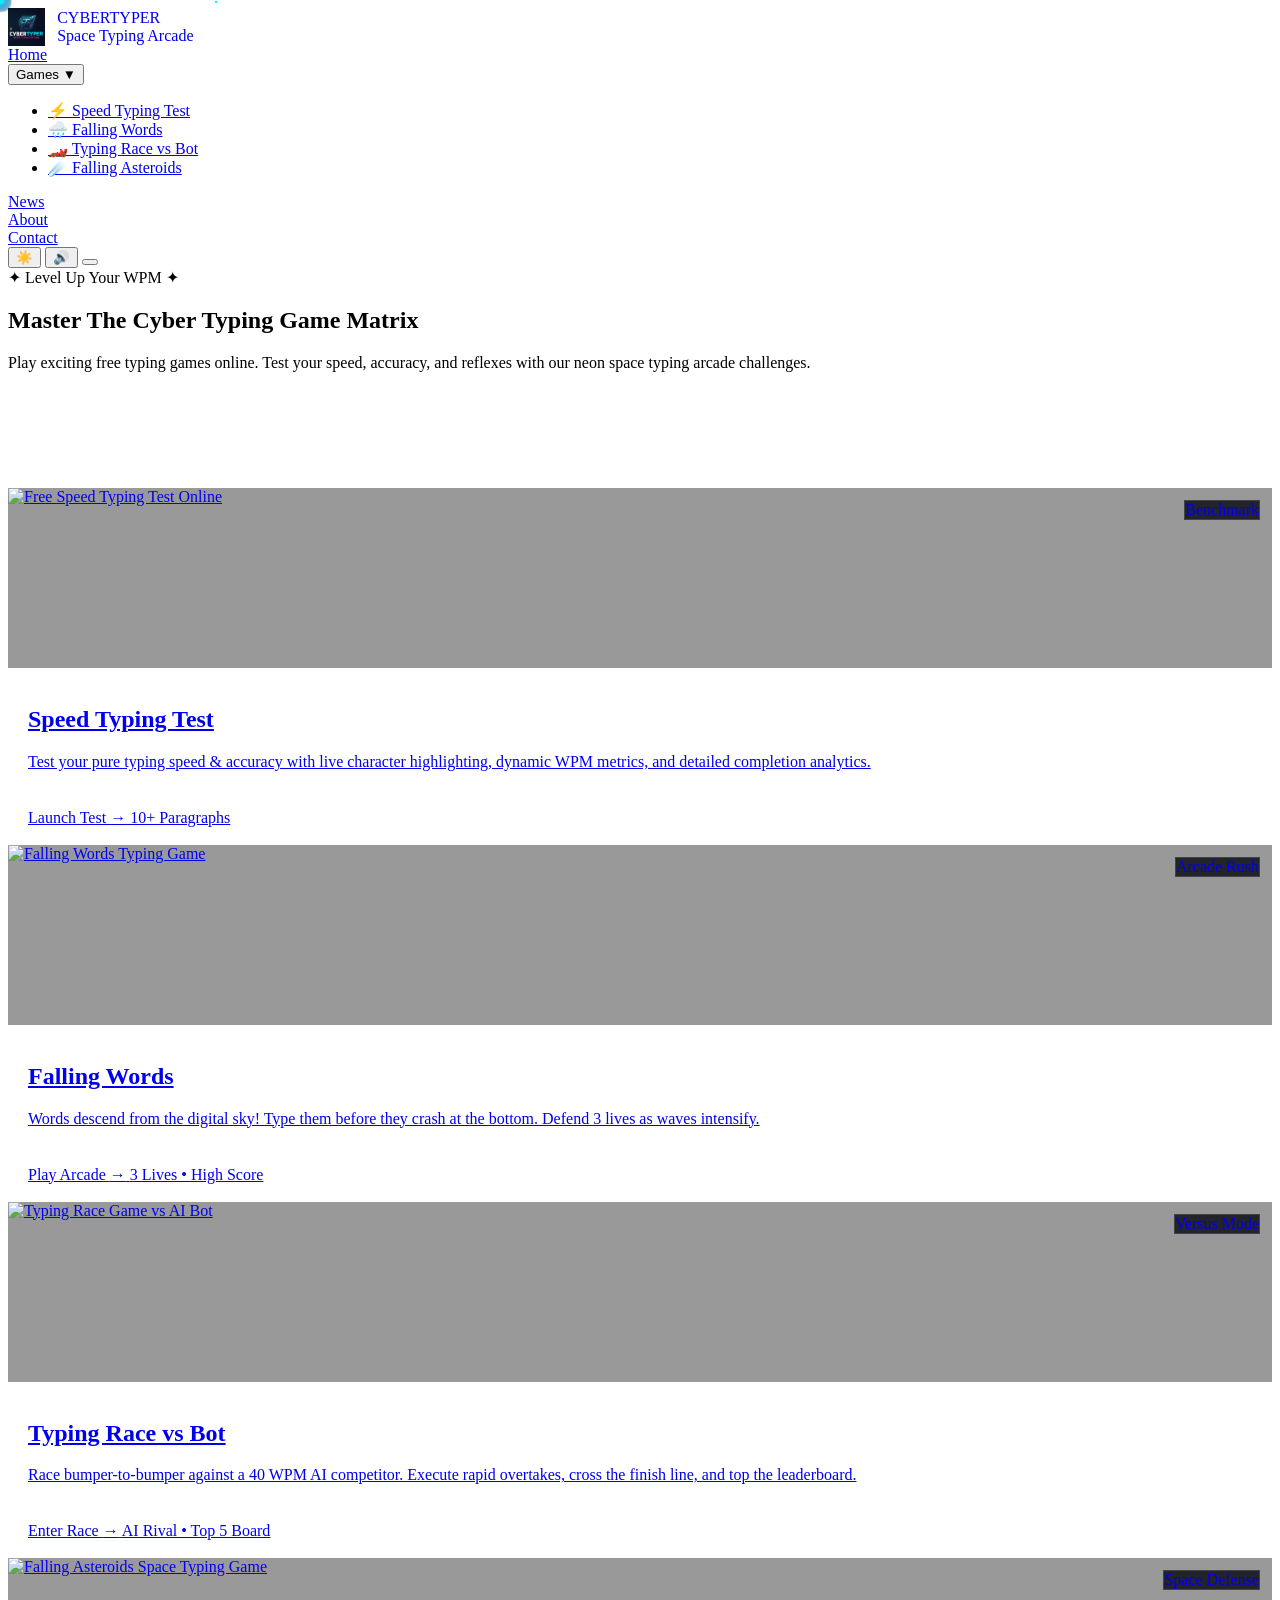
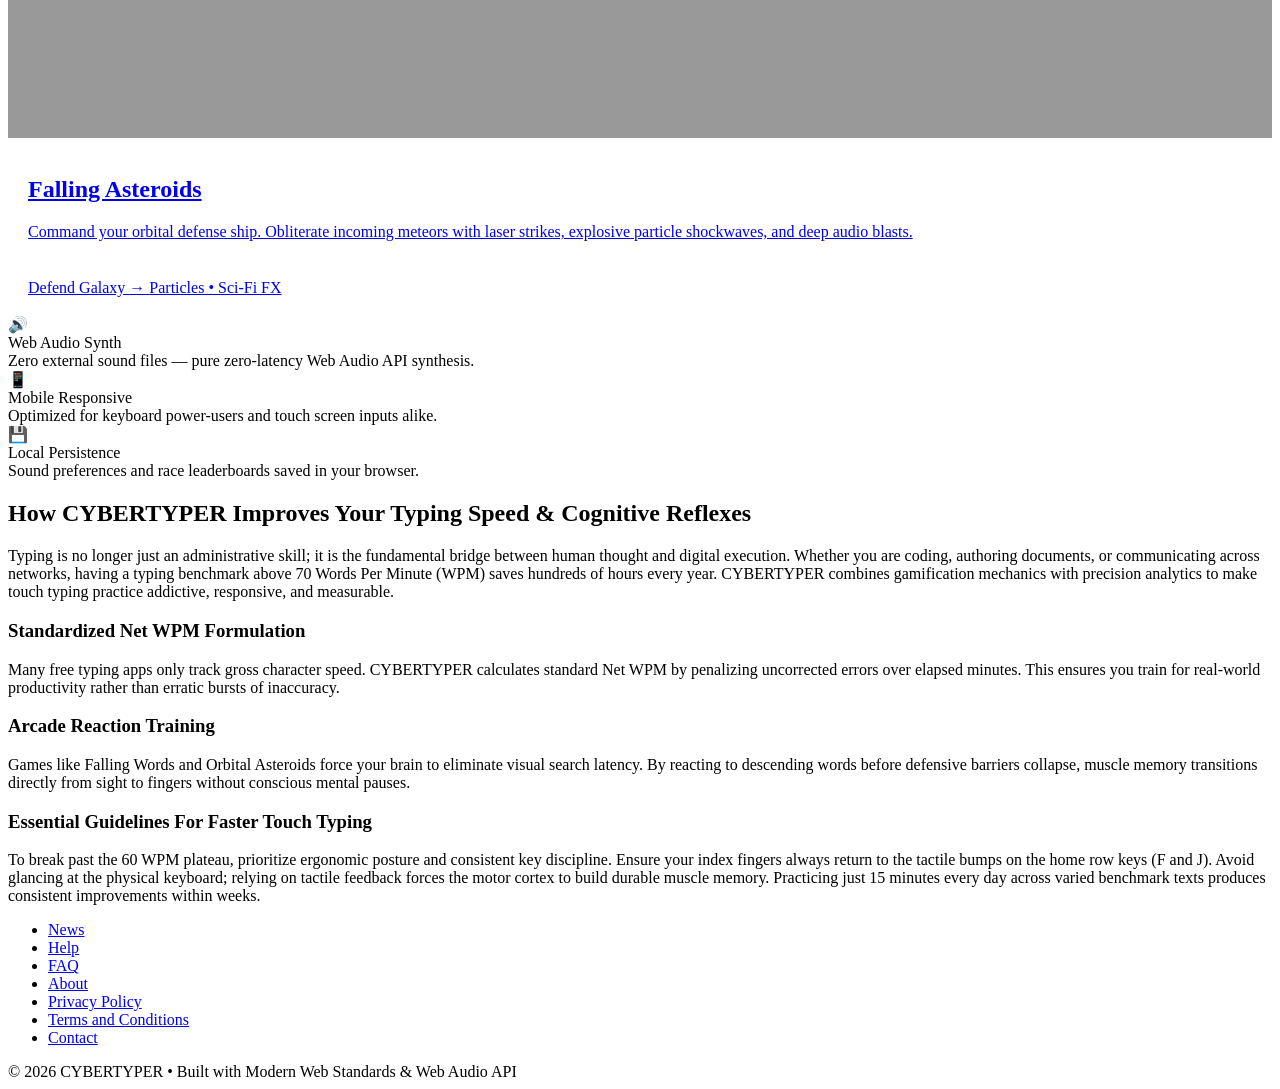
==== index.html @ e997d759 "Update logo and theme toggle functionality" ====
<!DOCTYPE html>
<html lang="en">
<head>
  <!-- Basic SEO -->
  <meta charset="UTF-8">
  <meta name="viewport" content="width=device-width, initial-scale=1.0">
  <title>CYBERTYPER // Free Typing Game Online & Speed Test Matrix</title>
  <meta name="description" content="Play exciting free typing games online with CYBERTYPER. Improve your WPM, accuracy, and typing speed with sci-fi neon arcade typing tests and challenges.">
  <meta name="keywords" content="typing game, typing speed test, space typing arcade, cybertyper, wpm benchmark, touch typing practice, falling words game, typing race bot, free online typing test">
  <meta name="author" content="CYBERTYPER">
  <meta name="robots" content="index, follow, max-image-preview:large">

  <!-- Canonical Link -->
  <link rel="canonical" href="https://typigamx.in/">

  <!-- Favicon -->
  <link rel="icon" type="image/svg+xml" href="data:image/svg+xml,<svg xmlns='http://www.w3.org/2000/svg' viewBox='0 0 100 100'><text y='.9em' font-size='90'>⚡</text></svg>">
  <meta name="theme-color" content="#0d0f18">

  <!-- Font Preconnect to prevent text layout jumping -->
  <link rel="preconnect" href="https://fonts.googleapis.com">
  <link rel="preconnect" href="https://fonts.gstatic.com" crossorigin>

  <!-- Open Graph / Facebook / WhatsApp -->
  <meta property="og:type" content="website">
  <meta property="og:url" content="https://typigamx.in/">
  <meta property="og:title" content="CYBERTYPER // Free Typing Game Online & Speed Test">
  <meta property="og:description" content="Level up your typing speed (WPM) with exciting neon sci-fi typing arcade games and real-time accuracy benchmarks.">
  <meta property="og:image" content="https://typigamx.in/image/og-preview.png">
  <meta property="og:site_name" content="CYBERTYPER">
  <meta property="og:locale" content="en_US">

  <!-- Twitter Cards -->
  <meta name="twitter:card" content="summary_large_image">
  <meta name="twitter:url" content="https://typigamx.in/">
  <meta name="twitter:title" content="CYBERTYPER // Free Typing Game Online & Speed Test">
  <meta name="twitter:description" content="Level up your typing speed (WPM) with exciting neon sci-fi typing arcade games and real-time accuracy benchmarks.">
  <meta name="twitter:image" content="https://typigamx.in/image/og-preview.png">

  <!-- Google Search Console Verification -->
  <meta name="google-site-verification" content="u2HCf_6VKyPAVWw0sn1yf_jrNx-6g6iIWCGSwuhIPbA" />

  <!-- Structured Data -->
  <script type="application/ld+json">
  {
    "@context": "https://schema.org",
    "@type": "WebApplication",
    "name": "CYBERTYPER - Free Online Typing Game",
    "url": "https://typigamx.in/",
    "description": "Play high-octane neon cyber typing arcade games and speed tests. Push your typing speed (WPM), accuracy, and reflexes to lightspeed.",
    "applicationCategory": "GameApplication",
    "genre": "Typing Game",
    "browserRequirements": "Requires JavaScript. Requires HTML5.",
    "operatingSystem": "All"
  }
  </script>

  <!-- Consolidated Stylesheet -->
  <link rel="stylesheet" href="./css/style.css">

  <!-- Inline critical layout stability & Card Image Styles -->
  <style>
    .site-header { min-height: 70px; }
    .hero { min-height: 220px; }
    
    /* Logo Styling */
    .brand-wrapper {
      display: flex;
      align-items: center;
      gap: 12px;
      text-decoration: none;
    }
    .site-logo {
      height: 38px;
      width: auto;
      object-fit: contain;
      display: block;
    }

    /* Card Image Integration */
    .game-card {
      padding: 0 !important;
      overflow: hidden !important;
      display: flex !important;
      flex-direction: column !important;
    }
    .card-thumb-wrap {
      position: relative;
      width: 100%;
      height: 180px;
      overflow: hidden;
      background: rgba(0, 0, 0, 0.4);
    }
    .card-thumb-img {
      width: 100%;
      height: 100%;
      object-fit: cover;
      object-position: center;
      display: block;
      transition: transform 0.4s ease, filter 0.4s ease;
    }
    .game-card:hover .card-thumb-img {
      transform: scale(1.06);
      filter: brightness(1.1);
    }
    .overlay-tag {
      position: absolute;
      top: 12px;
      right: 12px;
      backdrop-filter: blur(8px);
      -webkit-backdrop-filter: blur(8px);
      background: rgba(13, 15, 24, 0.85);
      border: 1px solid rgba(255, 255, 255, 0.15);
      z-index: 2;
    }
    .card-body {
      padding: 18px 20px 10px 20px;
      flex-grow: 1;
    }
    .game-card .card-footer {
      padding: 12px 20px 18px 20px;
    }
  </style>
</head>
<body>
  <!-- Canvas Starfield -->
  <canvas id="starsCanvas" style="position: fixed; inset: 0; width: 100vw; height: 100vh; pointer-events: none; z-index: 1; display: block;"></canvas>

  <div class="container" style="position: relative; z-index: 2;">
    <!-- Header -->
    <header class="site-header">
      <a href="index.html" class="brand-wrapper">
        <img src="image/logo.png" alt="CYBERTYPER Logo" class="site-logo">
        <div>
          <div class="brand-title">CYBERTYPER</div>
          <div class="brand-subtitle">Space Typing Arcade</div>
        </div>
      </a>

      <!-- Navigation Menu -->
      <nav id="cyberMainNav" class="cyber-nav" aria-label="Main Navigation">
        <div class="cyber-nav-item">
          <a href="index.html" class="cyber-nav-link active" aria-current="page">Home</a>
        </div>
        <div class="cyber-nav-item cyber-dropdown" id="cyberGamesDropdown">
          <button class="cyber-nav-link" id="cyberGamesTrigger" aria-expanded="false" aria-haspopup="true">
            Games <span class="dropdown-arrow">▼</span>
          </button>
          <ul class="cyber-dropdown-menu" aria-label="Games Submenu">
            <li class="cyber-dropdown-item"><a href="games/speed-test.html" class="cyber-dropdown-link">⚡ Speed Typing Test</a></li>
            <li class="cyber-dropdown-item"><a href="games/falling-words.html" class="cyber-dropdown-link">🌧️ Falling Words</a></li>
            <li class="cyber-dropdown-item"><a href="games/typing-race.html" class="cyber-dropdown-link">🏎️ Typing Race vs Bot</a></li>
            <li class="cyber-dropdown-item"><a href="games/asteroid-game.html" class="cyber-dropdown-link">☄️ Falling Asteroids</a></li>
          </ul>
        </div>
        <div class="cyber-nav-item">
          <a href="pages/content.html" class="cyber-nav-link">News</a>
        </div>
        <div class="cyber-nav-item">
          <a href="pages/about.html" class="cyber-nav-link">About</a>
        </div>
        <div class="cyber-nav-item">
          <a href="pages/contact.html" class="cyber-nav-link">Contact</a>
        </div>
      </nav>

      <!-- Actions: Theme Toggle + Sound + Hamburger -->
      <div class="header-actions">
        <button id="themeToggleBtn" class="sound-toggle-btn" aria-label="Toggle Theme" title="Toggle Light/Dark Mode">
          <span id="themeIcon">☀️</span>
        </button>
        <button id="soundToggle" class="sound-toggle-btn" aria-label="Toggle Sound" title="Sound Mute/Unmute">
          <span id="soundIcon">🔊</span>
        </button>
        <button id="cyberNavToggle" class="cyber-hamburger" aria-label="Toggle Menu" aria-expanded="false" aria-controls="cyberMainNav">
          <span></span>
          <span></span>
          <span></span>
        </button>
      </div>
    </header>

    <!-- Hero Section -->
    <section class="hero">
      <div class="hero-badge">✦ Level Up Your WPM ✦</div>
      <h1 class="hero-title">
        Master The <span class="glow-cyan">Cyber Typing Game</span> <span class="glow-pink">Matrix</span>
      </h1>
      <p class="hero-desc">
        Play exciting free typing games online. Test your speed, accuracy, and reflexes with our neon space typing arcade challenges.
      </p>
    </section>

    <!-- 4 Game Cards Grid With Thumbnails -->
    <main class="games-grid">
      <!-- Card 1: Speed Typing Test -->
      <a href="games/speed-test.html" class="game-card theme-cyan">
        <div class="card-thumb-wrap">
          <img src="./image/speed%20typing%20test.jpg" alt="Free Speed Typing Test Online" class="card-thumb-img" loading="lazy">
          <span class="card-tag overlay-tag">Benchmark</span>
        </div>
        <div class="card-body">
          <h2 class="card-title">Speed Typing Test</h2>
          <p class="card-desc">
            Test your pure typing speed & accuracy with live character highlighting, dynamic WPM metrics, and detailed completion analytics.
          </p>
        </div>
        <div class="card-footer">
          <span class="card-action-text">Launch Test <span>→</span></span>
          <span class="card-meta">10+ Paragraphs</span>
        </div>
      </a>

      <!-- Card 2: Falling Words -->
      <a href="games/falling-words.html" class="game-card theme-magenta">
        <div class="card-thumb-wrap">
          <img src="./image/falling%20word.jpg" alt="Falling Words Typing Game" class="card-thumb-img" loading="lazy">
          <span class="card-tag overlay-tag">Arcade Rush</span>
        </div>
        <div class="card-body">
          <h2 class="card-title">Falling Words</h2>
          <p class="card-desc">
            Words descend from the digital sky! Type them before they crash at the bottom. Defend 3 lives as waves intensify.
          </p>
        </div>
        <div class="card-footer">
          <span class="card-action-text">Play Arcade <span>→</span></span>
          <span class="card-meta">3 Lives • High Score</span>
        </div>
      </a>

      <!-- Card 3: Typing Race vs Bot -->
      <a href="games/typing-race.html" class="game-card theme-emerald">
        <div class="card-thumb-wrap">
          <img src="./image/typing%20race%20vs%20bot.jpg" alt="Typing Race Game vs AI Bot" class="card-thumb-img" loading="lazy">
          <span class="card-tag overlay-tag">Versus Mode</span>
        </div>
        <div class="card-body">
          <h2 class="card-title">Typing Race vs Bot</h2>
          <p class="card-desc">
            Race bumper-to-bumper against a 40 WPM AI competitor. Execute rapid overtakes, cross the finish line, and top the leaderboard.
          </p>
        </div>
        <div class="card-footer">
          <span class="card-action-text">Enter Race <span>→</span></span>
          <span class="card-meta">AI Rival • Top 5 Board</span>
        </div>
      </a>

      <!-- Card 4: Falling Asteroids -->
      <a href="games/asteroid-game.html" class="game-card theme-gold">
        <div class="card-thumb-wrap">
          <img src="./image/asteroid%20game.jpg" alt="Falling Asteroids Space Typing Game" class="card-thumb-img" loading="lazy">
          <span class="card-tag overlay-tag">Space Defense</span>
        </div>
        <div class="card-body">
          <h2 class="card-title">Falling Asteroids</h2>
          <p class="card-desc">
            Command your orbital defense ship. Obliterate incoming meteors with laser strikes, explosive particle shockwaves, and deep audio blasts.
          </p>
        </div>
        <div class="card-footer">
          <span class="card-action-text">Defend Galaxy <span>→</span></span>
          <span class="card-meta">Particles • Sci-Fi FX</span>
        </div>
      </a>
    </main>

    <!-- Features Strip -->
    <div class="features-strip">
      <div class="feature-box">
        <div class="feature-icon">🔊</div>
        <div>
          <div class="feature-heading">Web Audio Synth</div>
          <div class="feature-sub">Zero external sound files — pure zero-latency Web Audio API synthesis.</div>
        </div>
      </div>
      <div class="feature-box">
        <div class="feature-icon">📱</div>
        <div>
          <div class="feature-heading">Mobile Responsive</div>
          <div class="feature-sub">Optimized for keyboard power-users and touch screen inputs alike.</div>
        </div>
      </div>
      <div class="feature-box">
        <div class="feature-icon">💾</div>
        <div>
          <div class="feature-heading">Local Persistence</div>
          <div class="feature-sub">Sound preferences and race leaderboards saved in your browser.</div>
        </div>
      </div>
    </div>

    <!-- Editorial & Educational Section -->
    <article class="content-article-section">
      <h2>How CYBERTYPER Improves Your Typing Speed & Cognitive Reflexes</h2>
      <p>
        Typing is no longer just an administrative skill; it is the fundamental bridge between human thought and digital execution. Whether you are coding, authoring documents, or communicating across networks, having a typing benchmark above 70 Words Per Minute (WPM) saves hundreds of hours every year. CYBERTYPER combines gamification mechanics with precision analytics to make touch typing practice addictive, responsive, and measurable.
      </p>

      <div class="content-grid-2">
        <div class="guide-card">
          <h3>Standardized Net WPM Formulation</h3>
          <p>
            Many free typing apps only track gross character speed. CYBERTYPER calculates standard Net WPM by penalizing uncorrected errors over elapsed minutes. This ensures you train for real-world productivity rather than erratic bursts of inaccuracy.
          </p>
        </div>
        <div class="guide-card">
          <h3>Arcade Reaction Training</h3>
          <p>
            Games like Falling Words and Orbital Asteroids force your brain to eliminate visual search latency. By reacting to descending words before defensive barriers collapse, muscle memory transitions directly from sight to fingers without conscious mental pauses.
          </p>
        </div>
      </div>

      <h3>Essential Guidelines For Faster Touch Typing</h3>
      <p>
        To break past the 60 WPM plateau, prioritize ergonomic posture and consistent key discipline. Ensure your index fingers always return to the tactile bumps on the home row keys (F and J). Avoid glancing at the physical keyboard; relying on tactile feedback forces the motor cortex to build durable muscle memory. Practicing just 15 minutes every day across varied benchmark texts produces consistent improvements within weeks.
      </p>
    </article>

    <!-- Footer -->
    <footer class="site-footer">
      <ul class="footer-nav">
        <li><a href="pages/content.html">News</a></li>
        <li><a href="pages/help.html">Help</a></li>
        <li><a href="pages/faq.html">FAQ</a></li>
        <li><a href="pages/about.html">About</a></li>
        <li><a href="pages/privacy.html">Privacy Policy</a></li>
        <li><a href="pages/terms.html">Terms and Conditions</a></li>
        <li><a href="pages/contact.html">Contact</a></li>
      </ul>
      <div class="footer-copy">© 2026 CYBERTYPER • Built with Modern Web Standards & Web Audio API</div>
    </footer>
  </div>

  <!-- External App & Navigation Scripts -->
  <script src="./js/app.js" defer></script>
  <script src="./js/nav.js" defer></script>

  <!-- Google AdSense -->
  <script async src="https://pagead2.googlesyndication.com/pagead/js/adsbygoogle.js?client=ca-pub-8769034899349607" crossorigin="anonymous"></script>

  <!-- Self-Contained High-Visibility Stars Engine -->
  <script>
    (function() {
      const canvas = document.getElementById('starsCanvas');
      if (!canvas) return;
      const ctx = canvas.getContext('2d');
      let stars = [];
      const STAR_COUNT = 160;

      function resize() {
        canvas.width = window.innerWidth;
        canvas.height = window.innerHeight;
      }
      resize();
      window.addEventListener('resize', resize, { passive: true });

      for (let i = 0; i < STAR_COUNT; i++) {
        stars.push({
          x: Math.random() * window.innerWidth,
          y: Math.random() * window.innerHeight,
          r: Math.random() * 2 + 1,
          speed: Math.random() * 0.6 + 0.2,
          color: Math.random() > 0.4 ? '#00f0ff' : '#ff007f'
        });
      }

      function draw() {
        ctx.clearRect(0, 0, canvas.width, canvas.height);
        for (let i = 0; i < stars.length; i++) {
          let s = stars[i];
          s.y += s.speed;
          if (s.y > canvas.height) {
            s.y = 0;
            s.x = Math.random() * canvas.width;
          }
          ctx.beginPath();
          ctx.arc(s.x, s.y, s.r, 0, Math.PI * 2);
          ctx.fillStyle = s.color;
          ctx.shadowBlur = 8;
          ctx.shadowColor = s.color;
          ctx.fill();
        }
        requestAnimationFrame(draw);
      }
      requestAnimationFrame(draw);
    })();
  </script>
  <!-- Direct Standalone Theme & Sound Handler -->
  <script>
    (function() {
      // 1. THEME TOGGLE HANDLER
      const themeBtn = document.getElementById('themeToggleBtn');
      const themeIcon = document.getElementById('themeIcon');
      
      // Load saved theme preference
      const savedTheme = localStorage.getItem('cyber_theme') || 'dark';
      document.documentElement.setAttribute('data-theme', savedTheme);
      if (themeIcon) {
        themeIcon.textContent = savedTheme === 'light' ? '🌙' : '☀️';
      }

      if (themeBtn) {
        themeBtn.addEventListener('click', function(e) {
          e.preventDefault();
          const currentTheme = document.documentElement.setAttribute('data-theme') || 'dark';
          const newTheme = currentTheme === 'light' ? 'dark' : 'light';
          
          document.documentElement.setAttribute('data-theme', newTheme);
          localStorage.setItem('cyber_theme', newTheme);
          if (themeIcon) {
            themeIcon.textContent = newTheme === 'light' ? '🌙' : '☀️';
          }
        });
      }

      // 2. SOUND TOGGLE HANDLER (Web Audio Synth Click Effect)
      const soundBtn = document.getElementById('soundToggle');
      const soundIcon = document.getElementById('soundIcon');
      
      let isMuted = localStorage.getItem('cyber_muted') === 'true';
      function updateSoundUI() {
        if (soundIcon) {
          soundIcon.textContent = isMuted ? '🔇' : '🔊';
        }
        if (soundBtn) {
          soundBtn.classList.toggle('muted', isMuted);
        }
      }
      updateSoundUI();

      // Simple Synth Beep on Click if unmuted
      const AudioContext = window.AudioContext || window.webkitAudioContext;
      let audioCtx = null;

      function playToggleBeep() {
        if (isMuted) return;
        try {
          if (!audioCtx) audioCtx = new AudioContext();
          if (audioCtx.state === 'suspended') audioCtx.resume();

          const osc = audioCtx.createOscillator();
          const gain = audioCtx.createGain();
          osc.type = 'sine';
          osc.frequency.setValueAtTime(587.33, audioCtx.currentTime); // D5
          osc.frequency.exponentialRampToValueAtTime(880, audioCtx.currentTime + 0.08); // A5
          
          gain.gain.setValueAtTime(0.12, audioCtx.currentTime);
          gain.gain.exponentialRampToValueAtTime(0.01, audioCtx.currentTime + 0.08);
          
          osc.connect(gain);
          gain.connect(audioCtx.destination);
          
          osc.start();
          osc.stop(audioCtx.currentTime + 0.08);
        } catch(err) {}
      }

      if (soundBtn) {
        soundBtn.addEventListener('click', function(e) {
          e.preventDefault();
          isMuted = !isMuted;
          localStorage.setItem('cyber_muted', isMuted);
          updateSoundUI();
          if (!isMuted) {
            playToggleBeep();
          }
        });
      }
    })();
  </script>
</body>
</html>
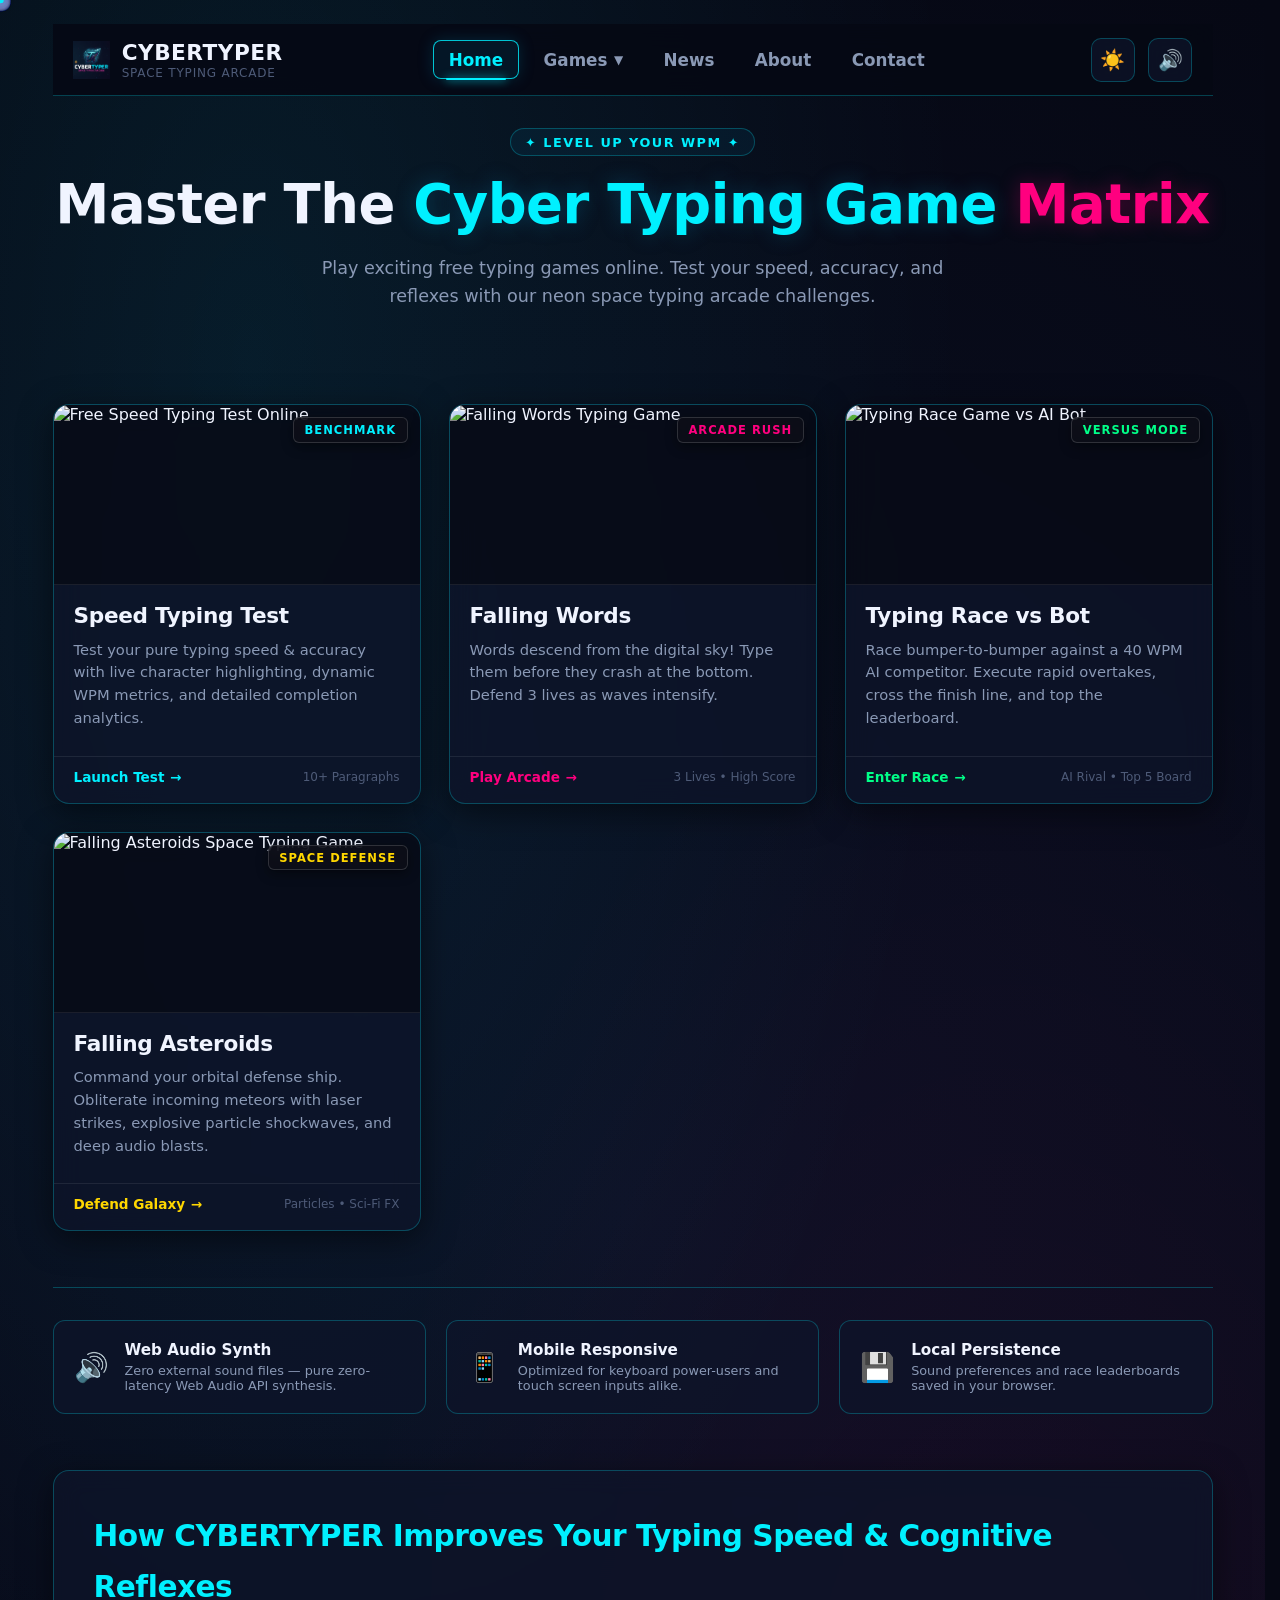
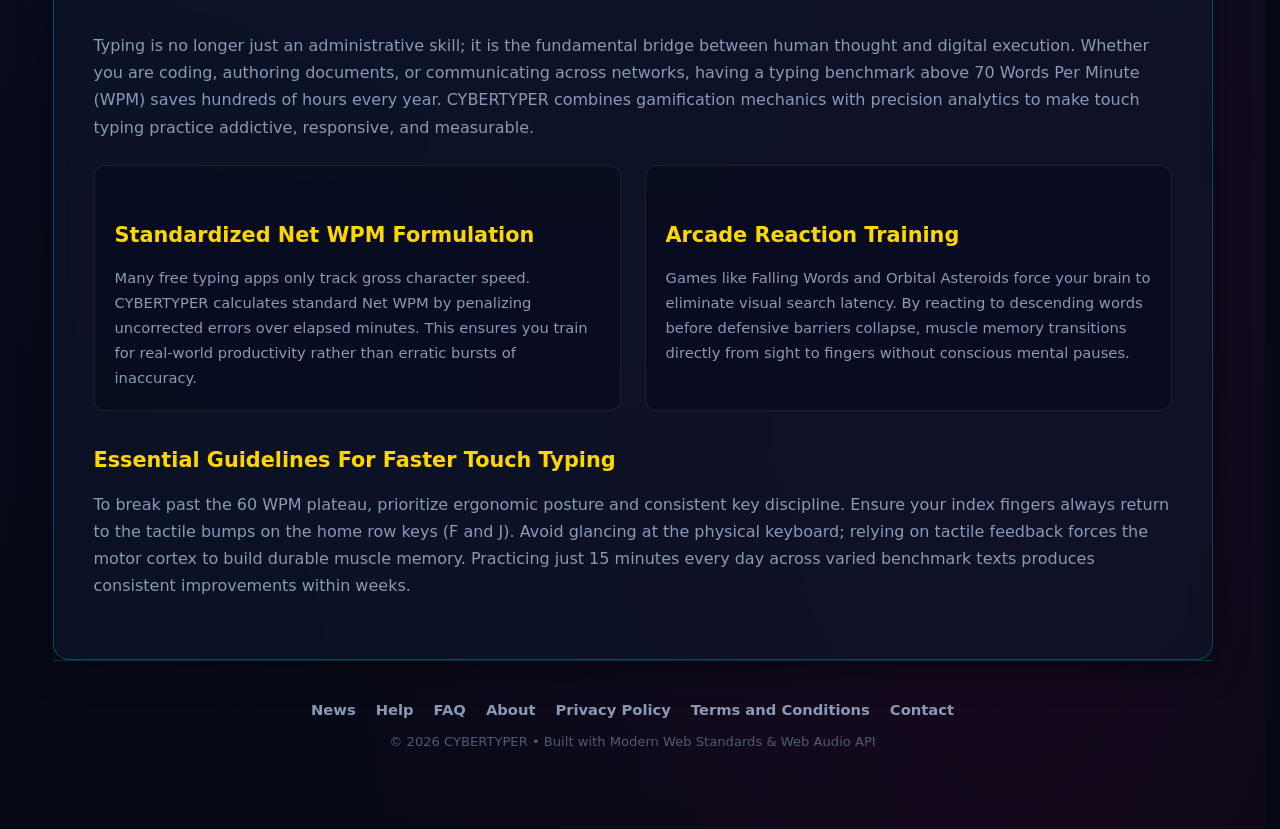
==== commit b8371644: "Update index.html" ====
--- a/index.html
+++ b/index.html
@@ -339,7 +339,8 @@
   <script src="./js/nav.js" defer></script>
 
   <!-- Google AdSense -->
-  <script async src="https://pagead2.googlesyndication.com/pagead/js/adsbygoogle.js?client=ca-pub-8769034899349607" crossorigin="anonymous"></script>
+<script async src="https://pagead2.googlesyndication.com/pagead/js/adsbygoogle.js?client=ca-pub-9574453461058170"
+     crossorigin="anonymous"></script>
 
   <!-- Self-Contained High-Visibility Stars Engine -->
   <script>
--- a/css/style.css
+++ b/css/style.css
@@ -0,0 +1,1025 @@
+/* ==========================================================================
+   NEON SPACE TYPING HUB - GLOBAL STYLES (LIGHT & DARK THEME ENABLED)
+   ========================================================================== */
+
+/* --------------------------------------------------------------------------
+   DESIGN TOKENS & SYSTEM VARIABLES
+   -------------------------------------------------------------------------- */
+:root {
+  /* Surface & Base Colors (Dark Mode Default) */
+  --bg-deep: #060814;
+  --bg-card: rgba(14, 20, 42, 0.75);
+  --bg-card-hover: rgba(22, 32, 68, 0.85);
+  --bg-guide: rgba(8, 12, 30, 0.7);
+  --header-bg: rgba(6, 8, 20, 0.88);
+  --dropdown-bg: rgba(10, 15, 35, 0.96);
+  --icon-bg: rgba(0, 0, 0, 0.35);
+
+  /* Neon Glow Accents */
+  --cyan-glow: #00f0ff;
+  --cyan-dim: #0099aa;
+  --magenta-glow: #ff007f;
+  --magenta-dim: #aa0055;
+  --emerald-glow: #00ff88;
+  --gold-glow: #ffd700;
+  --danger-glow: #ff3366;
+
+  /* Borders & Dividers */
+  --border-neon: rgba(0, 240, 255, 0.25);
+  --border-neon-hover: rgba(0, 240, 255, 0.8);
+  --border-subtle: rgba(255, 255, 255, 0.08);
+
+  /* Typography Colors */
+  --text-main: #f0f4ff;
+  --text-muted: #8a99b5;
+  --text-dim: #4e5b78;
+  --char-pending: #4f5f80;
+
+  /* Fonts */
+  --font-main: system-ui, -apple-system, BlinkMacSystemFont, 'Segoe UI', Roboto, sans-serif;
+  --font-mono: 'Cascadia Code', 'Fira Code', Consolas, 'Courier New', monospace;
+
+  /* Shadows */
+  --shadow-neon-cyan: 0 0 20px rgba(0, 240, 255, 0.35), 0 0 40px rgba(0, 240, 255, 0.15);
+  --shadow-neon-magenta: 0 0 20px rgba(255, 0, 127, 0.35), 0 0 40px rgba(255, 0, 127, 0.15);
+  --shadow-box: 0 8px 32px rgba(0, 0, 0, 0.5);
+
+  /* Transitions */
+  --transition-smooth: all 0.25s cubic-bezier(0.16, 1, 0.3, 1);
+  --transition-colors: background-color 0.3s ease, border-color 0.3s ease, color 0.3s ease;
+}
+
+[data-theme="light"] {
+  --bg-deep: #f2f5fb;
+  --bg-card: rgba(255, 255, 255, 0.88);
+  --bg-card-hover: rgba(255, 255, 255, 0.98);
+  --bg-guide: rgba(240, 245, 255, 0.7);
+  --header-bg: rgba(245, 248, 255, 0.92);
+  --dropdown-bg: rgba(255, 255, 255, 0.98);
+  --icon-bg: rgba(0, 119, 170, 0.08);
+
+  --cyan-glow: #0077aa;
+  --cyan-dim: #005577;
+  --magenta-glow: #d6006c;
+  --magenta-dim: #99004d;
+  --emerald-glow: #009955;
+  --gold-glow: #c48000;
+  --danger-glow: #e61f4d;
+
+  --border-neon: rgba(0, 150, 215, 0.35);
+  --border-neon-hover: rgba(0, 150, 215, 0.9);
+  --border-subtle: rgba(0, 0, 0, 0.08);
+
+  --text-main: #141b2d;
+  --text-muted: #53647f;
+  --text-dim: #8493a8;
+  --char-pending: #94a3b8;
+
+  --shadow-neon-cyan: 0 0 15px rgba(0, 119, 170, 0.25);
+  --shadow-neon-magenta: 0 0 15px rgba(214, 0, 108, 0.25);
+  --shadow-box: 0 8px 30px rgba(20, 35, 60, 0.08);
+}
+
+/* --------------------------------------------------------------------------
+   RESET & FOUNDATIONS
+   -------------------------------------------------------------------------- */
+*, *::before, *::after {
+  box-sizing: border-box;
+  margin: 0;
+  padding: 0;
+  -webkit-tap-highlight-color: transparent;
+}
+
+html {
+  scrollbar-gutter: stable;
+}
+
+body {
+  background-color: var(--bg-deep);
+  background-image: 
+    radial-gradient(ellipse at 20% 15%, rgba(0, 240, 255, 0.08) 0%, transparent 50%),
+    radial-gradient(ellipse at 80% 85%, rgba(255, 0, 127, 0.07) 0%, transparent 50%),
+    radial-gradient(circle at 50% 50%, rgba(16, 24, 52, 0.5) 0%, var(--bg-deep) 100%);
+  color: var(--text-main);
+  font-family: var(--font-main);
+  min-height: 100vh;
+  display: flex;
+  flex-direction: column;
+  overflow-x: hidden;
+  position: relative;
+  transition: var(--transition-colors);
+}
+
+[data-theme="light"] body {
+  background-image: 
+    radial-gradient(ellipse at 20% 15%, rgba(0, 119, 170, 0.08) 0%, transparent 50%),
+    radial-gradient(ellipse at 80% 85%, rgba(214, 0, 108, 0.06) 0%, transparent 50%),
+    radial-gradient(circle at 50% 50%, #e7edf8 0%, var(--bg-deep) 100%);
+}
+
+.stars-bg {
+  position: fixed;
+  inset: 0;
+  width: 100%;
+  height: 100%;
+  pointer-events: none;
+  z-index: 0;
+  opacity: 0.6;
+}
+
+[data-theme="light"] .stars-bg {
+  opacity: 0.25;
+}
+
+.container {
+  width: 100%;
+  max-width: 1200px;
+  margin: 0 auto;
+  padding: 1.5rem 1.25rem 3rem;
+  position: relative;
+  z-index: 1;
+}
+
+/* Arena & Game Canvas Wrapper */
+body:has(.canvas-wrap) .container,
+.game-container {
+  max-width: 780px;
+  padding: 1rem 1rem 2.5rem;
+}
+
+.canvas-wrap {
+  width: 100%;
+  max-width: 780px;
+  height: 680px;
+  margin: 0 auto;
+}
+
+/* --------------------------------------------------------------------------
+   SITE HEADER & NAVIGATION
+   -------------------------------------------------------------------------- */
+.site-header {
+  position: sticky;
+  top: 0;
+  z-index: 1000;
+  display: flex;
+  align-items: center;
+  justify-content: space-between;
+  min-height: 72px;
+  padding: 0.85rem 1.25rem;
+  background: var(--header-bg);
+  backdrop-filter: blur(14px);
+  -webkit-backdrop-filter: blur(14px);
+  border-bottom: 1px solid var(--border-neon);
+  margin-bottom: 2rem;
+}
+
+.brand-wrapper {
+  display: flex;
+  align-items: center;
+  gap: 12px;
+  text-decoration: none;
+  flex-shrink: 0;
+  min-width: 180px;
+}
+
+.site-logo {
+  height: 38px;
+  width: auto;
+  object-fit: contain;
+  display: block;
+}
+
+.brand-icon {
+  width: 38px;
+  height: 38px;
+  display: inline-flex;
+  align-items: center;
+  justify-content: center;
+  font-size: 1.5rem;
+  flex-shrink: 0;
+}
+
+.brand-title {
+  font-size: 1.35rem;
+  font-weight: 800;
+  color: var(--text-main);
+  letter-spacing: 0.5px;
+  line-height: 1.2;
+}
+
+.brand-subtitle {
+  font-size: 0.75rem;
+  color: var(--text-dim);
+  letter-spacing: 0.8px;
+  text-transform: uppercase;
+}
+
+.cyber-nav {
+  display: flex;
+  align-items: center;
+  gap: 0.5rem;
+  list-style: none;
+}
+
+.cyber-nav-item {
+  position: relative;
+}
+
+.cyber-nav-link {
+  display: inline-flex;
+  align-items: center;
+  gap: 0.4rem;
+  color: var(--text-muted);
+  text-decoration: none;
+  font-size: 1.05rem;
+  font-weight: 600;
+  padding: 0.55rem 0.95rem;
+  border-radius: 8px;
+  transition: var(--transition-smooth);
+  border: 1px solid transparent;
+  cursor: pointer;
+  background: transparent;
+  font-family: inherit;
+}
+
+.cyber-nav-link:hover,
+.cyber-nav-link:focus-visible {
+  color: var(--cyan-glow);
+  background: rgba(0, 119, 170, 0.08);
+  border-color: var(--border-neon);
+  box-shadow: 0 0 12px rgba(0, 119, 170, 0.2);
+  outline: none;
+}
+
+.cyber-nav-link.active {
+  color: var(--cyan-glow);
+  border-color: var(--border-neon-hover);
+  background: rgba(0, 119, 170, 0.12);
+  box-shadow: 0 0 15px rgba(0, 119, 170, 0.25);
+  position: relative;
+}
+
+.cyber-nav-link.active::after {
+  content: '';
+  position: absolute;
+  bottom: -2px;
+  inset-inline: 15%;
+  height: 2px;
+  background: var(--cyan-glow);
+  box-shadow: 0 0 8px var(--cyan-glow);
+  border-radius: 2px;
+}
+
+/* Dropdown */
+.cyber-dropdown {
+  position: relative;
+}
+
+.cyber-dropdown-menu {
+  position: absolute;
+  top: calc(100% + 8px);
+  left: 0;
+  min-width: 240px;
+  background: var(--dropdown-bg);
+  backdrop-filter: blur(16px);
+  -webkit-backdrop-filter: blur(16px);
+  border: 1px solid var(--border-neon);
+  border-radius: 12px;
+  padding: 0.6rem;
+  list-style: none;
+  opacity: 0;
+  visibility: hidden;
+  transform: translateY(8px);
+  transition: var(--transition-smooth);
+  box-shadow: var(--shadow-box);
+  z-index: 1050;
+}
+
+@media (min-width: 901px) {
+  .cyber-dropdown:hover .cyber-dropdown-menu,
+  .cyber-dropdown:focus-within .cyber-dropdown-menu,
+  .cyber-dropdown.dropdown-open .cyber-dropdown-menu {
+    opacity: 1;
+    visibility: visible;
+    transform: translateY(0);
+  }
+}
+
+.cyber-dropdown-item {
+  margin: 0.15rem 0;
+}
+
+.cyber-dropdown-link {
+  display: flex;
+  align-items: center;
+  gap: 0.75rem;
+  padding: 0.65rem 0.95rem;
+  color: var(--text-main);
+  text-decoration: none;
+  font-size: 0.95rem;
+  font-weight: 600;
+  border-radius: 8px;
+  transition: var(--transition-smooth);
+}
+
+.cyber-dropdown-link:hover,
+.cyber-dropdown-link:focus-visible {
+  background: rgba(0, 119, 170, 0.12);
+  color: var(--cyan-glow);
+  transform: translateX(4px);
+  outline: none;
+}
+
+.dropdown-arrow {
+  font-size: 0.75rem;
+  transition: transform 0.2s ease;
+}
+
+.cyber-dropdown.dropdown-open .dropdown-arrow {
+  transform: rotate(180deg);
+}
+
+/* Hamburger & Actions */
+.cyber-hamburger {
+  display: none;
+  flex-direction: column;
+  justify-content: center;
+  align-items: center;
+  gap: 5px;
+  width: 44px;
+  height: 44px;
+  background: var(--bg-card);
+  border: 1px solid var(--border-neon);
+  border-radius: 10px;
+  cursor: pointer;
+  padding: 8px;
+  transition: var(--transition-smooth);
+  color: var(--cyan-glow);
+}
+
+.cyber-hamburger span {
+  display: block;
+  width: 22px;
+  height: 2px;
+  background-color: var(--cyan-glow);
+  box-shadow: 0 0 6px var(--cyan-glow);
+  transition: var(--transition-smooth);
+  border-radius: 2px;
+}
+
+.cyber-hamburger.active span:nth-child(1) {
+  transform: translateY(7px) rotate(45deg);
+}
+.cyber-hamburger.active span:nth-child(2) {
+  opacity: 0;
+}
+.cyber-hamburger.active span:nth-child(3) {
+  transform: translateY(-7px) rotate(-45deg);
+}
+
+.header-actions {
+  display: flex;
+  align-items: center;
+  gap: 0.85rem;
+  flex-shrink: 0;
+}
+
+.sound-toggle-btn,
+.theme-toggle-btn {
+  width: 44px;
+  height: 44px;
+  border-radius: 10px;
+  background: var(--bg-card);
+  border: 1px solid var(--border-neon);
+  color: var(--text-main);
+  font-size: 1.25rem;
+  cursor: pointer;
+  display: inline-flex;
+  align-items: center;
+  justify-content: center;
+  transition: var(--transition-smooth);
+  backdrop-filter: blur(10px);
+}
+
+.sound-toggle-btn:hover,
+.theme-toggle-btn:hover {
+  border-color: var(--cyan-glow);
+  box-shadow: 0 0 15px rgba(0, 119, 170, 0.35);
+  transform: scale(1.05);
+}
+
+.sound-toggle-btn.muted {
+  border-color: rgba(255, 51, 102, 0.4);
+  color: var(--danger-glow);
+}
+
+/* --------------------------------------------------------------------------
+   HERO SECTION
+   -------------------------------------------------------------------------- */
+.hero {
+  text-align: center;
+  margin-bottom: 3.5rem;
+  min-height: 210px;
+  contain: layout;
+}
+
+.hero-badge {
+  display: inline-block;
+  padding: 0.35rem 0.9rem;
+  border-radius: 30px;
+  background: rgba(0, 119, 170, 0.1);
+  border: 1px solid var(--border-neon);
+  color: var(--cyan-glow);
+  font-size: 0.8rem;
+  font-weight: 700;
+  letter-spacing: 1.5px;
+  text-transform: uppercase;
+  margin-bottom: 1rem;
+}
+
+.hero-title {
+  font-size: clamp(2rem, 5vw, 3.4rem);
+  font-weight: 900;
+  line-height: 1.2;
+  margin-bottom: 1rem;
+  letter-spacing: -0.5px;
+  color: var(--text-main);
+}
+
+.hero-title .glow-cyan {
+  color: var(--cyan-glow);
+  text-shadow: 0 0 20px rgba(0, 119, 170, 0.35);
+}
+
+.hero-title .glow-pink {
+  color: var(--magenta-glow);
+  text-shadow: 0 0 20px rgba(214, 0, 108, 0.35);
+}
+
+.hero-desc {
+  max-width: 640px;
+  margin: 0 auto;
+  font-size: 1.1rem;
+  color: var(--text-muted);
+  line-height: 1.6;
+}
+
+/* --------------------------------------------------------------------------
+   GAMES GRID & CARDS (IMAGE BANNER READY)
+   -------------------------------------------------------------------------- */
+.games-grid {
+  display: grid;
+  grid-template-columns: repeat(auto-fit, minmax(270px, 1fr));
+  gap: 1.75rem;
+  margin-bottom: 3.5rem;
+  contain: layout;
+}
+
+.game-card {
+  position: relative;
+  background: var(--bg-card);
+  border: 1px solid var(--border-neon);
+  border-radius: 16px;
+  padding: 0;
+  display: flex;
+  flex-direction: column;
+  justify-content: space-between;
+  text-decoration: none;
+  color: inherit;
+  backdrop-filter: blur(14px);
+  -webkit-backdrop-filter: blur(14px);
+  box-shadow: var(--shadow-box);
+  min-height: 380px;
+  transition: transform 0.28s cubic-bezier(0.2, 0.8, 0.2, 1),
+              border-color 0.28s ease,
+              box-shadow 0.28s ease;
+  overflow: hidden;
+}
+
+.game-card::before {
+  content: '';
+  position: absolute;
+  top: 0;
+  inset-inline: 0;
+  height: 3px;
+  background: linear-gradient(90deg, transparent, var(--card-accent, var(--cyan-glow)), transparent);
+  opacity: 0;
+  transition: opacity 0.3s ease;
+  z-index: 3;
+}
+
+.game-card:hover,
+.game-card:focus-visible {
+  transform: translateY(-8px) scale(1.02);
+  border-color: var(--card-accent, var(--border-neon-hover));
+  box-shadow: var(--shadow-box), 0 0 20px var(--card-glow, rgba(0, 119, 170, 0.25));
+  outline: none;
+}
+
+.game-card:hover::before,
+.game-card:focus-visible::before {
+  opacity: 1;
+}
+
+/* Image Thumbnail Container */
+.card-thumb-wrap {
+  position: relative;
+  width: 100%;
+  height: 180px;
+  overflow: hidden;
+  background: rgba(0, 0, 0, 0.45);
+  border-bottom: 1px solid var(--border-subtle);
+}
+
+.card-thumb-img {
+  width: 100%;
+  height: 100%;
+  object-fit: cover;
+  object-position: center;
+  display: block;
+  transition: transform 0.4s ease, filter 0.4s ease;
+}
+
+.game-card:hover .card-thumb-img {
+  transform: scale(1.08);
+  filter: brightness(1.12);
+}
+
+/* Badge Tag positioned over the image */
+.overlay-tag {
+  position: absolute;
+  top: 12px;
+  right: 12px;
+  backdrop-filter: blur(8px);
+  -webkit-backdrop-filter: blur(8px);
+  background: rgba(6, 8, 20, 0.82);
+  z-index: 2;
+  box-shadow: 0 4px 12px rgba(0, 0, 0, 0.4);
+}
+
+[data-theme="light"] .overlay-tag {
+  background: rgba(255, 255, 255, 0.88);
+}
+
+/* Card Body Section */
+.card-body {
+  padding: 1.25rem 1.4rem 0.75rem 1.4rem;
+  flex-grow: 1;
+  display: flex;
+  flex-direction: column;
+}
+
+.card-tag {
+  font-size: 0.72rem;
+  font-weight: 700;
+  letter-spacing: 1px;
+  text-transform: uppercase;
+  padding: 0.3rem 0.65rem;
+  border-radius: 6px;
+  color: var(--card-accent, var(--cyan-glow));
+  border: 1px solid var(--border-neon);
+}
+
+.card-title {
+  font-size: 1.35rem;
+  font-weight: 800;
+  margin-bottom: 0.65rem;
+  color: var(--text-main);
+  letter-spacing: -0.3px;
+}
+
+.card-desc {
+  font-size: 0.92rem;
+  color: var(--text-muted);
+  line-height: 1.55;
+  margin-bottom: 1rem;
+}
+
+.card-footer {
+  display: flex;
+  align-items: center;
+  justify-content: space-between;
+  padding: 0.9rem 1.4rem 1.3rem 1.4rem;
+  border-top: 1px solid var(--border-subtle);
+}
+
+.card-action-text {
+  font-size: 0.85rem;
+  font-weight: 700;
+  color: var(--card-accent, var(--cyan-glow));
+  display: flex;
+  align-items: center;
+  gap: 0.35rem;
+  transition: gap 0.2s ease;
+}
+
+.game-card:hover .card-action-text {
+  gap: 0.65rem;
+}
+
+.card-meta {
+  font-size: 0.75rem;
+  color: var(--text-dim);
+}
+
+.game-card.theme-cyan    { --card-accent: var(--cyan-glow);    --card-glow: rgba(0, 119, 170, 0.25); }
+.game-card.theme-magenta { --card-accent: var(--magenta-glow); --card-glow: rgba(214, 0, 108, 0.25); }
+.game-card.theme-emerald { --card-accent: var(--emerald-glow); --card-glow: rgba(0, 153, 85, 0.25); }
+.game-card.theme-gold    { --card-accent: var(--gold-glow);    --card-glow: rgba(196, 128, 0, 0.25); }
+
+/* --------------------------------------------------------------------------
+   FEATURES STRIP & EDITORIAL ARTICLE
+   -------------------------------------------------------------------------- */
+.features-strip {
+  display: grid;
+  grid-template-columns: repeat(auto-fit, minmax(240px, 1fr));
+  gap: 1.25rem;
+  margin-top: 2rem;
+  padding-top: 2rem;
+  border-top: 1px solid var(--border-neon);
+}
+
+.feature-box {
+  background: var(--bg-card);
+  border: 1px solid var(--border-neon);
+  border-radius: 12px;
+  padding: 1.25rem;
+  display: flex;
+  align-items: center;
+  gap: 1rem;
+  min-height: 90px;
+}
+
+.feature-icon {
+  font-size: 1.75rem;
+  flex-shrink: 0;
+}
+
+.feature-heading {
+  font-size: 0.95rem;
+  font-weight: 700;
+  color: var(--text-main);
+  margin-bottom: 0.25rem;
+}
+
+.feature-sub {
+  font-size: 0.8rem;
+  color: var(--text-muted);
+}
+
+/* Editorial Guide */
+.content-article-section {
+  margin-top: 3.5rem;
+  padding: 2.5rem;
+  background: var(--bg-card);
+  border: 1px solid var(--border-neon);
+  border-radius: 16px;
+  backdrop-filter: blur(12px);
+  -webkit-backdrop-filter: blur(12px);
+  box-shadow: var(--shadow-box);
+  color: var(--text-main);
+  line-height: 1.7;
+}
+
+.content-article-section h2 {
+  font-size: 1.85rem;
+  font-weight: 800;
+  color: var(--cyan-glow);
+  margin-bottom: 1.25rem;
+  letter-spacing: -0.5px;
+}
+
+.content-article-section h3 {
+  font-size: 1.3rem;
+  font-weight: 700;
+  color: var(--gold-glow);
+  margin-top: 2rem;
+  margin-bottom: 0.75rem;
+}
+
+.content-article-section p {
+  color: var(--text-muted);
+  font-size: 1rem;
+  margin-bottom: 1.2rem;
+}
+
+.content-grid-2 {
+  display: grid;
+  grid-template-columns: repeat(auto-fit, minmax(280px, 1fr));
+  gap: 1.5rem;
+  margin: 1.5rem 0;
+}
+
+.guide-card {
+  background: var(--bg-guide);
+  border: 1px solid var(--border-subtle);
+  border-radius: 12px;
+  padding: 1.25rem;
+}
+
+.guide-card h4 {
+  font-size: 1.05rem;
+  color: var(--emerald-glow);
+  margin-bottom: 0.5rem;
+}
+
+.guide-card p {
+  font-size: 0.92rem;
+  margin-bottom: 0;
+}
+
+/* --------------------------------------------------------------------------
+   SPEED TYPING TEST ARENA & TYPOGRAPHY
+   -------------------------------------------------------------------------- */
+.typing-arena {
+  background: var(--bg-card);
+  border: 1px solid var(--border-neon);
+  border-radius: 16px;
+  padding: 1.5rem 1.75rem;
+  position: relative;
+  backdrop-filter: blur(12px);
+  -webkit-backdrop-filter: blur(12px);
+  box-shadow: var(--shadow-box);
+  cursor: text;
+  margin-bottom: 1.5rem;
+  overflow: hidden;
+}
+
+.typing-arena.focused {
+  border-color: var(--cyan-glow);
+  box-shadow: 0 0 25px rgba(0, 240, 255, 0.25);
+}
+
+.text-display-wrapper {
+  position: relative;
+  height: 126px;
+  overflow: hidden;
+  scroll-behavior: smooth;
+}
+
+.text-display {
+  position: relative;
+  font-family: var(--font-mono);
+  font-size: 1.35rem;
+  line-height: 42px;
+  letter-spacing: 0.5px;
+  user-select: none;
+  display: flex;
+  flex-wrap: wrap;
+  align-content: flex-start;
+  white-space: normal;
+}
+
+.word {
+  display: inline-flex;
+  margin-right: 0.55rem;
+  position: relative;
+}
+
+.char {
+  display: inline-block;
+  position: relative;
+  transition: color 0.08s ease;
+}
+
+.char.pending {
+  color: var(--char-pending);
+}
+
+.char.correct {
+  color: var(--emerald-glow);
+}
+
+.char.wrong {
+  color: var(--danger-glow);
+  background-color: rgba(255, 51, 102, 0.28);
+  text-decoration: underline wavy var(--danger-glow);
+}
+
+/* Caret Cursor */
+.char.current::before,
+.char.current-end::after {
+  content: '';
+  position: absolute;
+  top: 15%;
+  bottom: 15%;
+  width: 2.5px;
+  background: var(--cyan-glow);
+  box-shadow: 0 0 8px var(--cyan-glow);
+  border-radius: 2px;
+  animation: caretBlink 1s steps(2, start) infinite;
+}
+
+.char.current::before {
+  left: -1px;
+}
+
+.char.current-end::after {
+  right: -2px;
+}
+
+@keyframes caretBlink {
+  to {
+    visibility: hidden;
+  }
+}
+
+/* Game Text Fields */
+.asteroid-word,
+.game-word,
+.typing-target,
+.word-target,
+.typed-text,
+input[type="text"].game-input,
+.terminal-input,
+#gameInput,
+#typingInput {
+  font-family: var(--font-mono);
+  font-weight: 700;
+  letter-spacing: 0.5px;
+  text-transform: none;
+}
+
+/* --------------------------------------------------------------------------
+   FOOTER
+   -------------------------------------------------------------------------- */
+.site-footer {
+  margin-top: auto;
+  text-align: center;
+  padding: 2.5rem 0 2rem;
+  border-top: 1px solid var(--border-neon);
+  color: var(--text-dim);
+  font-size: 0.9rem;
+  display: flex;
+  flex-direction: column;
+  align-items: center;
+  gap: 1rem;
+}
+
+.footer-nav {
+  display: flex;
+  flex-wrap: wrap;
+  align-items: center;
+  justify-content: center;
+  gap: 0.75rem 1.25rem;
+  list-style: none;
+}
+
+.footer-nav a {
+  color: var(--text-muted);
+  text-decoration: none;
+  font-size: 0.92rem;
+  font-weight: 600;
+  transition: var(--transition-smooth);
+}
+
+.footer-nav a:hover,
+.footer-nav a:focus-visible {
+  color: var(--cyan-glow);
+  outline: none;
+}
+
+.footer-copy {
+  font-size: 0.82rem;
+  color: var(--text-dim);
+}
+
+/* --------------------------------------------------------------------------
+   RESPONSIVE DESIGN & ACCESSIBILITY
+   -------------------------------------------------------------------------- */
+body.nav-locked {
+  overflow: hidden;
+}
+
+@media (max-width: 900px) {
+  .cyber-hamburger {
+    display: flex;
+  }
+
+  .cyber-nav {
+    position: fixed;
+    top: 65px;
+    inset-inline: 0;
+    bottom: 0;
+    background: var(--header-bg);
+    backdrop-filter: blur(20px);
+    -webkit-backdrop-filter: blur(20px);
+    flex-direction: column;
+    align-items: stretch;
+    padding: 1.5rem 1.25rem 3rem;
+    gap: 0.6rem;
+    overflow-y: auto;
+    opacity: 0;
+    visibility: hidden;
+    transform: translateY(-10px);
+    transition: var(--transition-smooth);
+    z-index: 999;
+    border-bottom: 2px solid var(--border-neon);
+  }
+
+  .cyber-nav.nav-open {
+    opacity: 1;
+    visibility: visible;
+    transform: translateY(0);
+  }
+
+  .cyber-nav-item {
+    width: 100%;
+  }
+
+  .cyber-nav-link {
+    width: 100%;
+    min-height: 48px;
+    font-size: 1.15rem;
+    padding: 0.85rem 1.25rem;
+    justify-content: space-between;
+    background: var(--bg-card);
+    border: 1px solid var(--border-neon);
+  }
+
+  .cyber-dropdown-menu {
+    position: static;
+    opacity: 1;
+    visibility: visible;
+    transform: none;
+    box-shadow: none;
+    background: var(--dropdown-bg);
+    border: 1px solid var(--border-neon);
+    margin-top: 0.5rem;
+    margin-left: 0.75rem;
+    display: none;
+  }
+
+  .cyber-dropdown.dropdown-open .cyber-dropdown-menu {
+    display: block;
+  }
+
+  .cyber-dropdown-link {
+    min-height: 44px;
+    font-size: 1.02rem;
+    padding: 0.75rem 1rem;
+  }
+}
+
+@media (max-width: 768px) {
+  .site-header {
+    min-height: 60px;
+    padding: 0.75rem 1rem;
+    margin-bottom: 1.5rem;
+  }
+
+  .brand-title {
+    font-size: 1.25rem;
+  }
+
+  .brand-subtitle {
+    display: none;
+  }
+
+  .hero {
+    min-height: 180px;
+  }
+
+  .hero-title {
+    font-size: 2.1rem;
+  }
+
+  .games-grid {
+    grid-template-columns: 1fr;
+    gap: 1.25rem;
+  }
+
+  .card-thumb-wrap {
+    height: 160px;
+  }
+
+  .canvas-wrap {
+    height: 540px;
+  }
+
+  .content-article-section {
+    padding: 1.5rem;
+  }
+}
+
+/* Reduced Motion Safety */
+@media (prefers-reduced-motion: reduce) {
+  *, *::before, *::after {
+    animation-duration: 0.01ms !important;
+    animation-iteration-count: 1 !important;
+    transition-duration: 0.01ms !important;
+    scroll-behavior: auto !important;
+  }
+
+  .stars-bg {
+    display: none;
+  }
+
+  .game-card:hover {
+    transform: none;
+  }
+
+  .game-card:hover .card-thumb-img {
+    transform: none;
+  }
+}
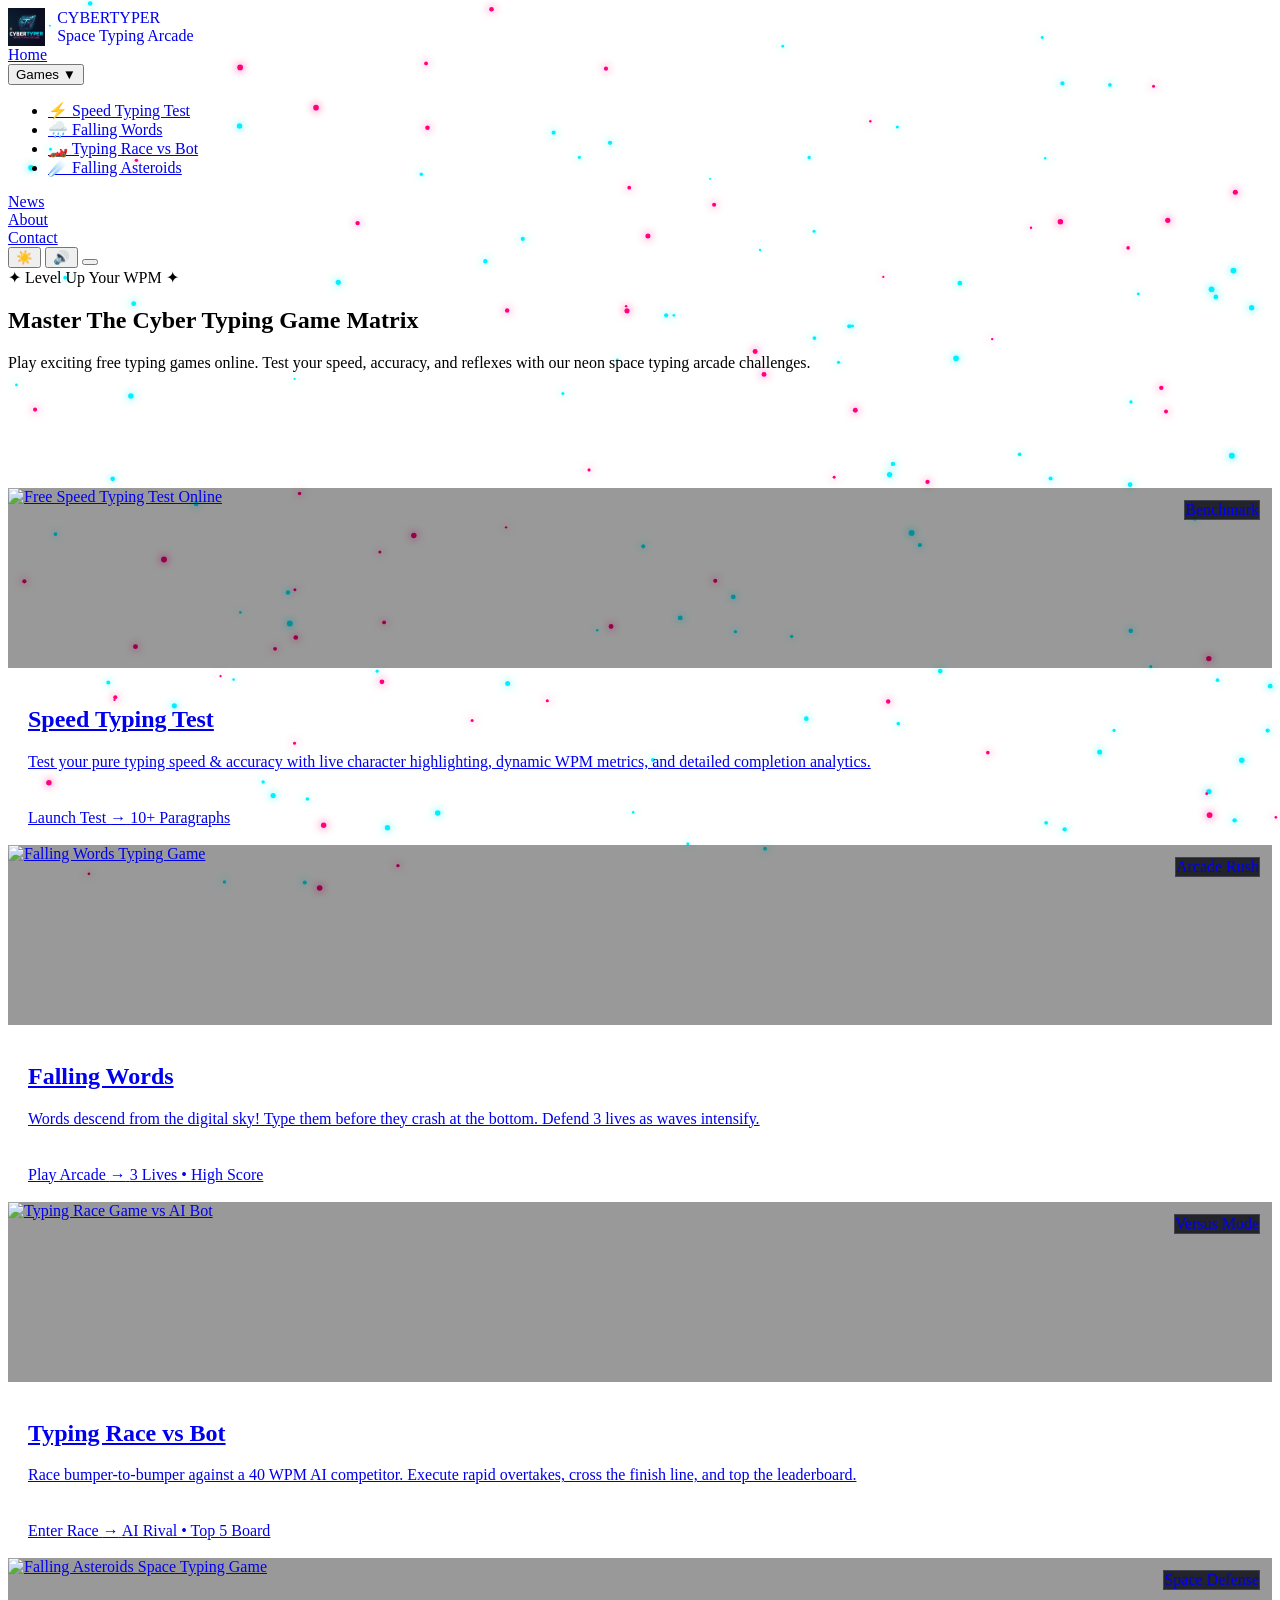
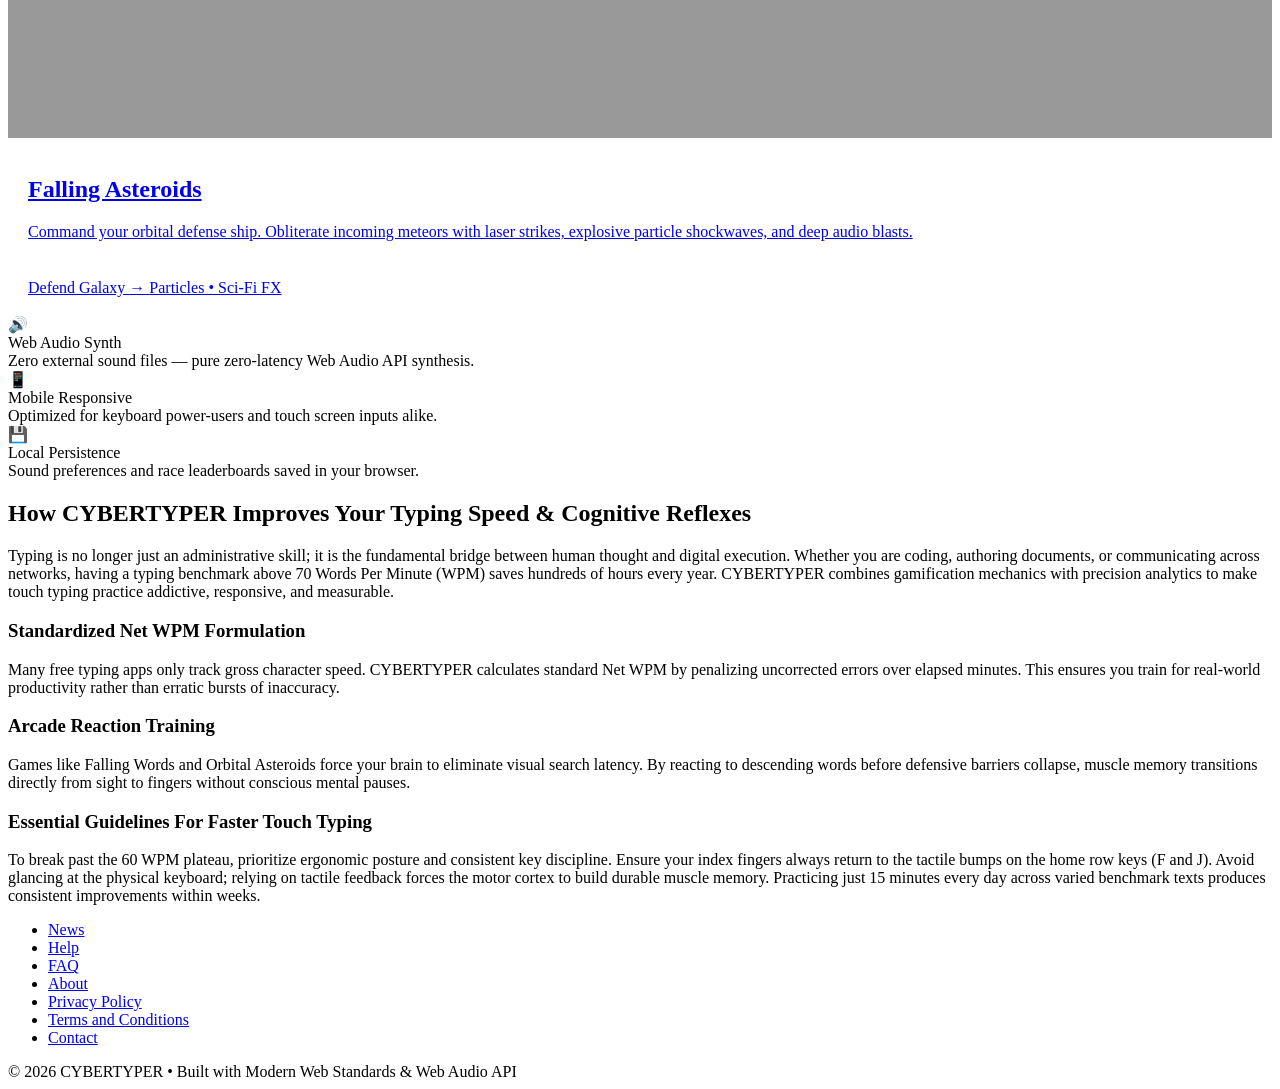
==== commit 5deca115: "Fix script tag formatting and theme toggle logic" ====
--- a/index.html
+++ b/index.html
@@ -339,8 +339,7 @@
   <script src="./js/nav.js" defer></script>
 
   <!-- Google AdSense -->
-<script async src="https://pagead2.googlesyndication.com/pagead/js/adsbygoogle.js?client=ca-pub-9574453461058170"
-     crossorigin="anonymous"></script>
+  <script async src="https://pagead2.googlesyndication.com/pagead/js/adsbygoogle.js?client=ca-pub-9574453461058170" crossorigin="anonymous"></script>
 
   <!-- Self-Contained High-Visibility Stars Engine -->
   <script>
@@ -389,6 +388,7 @@
       requestAnimationFrame(draw);
     })();
   </script>
+
   <!-- Direct Standalone Theme & Sound Handler -->
   <script>
     (function() {
@@ -396,7 +396,6 @@
       const themeBtn = document.getElementById('themeToggleBtn');
       const themeIcon = document.getElementById('themeIcon');
       
-      // Load saved theme preference
       const savedTheme = localStorage.getItem('cyber_theme') || 'dark';
       document.documentElement.setAttribute('data-theme', savedTheme);
       if (themeIcon) {
@@ -406,7 +405,7 @@
       if (themeBtn) {
         themeBtn.addEventListener('click', function(e) {
           e.preventDefault();
-          const currentTheme = document.documentElement.setAttribute('data-theme') || 'dark';
+          const currentTheme = document.documentElement.getAttribute('data-theme') || 'dark';
           const newTheme = currentTheme === 'light' ? 'dark' : 'light';
           
           document.documentElement.setAttribute('data-theme', newTheme);
@@ -432,7 +431,6 @@
       }
       updateSoundUI();
 
-      // Simple Synth Beep on Click if unmuted
       const AudioContext = window.AudioContext || window.webkitAudioContext;
       let audioCtx = null;
 
--- a/css/style.css
+++ b/css/style.css
@@ -1,1025 +1,392 @@
-/* ==========================================================================
-   NEON SPACE TYPING HUB - GLOBAL STYLES (LIGHT & DARK THEME ENABLED)
-   ========================================================================== */
-
-/* --------------------------------------------------------------------------
-   DESIGN TOKENS & SYSTEM VARIABLES
-   -------------------------------------------------------------------------- */
-:root {
-  /* Surface & Base Colors (Dark Mode Default) */
-  --bg-deep: #060814;
-  --bg-card: rgba(14, 20, 42, 0.75);
-  --bg-card-hover: rgba(22, 32, 68, 0.85);
-  --bg-guide: rgba(8, 12, 30, 0.7);
-  --header-bg: rgba(6, 8, 20, 0.88);
-  --dropdown-bg: rgba(10, 15, 35, 0.96);
-  --icon-bg: rgba(0, 0, 0, 0.35);
-
-  /* Neon Glow Accents */
-  --cyan-glow: #00f0ff;
-  --cyan-dim: #0099aa;
-  --magenta-glow: #ff007f;
-  --magenta-dim: #aa0055;
-  --emerald-glow: #00ff88;
-  --gold-glow: #ffd700;
-  --danger-glow: #ff3366;
-
-  /* Borders & Dividers */
-  --border-neon: rgba(0, 240, 255, 0.25);
-  --border-neon-hover: rgba(0, 240, 255, 0.8);
-  --border-subtle: rgba(255, 255, 255, 0.08);
-
-  /* Typography Colors */
-  --text-main: #f0f4ff;
-  --text-muted: #8a99b5;
-  --text-dim: #4e5b78;
-  --char-pending: #4f5f80;
-
-  /* Fonts */
-  --font-main: system-ui, -apple-system, BlinkMacSystemFont, 'Segoe UI', Roboto, sans-serif;
-  --font-mono: 'Cascadia Code', 'Fira Code', Consolas, 'Courier New', monospace;
-
-  /* Shadows */
-  --shadow-neon-cyan: 0 0 20px rgba(0, 240, 255, 0.35), 0 0 40px rgba(0, 240, 255, 0.15);
-  --shadow-neon-magenta: 0 0 20px rgba(255, 0, 127, 0.35), 0 0 40px rgba(255, 0, 127, 0.15);
-  --shadow-box: 0 8px 32px rgba(0, 0, 0, 0.5);
-
-  /* Transitions */
-  --transition-smooth: all 0.25s cubic-bezier(0.16, 1, 0.3, 1);
-  --transition-colors: background-color 0.3s ease, border-color 0.3s ease, color 0.3s ease;
-}
-
-[data-theme="light"] {
-  --bg-deep: #f2f5fb;
-  --bg-card: rgba(255, 255, 255, 0.88);
-  --bg-card-hover: rgba(255, 255, 255, 0.98);
-  --bg-guide: rgba(240, 245, 255, 0.7);
-  --header-bg: rgba(245, 248, 255, 0.92);
-  --dropdown-bg: rgba(255, 255, 255, 0.98);
-  --icon-bg: rgba(0, 119, 170, 0.08);
-
-  --cyan-glow: #0077aa;
-  --cyan-dim: #005577;
-  --magenta-glow: #d6006c;
-  --magenta-dim: #99004d;
-  --emerald-glow: #009955;
-  --gold-glow: #c48000;
-  --danger-glow: #e61f4d;
-
-  --border-neon: rgba(0, 150, 215, 0.35);
-  --border-neon-hover: rgba(0, 150, 215, 0.9);
-  --border-subtle: rgba(0, 0, 0, 0.08);
-
-  --text-main: #141b2d;
-  --text-muted: #53647f;
-  --text-dim: #8493a8;
-  --char-pending: #94a3b8;
-
-  --shadow-neon-cyan: 0 0 15px rgba(0, 119, 170, 0.25);
-  --shadow-neon-magenta: 0 0 15px rgba(214, 0, 108, 0.25);
-  --shadow-box: 0 8px 30px rgba(20, 35, 60, 0.08);
-}
-
-/* --------------------------------------------------------------------------
-   RESET & FOUNDATIONS
-   -------------------------------------------------------------------------- */
-*, *::before, *::after {
-  box-sizing: border-box;
-  margin: 0;
-  padding: 0;
-  -webkit-tap-highlight-color: transparent;
-}
-
-html {
-  scrollbar-gutter: stable;
-}
-
-body {
-  background-color: var(--bg-deep);
-  background-image: 
-    radial-gradient(ellipse at 20% 15%, rgba(0, 240, 255, 0.08) 0%, transparent 50%),
-    radial-gradient(ellipse at 80% 85%, rgba(255, 0, 127, 0.07) 0%, transparent 50%),
-    radial-gradient(circle at 50% 50%, rgba(16, 24, 52, 0.5) 0%, var(--bg-deep) 100%);
-  color: var(--text-main);
-  font-family: var(--font-main);
-  min-height: 100vh;
-  display: flex;
-  flex-direction: column;
-  overflow-x: hidden;
-  position: relative;
-  transition: var(--transition-colors);
-}
-
-[data-theme="light"] body {
-  background-image: 
-    radial-gradient(ellipse at 20% 15%, rgba(0, 119, 170, 0.08) 0%, transparent 50%),
-    radial-gradient(ellipse at 80% 85%, rgba(214, 0, 108, 0.06) 0%, transparent 50%),
-    radial-gradient(circle at 50% 50%, #e7edf8 0%, var(--bg-deep) 100%);
-}
-
-.stars-bg {
-  position: fixed;
-  inset: 0;
-  width: 100%;
-  height: 100%;
-  pointer-events: none;
-  z-index: 0;
-  opacity: 0.6;
-}
-
-[data-theme="light"] .stars-bg {
-  opacity: 0.25;
-}
-
-.container {
-  width: 100%;
-  max-width: 1200px;
-  margin: 0 auto;
-  padding: 1.5rem 1.25rem 3rem;
-  position: relative;
-  z-index: 1;
-}
-
-/* Arena & Game Canvas Wrapper */
-body:has(.canvas-wrap) .container,
-.game-container {
-  max-width: 780px;
-  padding: 1rem 1rem 2.5rem;
-}
-
-.canvas-wrap {
-  width: 100%;
-  max-width: 780px;
-  height: 680px;
-  margin: 0 auto;
-}
-
-/* --------------------------------------------------------------------------
-   SITE HEADER & NAVIGATION
-   -------------------------------------------------------------------------- */
-.site-header {
-  position: sticky;
-  top: 0;
-  z-index: 1000;
-  display: flex;
-  align-items: center;
-  justify-content: space-between;
-  min-height: 72px;
-  padding: 0.85rem 1.25rem;
-  background: var(--header-bg);
-  backdrop-filter: blur(14px);
-  -webkit-backdrop-filter: blur(14px);
-  border-bottom: 1px solid var(--border-neon);
-  margin-bottom: 2rem;
-}
-
-.brand-wrapper {
-  display: flex;
-  align-items: center;
-  gap: 12px;
-  text-decoration: none;
-  flex-shrink: 0;
-  min-width: 180px;
-}
-
-.site-logo {
-  height: 38px;
-  width: auto;
-  object-fit: contain;
-  display: block;
-}
-
-.brand-icon {
-  width: 38px;
-  height: 38px;
-  display: inline-flex;
-  align-items: center;
-  justify-content: center;
-  font-size: 1.5rem;
-  flex-shrink: 0;
-}
-
-.brand-title {
-  font-size: 1.35rem;
-  font-weight: 800;
-  color: var(--text-main);
-  letter-spacing: 0.5px;
-  line-height: 1.2;
-}
-
-.brand-subtitle {
-  font-size: 0.75rem;
-  color: var(--text-dim);
-  letter-spacing: 0.8px;
-  text-transform: uppercase;
-}
-
-.cyber-nav {
-  display: flex;
-  align-items: center;
-  gap: 0.5rem;
-  list-style: none;
-}
-
-.cyber-nav-item {
-  position: relative;
-}
-
-.cyber-nav-link {
-  display: inline-flex;
-  align-items: center;
-  gap: 0.4rem;
-  color: var(--text-muted);
-  text-decoration: none;
-  font-size: 1.05rem;
-  font-weight: 600;
-  padding: 0.55rem 0.95rem;
-  border-radius: 8px;
-  transition: var(--transition-smooth);
-  border: 1px solid transparent;
-  cursor: pointer;
-  background: transparent;
-  font-family: inherit;
-}
-
-.cyber-nav-link:hover,
-.cyber-nav-link:focus-visible {
-  color: var(--cyan-glow);
-  background: rgba(0, 119, 170, 0.08);
-  border-color: var(--border-neon);
-  box-shadow: 0 0 12px rgba(0, 119, 170, 0.2);
-  outline: none;
-}
-
-.cyber-nav-link.active {
-  color: var(--cyan-glow);
-  border-color: var(--border-neon-hover);
-  background: rgba(0, 119, 170, 0.12);
-  box-shadow: 0 0 15px rgba(0, 119, 170, 0.25);
-  position: relative;
-}
-
-.cyber-nav-link.active::after {
-  content: '';
-  position: absolute;
-  bottom: -2px;
-  inset-inline: 15%;
-  height: 2px;
-  background: var(--cyan-glow);
-  box-shadow: 0 0 8px var(--cyan-glow);
-  border-radius: 2px;
-}
-
-/* Dropdown */
-.cyber-dropdown {
-  position: relative;
-}
-
-.cyber-dropdown-menu {
-  position: absolute;
-  top: calc(100% + 8px);
-  left: 0;
-  min-width: 240px;
-  background: var(--dropdown-bg);
-  backdrop-filter: blur(16px);
-  -webkit-backdrop-filter: blur(16px);
-  border: 1px solid var(--border-neon);
-  border-radius: 12px;
-  padding: 0.6rem;
-  list-style: none;
-  opacity: 0;
-  visibility: hidden;
-  transform: translateY(8px);
-  transition: var(--transition-smooth);
-  box-shadow: var(--shadow-box);
-  z-index: 1050;
-}
-
-@media (min-width: 901px) {
-  .cyber-dropdown:hover .cyber-dropdown-menu,
-  .cyber-dropdown:focus-within .cyber-dropdown-menu,
-  .cyber-dropdown.dropdown-open .cyber-dropdown-menu {
-    opacity: 1;
-    visibility: visible;
-    transform: translateY(0);
-  }
-}
-
-.cyber-dropdown-item {
-  margin: 0.15rem 0;
-}
-
-.cyber-dropdown-link {
-  display: flex;
-  align-items: center;
-  gap: 0.75rem;
-  padding: 0.65rem 0.95rem;
-  color: var(--text-main);
-  text-decoration: none;
-  font-size: 0.95rem;
-  font-weight: 600;
-  border-radius: 8px;
-  transition: var(--transition-smooth);
-}
-
-.cyber-dropdown-link:hover,
-.cyber-dropdown-link:focus-visible {
-  background: rgba(0, 119, 170, 0.12);
-  color: var(--cyan-glow);
-  transform: translateX(4px);
-  outline: none;
-}
-
-.dropdown-arrow {
-  font-size: 0.75rem;
-  transition: transform 0.2s ease;
-}
-
-.cyber-dropdown.dropdown-open .dropdown-arrow {
-  transform: rotate(180deg);
-}
-
-/* Hamburger & Actions */
-.cyber-hamburger {
-  display: none;
-  flex-direction: column;
-  justify-content: center;
-  align-items: center;
-  gap: 5px;
-  width: 44px;
-  height: 44px;
-  background: var(--bg-card);
-  border: 1px solid var(--border-neon);
-  border-radius: 10px;
-  cursor: pointer;
-  padding: 8px;
-  transition: var(--transition-smooth);
-  color: var(--cyan-glow);
-}
-
-.cyber-hamburger span {
-  display: block;
-  width: 22px;
-  height: 2px;
-  background-color: var(--cyan-glow);
-  box-shadow: 0 0 6px var(--cyan-glow);
-  transition: var(--transition-smooth);
-  border-radius: 2px;
-}
-
-.cyber-hamburger.active span:nth-child(1) {
-  transform: translateY(7px) rotate(45deg);
-}
-.cyber-hamburger.active span:nth-child(2) {
-  opacity: 0;
-}
-.cyber-hamburger.active span:nth-child(3) {
-  transform: translateY(-7px) rotate(-45deg);
-}
-
-.header-actions {
-  display: flex;
-  align-items: center;
-  gap: 0.85rem;
-  flex-shrink: 0;
-}
-
-.sound-toggle-btn,
-.theme-toggle-btn {
-  width: 44px;
-  height: 44px;
-  border-radius: 10px;
-  background: var(--bg-card);
-  border: 1px solid var(--border-neon);
-  color: var(--text-main);
-  font-size: 1.25rem;
-  cursor: pointer;
-  display: inline-flex;
-  align-items: center;
-  justify-content: center;
-  transition: var(--transition-smooth);
-  backdrop-filter: blur(10px);
-}
-
-.sound-toggle-btn:hover,
-.theme-toggle-btn:hover {
-  border-color: var(--cyan-glow);
-  box-shadow: 0 0 15px rgba(0, 119, 170, 0.35);
-  transform: scale(1.05);
-}
-
-.sound-toggle-btn.muted {
-  border-color: rgba(255, 51, 102, 0.4);
-  color: var(--danger-glow);
-}
-
-/* --------------------------------------------------------------------------
-   HERO SECTION
-   -------------------------------------------------------------------------- */
-.hero {
-  text-align: center;
-  margin-bottom: 3.5rem;
-  min-height: 210px;
-  contain: layout;
-}
-
-.hero-badge {
-  display: inline-block;
-  padding: 0.35rem 0.9rem;
-  border-radius: 30px;
-  background: rgba(0, 119, 170, 0.1);
-  border: 1px solid var(--border-neon);
-  color: var(--cyan-glow);
-  font-size: 0.8rem;
-  font-weight: 700;
-  letter-spacing: 1.5px;
-  text-transform: uppercase;
-  margin-bottom: 1rem;
-}
-
-.hero-title {
-  font-size: clamp(2rem, 5vw, 3.4rem);
-  font-weight: 900;
-  line-height: 1.2;
-  margin-bottom: 1rem;
-  letter-spacing: -0.5px;
-  color: var(--text-main);
-}
-
-.hero-title .glow-cyan {
-  color: var(--cyan-glow);
-  text-shadow: 0 0 20px rgba(0, 119, 170, 0.35);
-}
-
-.hero-title .glow-pink {
-  color: var(--magenta-glow);
-  text-shadow: 0 0 20px rgba(214, 0, 108, 0.35);
-}
-
-.hero-desc {
-  max-width: 640px;
-  margin: 0 auto;
-  font-size: 1.1rem;
-  color: var(--text-muted);
-  line-height: 1.6;
-}
-
-/* --------------------------------------------------------------------------
-   GAMES GRID & CARDS (IMAGE BANNER READY)
-   -------------------------------------------------------------------------- */
-.games-grid {
-  display: grid;
-  grid-template-columns: repeat(auto-fit, minmax(270px, 1fr));
-  gap: 1.75rem;
-  margin-bottom: 3.5rem;
-  contain: layout;
-}
-
-.game-card {
-  position: relative;
-  background: var(--bg-card);
-  border: 1px solid var(--border-neon);
-  border-radius: 16px;
-  padding: 0;
-  display: flex;
-  flex-direction: column;
-  justify-content: space-between;
-  text-decoration: none;
-  color: inherit;
-  backdrop-filter: blur(14px);
-  -webkit-backdrop-filter: blur(14px);
-  box-shadow: var(--shadow-box);
-  min-height: 380px;
-  transition: transform 0.28s cubic-bezier(0.2, 0.8, 0.2, 1),
-              border-color 0.28s ease,
-              box-shadow 0.28s ease;
-  overflow: hidden;
-}
-
-.game-card::before {
-  content: '';
-  position: absolute;
-  top: 0;
-  inset-inline: 0;
-  height: 3px;
-  background: linear-gradient(90deg, transparent, var(--card-accent, var(--cyan-glow)), transparent);
-  opacity: 0;
-  transition: opacity 0.3s ease;
-  z-index: 3;
-}
-
-.game-card:hover,
-.game-card:focus-visible {
-  transform: translateY(-8px) scale(1.02);
-  border-color: var(--card-accent, var(--border-neon-hover));
-  box-shadow: var(--shadow-box), 0 0 20px var(--card-glow, rgba(0, 119, 170, 0.25));
-  outline: none;
-}
-
-.game-card:hover::before,
-.game-card:focus-visible::before {
-  opacity: 1;
-}
-
-/* Image Thumbnail Container */
-.card-thumb-wrap {
-  position: relative;
-  width: 100%;
-  height: 180px;
-  overflow: hidden;
-  background: rgba(0, 0, 0, 0.45);
-  border-bottom: 1px solid var(--border-subtle);
-}
-
-.card-thumb-img {
-  width: 100%;
-  height: 100%;
-  object-fit: cover;
-  object-position: center;
-  display: block;
-  transition: transform 0.4s ease, filter 0.4s ease;
-}
-
-.game-card:hover .card-thumb-img {
-  transform: scale(1.08);
-  filter: brightness(1.12);
-}
-
-/* Badge Tag positioned over the image */
-.overlay-tag {
-  position: absolute;
-  top: 12px;
-  right: 12px;
-  backdrop-filter: blur(8px);
-  -webkit-backdrop-filter: blur(8px);
-  background: rgba(6, 8, 20, 0.82);
-  z-index: 2;
-  box-shadow: 0 4px 12px rgba(0, 0, 0, 0.4);
-}
-
-[data-theme="light"] .overlay-tag {
-  background: rgba(255, 255, 255, 0.88);
-}
-
-/* Card Body Section */
-.card-body {
-  padding: 1.25rem 1.4rem 0.75rem 1.4rem;
-  flex-grow: 1;
-  display: flex;
-  flex-direction: column;
-}
-
-.card-tag {
-  font-size: 0.72rem;
-  font-weight: 700;
-  letter-spacing: 1px;
-  text-transform: uppercase;
-  padding: 0.3rem 0.65rem;
-  border-radius: 6px;
-  color: var(--card-accent, var(--cyan-glow));
-  border: 1px solid var(--border-neon);
-}
-
-.card-title {
-  font-size: 1.35rem;
-  font-weight: 800;
-  margin-bottom: 0.65rem;
-  color: var(--text-main);
-  letter-spacing: -0.3px;
-}
-
-.card-desc {
-  font-size: 0.92rem;
-  color: var(--text-muted);
-  line-height: 1.55;
-  margin-bottom: 1rem;
-}
-
-.card-footer {
-  display: flex;
-  align-items: center;
-  justify-content: space-between;
-  padding: 0.9rem 1.4rem 1.3rem 1.4rem;
-  border-top: 1px solid var(--border-subtle);
-}
-
-.card-action-text {
-  font-size: 0.85rem;
-  font-weight: 700;
-  color: var(--card-accent, var(--cyan-glow));
-  display: flex;
-  align-items: center;
-  gap: 0.35rem;
-  transition: gap 0.2s ease;
-}
-
-.game-card:hover .card-action-text {
-  gap: 0.65rem;
-}
-
-.card-meta {
-  font-size: 0.75rem;
-  color: var(--text-dim);
-}
-
-.game-card.theme-cyan    { --card-accent: var(--cyan-glow);    --card-glow: rgba(0, 119, 170, 0.25); }
-.game-card.theme-magenta { --card-accent: var(--magenta-glow); --card-glow: rgba(214, 0, 108, 0.25); }
-.game-card.theme-emerald { --card-accent: var(--emerald-glow); --card-glow: rgba(0, 153, 85, 0.25); }
-.game-card.theme-gold    { --card-accent: var(--gold-glow);    --card-glow: rgba(196, 128, 0, 0.25); }
-
-/* --------------------------------------------------------------------------
-   FEATURES STRIP & EDITORIAL ARTICLE
-   -------------------------------------------------------------------------- */
-.features-strip {
-  display: grid;
-  grid-template-columns: repeat(auto-fit, minmax(240px, 1fr));
-  gap: 1.25rem;
-  margin-top: 2rem;
-  padding-top: 2rem;
-  border-top: 1px solid var(--border-neon);
-}
-
-.feature-box {
-  background: var(--bg-card);
-  border: 1px solid var(--border-neon);
-  border-radius: 12px;
-  padding: 1.25rem;
-  display: flex;
-  align-items: center;
-  gap: 1rem;
-  min-height: 90px;
-}
-
-.feature-icon {
-  font-size: 1.75rem;
-  flex-shrink: 0;
-}
-
-.feature-heading {
-  font-size: 0.95rem;
-  font-weight: 700;
-  color: var(--text-main);
-  margin-bottom: 0.25rem;
-}
-
-.feature-sub {
-  font-size: 0.8rem;
-  color: var(--text-muted);
-}
-
-/* Editorial Guide */
-.content-article-section {
-  margin-top: 3.5rem;
-  padding: 2.5rem;
-  background: var(--bg-card);
-  border: 1px solid var(--border-neon);
-  border-radius: 16px;
-  backdrop-filter: blur(12px);
-  -webkit-backdrop-filter: blur(12px);
-  box-shadow: var(--shadow-box);
-  color: var(--text-main);
-  line-height: 1.7;
-}
-
-.content-article-section h2 {
-  font-size: 1.85rem;
-  font-weight: 800;
-  color: var(--cyan-glow);
-  margin-bottom: 1.25rem;
-  letter-spacing: -0.5px;
-}
-
-.content-article-section h3 {
-  font-size: 1.3rem;
-  font-weight: 700;
-  color: var(--gold-glow);
-  margin-top: 2rem;
-  margin-bottom: 0.75rem;
-}
-
-.content-article-section p {
-  color: var(--text-muted);
-  font-size: 1rem;
-  margin-bottom: 1.2rem;
-}
-
-.content-grid-2 {
-  display: grid;
-  grid-template-columns: repeat(auto-fit, minmax(280px, 1fr));
-  gap: 1.5rem;
-  margin: 1.5rem 0;
-}
-
-.guide-card {
-  background: var(--bg-guide);
-  border: 1px solid var(--border-subtle);
-  border-radius: 12px;
-  padding: 1.25rem;
-}
-
-.guide-card h4 {
-  font-size: 1.05rem;
-  color: var(--emerald-glow);
-  margin-bottom: 0.5rem;
-}
-
-.guide-card p {
-  font-size: 0.92rem;
-  margin-bottom: 0;
-}
-
-/* --------------------------------------------------------------------------
-   SPEED TYPING TEST ARENA & TYPOGRAPHY
-   -------------------------------------------------------------------------- */
-.typing-arena {
-  background: var(--bg-card);
-  border: 1px solid var(--border-neon);
-  border-radius: 16px;
-  padding: 1.5rem 1.75rem;
-  position: relative;
-  backdrop-filter: blur(12px);
-  -webkit-backdrop-filter: blur(12px);
-  box-shadow: var(--shadow-box);
-  cursor: text;
-  margin-bottom: 1.5rem;
-  overflow: hidden;
-}
-
-.typing-arena.focused {
-  border-color: var(--cyan-glow);
-  box-shadow: 0 0 25px rgba(0, 240, 255, 0.25);
-}
-
-.text-display-wrapper {
-  position: relative;
-  height: 126px;
-  overflow: hidden;
-  scroll-behavior: smooth;
-}
-
-.text-display {
-  position: relative;
-  font-family: var(--font-mono);
-  font-size: 1.35rem;
-  line-height: 42px;
-  letter-spacing: 0.5px;
-  user-select: none;
-  display: flex;
-  flex-wrap: wrap;
-  align-content: flex-start;
-  white-space: normal;
-}
-
-.word {
-  display: inline-flex;
-  margin-right: 0.55rem;
-  position: relative;
-}
-
-.char {
-  display: inline-block;
-  position: relative;
-  transition: color 0.08s ease;
-}
-
-.char.pending {
-  color: var(--char-pending);
-}
-
-.char.correct {
-  color: var(--emerald-glow);
-}
-
-.char.wrong {
-  color: var(--danger-glow);
-  background-color: rgba(255, 51, 102, 0.28);
-  text-decoration: underline wavy var(--danger-glow);
-}
-
-/* Caret Cursor */
-.char.current::before,
-.char.current-end::after {
-  content: '';
-  position: absolute;
-  top: 15%;
-  bottom: 15%;
-  width: 2.5px;
-  background: var(--cyan-glow);
-  box-shadow: 0 0 8px var(--cyan-glow);
-  border-radius: 2px;
-  animation: caretBlink 1s steps(2, start) infinite;
-}
-
-.char.current::before {
-  left: -1px;
-}
-
-.char.current-end::after {
-  right: -2px;
-}
-
-@keyframes caretBlink {
-  to {
-    visibility: hidden;
-  }
-}
-
-/* Game Text Fields */
-.asteroid-word,
-.game-word,
-.typing-target,
-.word-target,
-.typed-text,
-input[type="text"].game-input,
-.terminal-input,
-#gameInput,
-#typingInput {
-  font-family: var(--font-mono);
-  font-weight: 700;
-  letter-spacing: 0.5px;
-  text-transform: none;
-}
-
-/* --------------------------------------------------------------------------
-   FOOTER
-   -------------------------------------------------------------------------- */
-.site-footer {
-  margin-top: auto;
-  text-align: center;
-  padding: 2.5rem 0 2rem;
-  border-top: 1px solid var(--border-neon);
-  color: var(--text-dim);
-  font-size: 0.9rem;
-  display: flex;
-  flex-direction: column;
-  align-items: center;
-  gap: 1rem;
-}
-
-.footer-nav {
-  display: flex;
-  flex-wrap: wrap;
-  align-items: center;
-  justify-content: center;
-  gap: 0.75rem 1.25rem;
-  list-style: none;
-}
-
-.footer-nav a {
-  color: var(--text-muted);
-  text-decoration: none;
-  font-size: 0.92rem;
-  font-weight: 600;
-  transition: var(--transition-smooth);
-}
-
-.footer-nav a:hover,
-.footer-nav a:focus-visible {
-  color: var(--cyan-glow);
-  outline: none;
-}
-
-.footer-copy {
-  font-size: 0.82rem;
-  color: var(--text-dim);
-}
-
-/* --------------------------------------------------------------------------
-   RESPONSIVE DESIGN & ACCESSIBILITY
-   -------------------------------------------------------------------------- */
-body.nav-locked {
-  overflow: hidden;
-}
-
-@media (max-width: 900px) {
-  .cyber-hamburger {
-    display: flex;
-  }
-
-  .cyber-nav {
-    position: fixed;
-    top: 65px;
-    inset-inline: 0;
-    bottom: 0;
-    background: var(--header-bg);
-    backdrop-filter: blur(20px);
-    -webkit-backdrop-filter: blur(20px);
-    flex-direction: column;
-    align-items: stretch;
-    padding: 1.5rem 1.25rem 3rem;
-    gap: 0.6rem;
-    overflow-y: auto;
-    opacity: 0;
-    visibility: hidden;
-    transform: translateY(-10px);
-    transition: var(--transition-smooth);
-    z-index: 999;
-    border-bottom: 2px solid var(--border-neon);
-  }
-
-  .cyber-nav.nav-open {
-    opacity: 1;
-    visibility: visible;
-    transform: translateY(0);
-  }
-
-  .cyber-nav-item {
-    width: 100%;
-  }
-
-  .cyber-nav-link {
-    width: 100%;
-    min-height: 48px;
-    font-size: 1.15rem;
-    padding: 0.85rem 1.25rem;
-    justify-content: space-between;
-    background: var(--bg-card);
-    border: 1px solid var(--border-neon);
-  }
-
-  .cyber-dropdown-menu {
-    position: static;
-    opacity: 1;
-    visibility: visible;
-    transform: none;
-    box-shadow: none;
-    background: var(--dropdown-bg);
-    border: 1px solid var(--border-neon);
-    margin-top: 0.5rem;
-    margin-left: 0.75rem;
-    display: none;
-  }
-
-  .cyber-dropdown.dropdown-open .cyber-dropdown-menu {
-    display: block;
-  }
-
-  .cyber-dropdown-link {
-    min-height: 44px;
-    font-size: 1.02rem;
-    padding: 0.75rem 1rem;
-  }
-}
-
-@media (max-width: 768px) {
-  .site-header {
-    min-height: 60px;
-    padding: 0.75rem 1rem;
-    margin-bottom: 1.5rem;
-  }
-
-  .brand-title {
-    font-size: 1.25rem;
-  }
-
-  .brand-subtitle {
-    display: none;
-  }
-
-  .hero {
-    min-height: 180px;
-  }
-
-  .hero-title {
-    font-size: 2.1rem;
-  }
-
-  .games-grid {
-    grid-template-columns: 1fr;
-    gap: 1.25rem;
-  }
-
-  .card-thumb-wrap {
-    height: 160px;
-  }
-
-  .canvas-wrap {
-    height: 540px;
-  }
-
-  .content-article-section {
-    padding: 1.5rem;
-  }
-}
-
-/* Reduced Motion Safety */
-@media (prefers-reduced-motion: reduce) {
-  *, *::before, *::after {
-    animation-duration: 0.01ms !important;
-    animation-iteration-count: 1 !important;
-    transition-duration: 0.01ms !important;
-    scroll-behavior: auto !important;
-  }
-
-  .stars-bg {
-    display: none;
-  }
-
-  .game-card:hover {
-    transform: none;
-  }
-
-  .game-card:hover .card-thumb-img {
-    transform: none;
-  }
-}
+<!DOCTYPE html>
+<html lang="en">
+<head>
+  <meta charset="UTF-8">
+  <meta name="viewport" content="width=device-width, initial-scale=1.0">
+  <title>Speed Typing Test // CYBERTYPER</title>
+  
+  <link rel="canonical" href="https://typigamx.in/games/speed-test.html">
+  
+  <meta property="og:type" content="website">
+  <meta property="og:url" content="https://typigamx.in/games/speed-test.html">
+  <meta property="og:title" content="Speed Typing Test // CYBERTYPER">
+  <meta property="og:description" content="Test your pure typing speed & accuracy with live character highlighting, dynamic WPM metrics, and detailed completion analytics.">
+  <meta property="og:image" content="https://typigamx.in/image/og-preview.png">
+
+  <link rel="icon" type="image/svg+xml" href="data:image/svg+xml,<svg xmlns='http://www.w3.org/2000/svg' viewBox='0 0 100 100'><text y='.9em' font-size='90'>⚡</text></svg>">
+  
+  <!-- Link Your Consolidated CSS File -->
+  <link rel="stylesheet" href="../css/style.css">
+</head>
+<body>
+  <div class="stars-bg"></div>
+
+  <div class="container">
+    <!-- Header Integration -->
+    <header class="site-header">
+      <a href="../index.html" class="brand-wrapper">
+        <img src="data:image/svg+xml,<svg xmlns='http://www.w3.org/2000/svg' viewBox='0 0 100 100'><text y='.9em' font-size='90'>⚡</text></svg>" alt="CYBERTYPER Logo" class="site-logo">
+        <div>
+          <div class="brand-title">CYBERTYPER</div>
+          <div class="brand-subtitle">Space Typing Arcade</div>
+        </div>
+      </a>
+
+      <!-- Navigation Menu -->
+      <nav id="cyberMainNav" class="cyber-nav" aria-label="Main Navigation">
+        <div class="cyber-nav-item">
+          <a href="../index.html" class="cyber-nav-link">Home</a>
+        </div>
+        <div class="cyber-nav-item cyber-dropdown" id="cyberGamesDropdown">
+          <button class="cyber-nav-link active" id="cyberGamesTrigger" aria-expanded="false" aria-haspopup="true">
+            Games <span class="dropdown-arrow">▼</span>
+          </button>
+          <ul class="cyber-dropdown-menu" aria-label="Games Submenu">
+            <li class="cyber-dropdown-item"><a href="speed-test.html" class="cyber-dropdown-link">⚡ Speed Typing Test</a></li>
+            <li class="cyber-dropdown-item"><a href="falling-words.html" class="cyber-dropdown-link">🌧️ Falling Words</a></li>
+            <li class="cyber-dropdown-item"><a href="typing-race.html" class="cyber-dropdown-link">🏎️ Typing Race vs Bot</a></li>
+            <li class="cyber-dropdown-item"><a href="asteroid-game.html" class="cyber-dropdown-link">☄️ Falling Asteroids</a></li>
+          </ul>
+        </div>
+        <div class="cyber-nav-item">
+          <a href="../pages/content.html" class="cyber-nav-link">News</a>
+        </div>
+        <div class="cyber-nav-item">
+          <a href="../pages/about.html" class="cyber-nav-link">About</a>
+        </div>
+        <div class="cyber-nav-item">
+          <a href="../pages/contact.html" class="cyber-nav-link">Contact</a>
+        </div>
+      </nav>
+
+      <!-- Actions: Theme Toggle + Sound + Hamburger -->
+      <div class="header-actions">
+        <button id="themeToggleBtn" class="theme-toggle-btn" aria-label="Toggle Theme" title="Toggle Light/Dark Mode">
+          <span id="themeIcon">☀️</span>
+        </button>
+        <button id="soundToggle" class="sound-toggle-btn" aria-label="Toggle Sound" title="Sound Mute/Unmute">
+          <span id="soundIcon">🔊</span>
+        </button>
+        <button id="cyberNavToggle" class="cyber-hamburger" aria-label="Toggle Menu" aria-expanded="false" aria-controls="cyberMainNav">
+          <span></span>
+          <span></span>
+          <span></span>
+        </button>
+      </div>
+    </header>
+
+    <!-- Mode Selector & PB tracker -->
+    <div class="mode-bar" style="display:flex; justify-content:space-between; align-items:center; background:var(--bg-card); border:1px solid var(--border-neon); border-radius:12px; padding:0.6rem 1.25rem; margin-bottom:1.25rem;">
+      <div class="mode-group" style="display:flex; gap:0.5rem; align-items:center;">
+        <span style="color:var(--text-muted);">Mode:</span>
+        <button class="mode-btn active" data-mode="passage">Passage</button>
+        <button class="mode-btn" data-mode="30">30s Rush</button>
+        <button class="mode-btn" data-mode="60">60s Matrix</button>
+      </div>
+      <div class="pb-pill">
+        <span>★ PB:</span>
+        <span id="personalBest">0</span> WPM
+      </div>
+    </div>
+
+    <!-- HUD -->
+    <div class="hud-bar" style="display:grid; grid-template-columns:repeat(4, 1fr); gap:1rem; margin-bottom:1.25rem;">
+      <div class="stat-card wpm" style="background:var(--bg-card); border:1px solid var(--border-neon); border-radius:12px; padding:0.85rem; text-align:center;">
+        <div class="stat-label">Net WPM</div>
+        <div class="stat-value" id="hudWpm">0</div>
+      </div>
+      <div class="stat-card acc" style="background:var(--bg-card); border:1px solid var(--border-neon); border-radius:12px; padding:0.85rem; text-align:center;">
+        <div class="stat-label">Accuracy</div>
+        <div class="stat-value" id="hudAcc">100%</div>
+      </div>
+      <div class="stat-card err" style="background:var(--bg-card); border:1px solid var(--border-neon); border-radius:12px; padding:0.85rem; text-align:center;">
+        <div class="stat-label">Errors</div>
+        <div class="stat-value" id="hudErr">0</div>
+      </div>
+      <div class="stat-card time" style="background:var(--bg-card); border:1px solid var(--border-neon); border-radius:12px; padding:0.85rem; text-align:center;">
+        <div class="stat-label">Time</div>
+        <div class="stat-value" id="hudTime">00:00</div>
+      </div>
+    </div>
+
+    <div class="progress-track">
+      <div class="progress-fill" id="progressFill"></div>
+    </div>
+
+    <!-- Main Arena -->
+    <div class="typing-arena" id="typingArena">
+      <input type="text" id="mobileInput" class="hidden-input" autocomplete="off" autocapitalize="off" spellcheck="false" style="position:absolute; inset:0; width:100%; height:100%; opacity:0; cursor:text; z-index:5;">
+
+      <div class="text-display-wrapper" id="displayWrapper">
+        <div class="text-display" id="textDisplay"></div>
+      </div>
+
+      <div class="focus-tip">
+        <span class="focus-badge">✦ Tab + Enter / Esc to restart</span>
+        <span id="passageNum">Passage #1</span>
+      </div>
+    </div>
+
+    <div class="action-controls" style="display:flex; justify-content:center; gap:1rem; margin-top:1.5rem;">
+      <button id="restartBtn" class="btn-action cyber-nav-link"><span>↺</span> Restart (Esc)</button>
+      <button id="nextPassageBtn" class="btn-action cyber-nav-link"><span>⏭</span> Next Passage</button>
+    </div>
+
+    <footer class="site-footer">
+      <ul class="footer-nav">
+        <li><a href="../index.html">Home Hub</a></li>
+        <li><a href="#">Benchmark Rules</a></li>
+        <li><a href="#">Privacy Policy</a></li>
+      </ul>
+      <p class="footer-copy">© 2026 CYBERTYPER. All rights reserved.</p>
+    </footer>
+  </div>
+
+  <!-- JavaScript Engine (Theme Toggle, Modes, Story Passages & Typing Test) -->
+  <script>
+    document.addEventListener('DOMContentLoaded', () => {
+      // 1. Theme Toggle Handler
+      const themeToggleBtn = document.getElementById("themeToggleBtn");
+      const themeIcon = document.getElementById("themeIcon");
+
+      const savedTheme = localStorage.getItem("cyber_theme") || "dark";
+      if (savedTheme === "light") {
+        document.documentElement.setAttribute("data-theme", "light");
+        if (themeIcon) themeIcon.textContent = "🌙";
+      } else {
+        document.documentElement.removeAttribute("data-theme");
+        if (themeIcon) themeIcon.textContent = "☀️";
+      }
+
+      if (themeToggleBtn) {
+        themeToggleBtn.addEventListener("click", (e) => {
+          e.preventDefault();
+          const currentTheme = document.documentElement.getAttribute("data-theme");
+          if (currentTheme === "light") {
+            document.documentElement.removeAttribute("data-theme");
+            localStorage.setItem("cyber_theme", "dark");
+            if (themeIcon) themeIcon.textContent = "☀️";
+          } else {
+            document.documentElement.setAttribute("data-theme", "light");
+            localStorage.setItem("cyber_theme", "light");
+            if (themeIcon) themeIcon.textContent = "🌙";
+          }
+        });
+      }
+
+      // 2. Mobile Nav Toggle
+      const navToggle = document.getElementById('cyberNavToggle');
+      const mainNav = document.getElementById('cyberMainNav');
+      if (navToggle && mainNav) {
+        navToggle.addEventListener('click', () => {
+          mainNav.classList.toggle('nav-open');
+        });
+      }
+
+      // 3. Typing Game Engine & Passages
+      const passages = [
+        "Leo woke up early to watch the sunrise. The sky started soft and pink, turning bright gold as the morning breeze rustled the garden leaves. He loved these quiet moments before the busy day began.",
+        "Yesterday, his grandfather had shared an ancient wooden puzzle. The complex mechanism featured intricate brass gears and a hidden latch. At first, Leo felt overwhelmed by the perplexing design. Every twist seemed futile, and the tiny interlocking pieces resisted his logical efforts.",
+        "Instead of surrendering, he analyzed the geometric patterns carefully. He discovered a subtle indentation on the side panel. With a gentle push, a secret compartment opened, revealing a handwritten journal from decades past. The fading pages detailed a remarkable journey across uncharted oceans, filled with breathtaking discoveries and profound resilience.",
+        "Leo realized that every challenge in life, no matter how formidable or obscure, carries hidden wisdom. By maintaining relentless curiosity and patience, we unlock doors we never knew existed. He smiled, ready to embrace whatever extraordinary adventures awaited him today."
+      ];
+
+      let currentPassageIndex = 0;
+      let currentMode = "passage";
+      let timer = null;
+      let timeElapsed = 0;
+      let timeLeft = 0;
+      let errors = 0;
+      let isStarted = false;
+      let isFinished = false;
+
+      const textDisplay = document.getElementById("textDisplay");
+      const mobileInput = document.getElementById("mobileInput");
+      const typingArena = document.getElementById("typingArena");
+      const hudWpm = document.getElementById("hudWpm");
+      const hudAcc = document.getElementById("hudAcc");
+      const hudErr = document.getElementById("hudErr");
+      const hudTime = document.getElementById("hudTime");
+      const progressFill = document.getElementById("progressFill");
+      const passageNum = document.getElementById("passageNum");
+      const restartBtn = document.getElementById("restartBtn");
+      const nextPassageBtn = document.getElementById("nextPassageBtn");
+      const modeButtons = document.querySelectorAll(".mode-btn");
+
+      function loadPassage(index) {
+        if (!textDisplay) return;
+        const text = passages[index];
+        textDisplay.innerHTML = "";
+        
+        const words = text.split(" ");
+        words.forEach((wordStr, wordIdx) => {
+          const wordSpan = document.createElement("span");
+          wordSpan.classList.add("word");
+          
+          wordStr.split("").forEach((char) => {
+            const span = document.createElement("span");
+            span.classList.add("char", "pending");
+            span.textContent = char;
+            wordSpan.appendChild(span);
+          });
+
+          if (wordIdx < words.length - 1) {
+            const spaceSpan = document.createElement("span");
+            spaceSpan.classList.add("char", "pending");
+            spaceSpan.textContent = " ";
+            wordSpan.appendChild(spaceSpan);
+          }
+
+          textDisplay.appendChild(wordSpan);
+        });
+
+        const firstChar = textDisplay.querySelector(".char");
+        if (firstChar) firstChar.classList.add("current");
+
+        if (passageNum) passageNum.textContent = currentMode === "passage" ? `Passage #${index + 1}` : `Timed Mode (${currentMode}s)`;
+        resetState();
+      }
+
+      function resetState() {
+        clearInterval(timer);
+        isStarted = false;
+        isFinished = false;
+        timeElapsed = 0;
+        if (currentMode === "30") timeLeft = 30;
+        else if (currentMode === "60") timeLeft = 60;
+        else timeLeft = 0;
+
+        errors = 0;
+        if (mobileInput) mobileInput.value = "";
+        if (typingArena) typingArena.classList.remove("focused");
+        if (hudWpm) hudWpm.textContent = "0";
+        if (hudAcc) hudAcc.textContent = "100%";
+        if (hudErr) hudErr.textContent = "0";
+        
+        if (currentMode === "passage") {
+          if (hudTime) hudTime.textContent = "00:00";
+        } else {
+          let mins = Math.floor(timeLeft / 60);
+          let secs = timeLeft % 60;
+          if (hudTime) hudTime.textContent = `${String(mins).padStart(2, '0')}:${String(secs).padStart(2, '0')}`;
+        }
+        if (progressFill) progressFill.style.width = "0%";
+      }
+
+      function initTest() {
+        loadPassage(currentPassageIndex);
+        if (mobileInput) mobileInput.focus();
+      }
+
+      modeButtons.forEach(btn => {
+        btn.addEventListener("click", () => {
+          modeButtons.forEach(b => b.classList.remove("active"));
+          btn.classList.add("active");
+          currentMode = btn.getAttribute("data-mode");
+          initTest();
+        });
+      });
+
+      if (mobileInput) {
+        mobileInput.addEventListener("input", () => {
+          if (isFinished) return;
+
+          const typedValue = mobileInput.value;
+          const chars = textDisplay.querySelectorAll(".char");
+
+          if (!isStarted && typedValue.length > 0) {
+            isStarted = true;
+            if (typingArena) typingArena.classList.add("focused");
+            
+            timer = setInterval(() => {
+              if (currentMode === "passage") {
+                timeElapsed++;
+                let mins = Math.floor(timeElapsed / 60);
+                let secs = timeElapsed % 60;
+                if (hudTime) hudTime.textContent = `${String(mins).padStart(2, '0')}:${String(secs).padStart(2, '0')}`;
+                
+                if (timeElapsed > 0) {
+                  let wordsTypedCount = (typedValue.length / 5);
+                  let wpm = Math.round((wordsTypedCount / timeElapsed) * 60);
+                  if (hudWpm) hudWpm.textContent = wpm > 0 ? wpm : 0;
+                }
+              } else {
+                timeLeft--;
+                let mins = Math.floor(timeLeft / 60);
+                let secs = timeLeft % 60;
+                if (hudTime) hudTime.textContent = `${String(mins).padStart(2, '0')}:${String(secs).padStart(2, '0')}`;
+                
+                let timeSpent = (currentMode === "30" ? 30 : 60) - timeLeft;
+                if (timeSpent > 0) {
+                  let wordsTypedCount = (typedValue.length / 5);
+                  let wpm = Math.round((wordsTypedCount / timeSpent) * 60);
+                  if (hudWpm) hudWpm.textContent = wpm > 0 ? wpm : 0;
+                }
+
+                if (timeLeft <= 0) {
+                  clearInterval(timer);
+                  isFinished = true;
+                  if (typingArena) typingArena.classList.remove("focused");
+                }
+              }
+            }, 1000);
+          }
+
+          errors = 0;
+          chars.forEach((charSpan, idx) => {
+            charSpan.classList.remove("correct", "wrong", "current", "pending");
+            if (idx < typedValue.length) {
+              if (typedValue[idx] === charSpan.textContent) {
+                charSpan.classList.add("correct");
+              } else {
+                charSpan.classList.add("wrong");
+                errors++;
+              }
+            } else if (idx === typedValue.length) {
+              charSpan.classList.add("current");
+            } else {
+              charSpan.classList.add("pending");
+            }
+          });
+
+          if (hudErr) hudErr.textContent = errors;
+          let accuracy = typedValue.length > 0 ? Math.max(0, Math.round(((typedValue.length - errors) / typedValue.length) * 100)) : 100;
+          if (hudAcc) hudAcc.textContent = `${accuracy}%`;
+
+          if (progressFill) {
+            let progressPct = (typedValue.length / chars.length) * 100;
+            progressFill.style.width = `${Math.min(100, progressPct)}%`;
+          }
+
+          if (currentMode === "passage" && typedValue.length >= chars.length) {
+            clearInterval(timer);
+            isFinished = true;
+            if (typingArena) typingArena.classList.remove("focused");
+          }
+        });
+      }
+
+      document.addEventListener("keydown", (e) => {
+        if (e.key === "Escape" || (e.key === "Tab" && document.activeElement === mobileInput)) {
+          if (e.key === "Tab") e.preventDefault();
+          initTest();
+        }
+      });
+
+      if (restartBtn) restartBtn.addEventListener("click", () => initTest());
+      if (nextPassageBtn) {
+        nextPassageBtn.addEventListener("click", () => {
+          currentPassageIndex = (currentPassageIndex + 1) % passages.length;
+          initTest();
+        });
+      }
+
+      if (typingArena && mobileInput) {
+        typingArena.addEventListener("click", () => mobileInput.focus());
+      }
+
+      initTest();
+    });
+  </script>
+</body>
+</html>
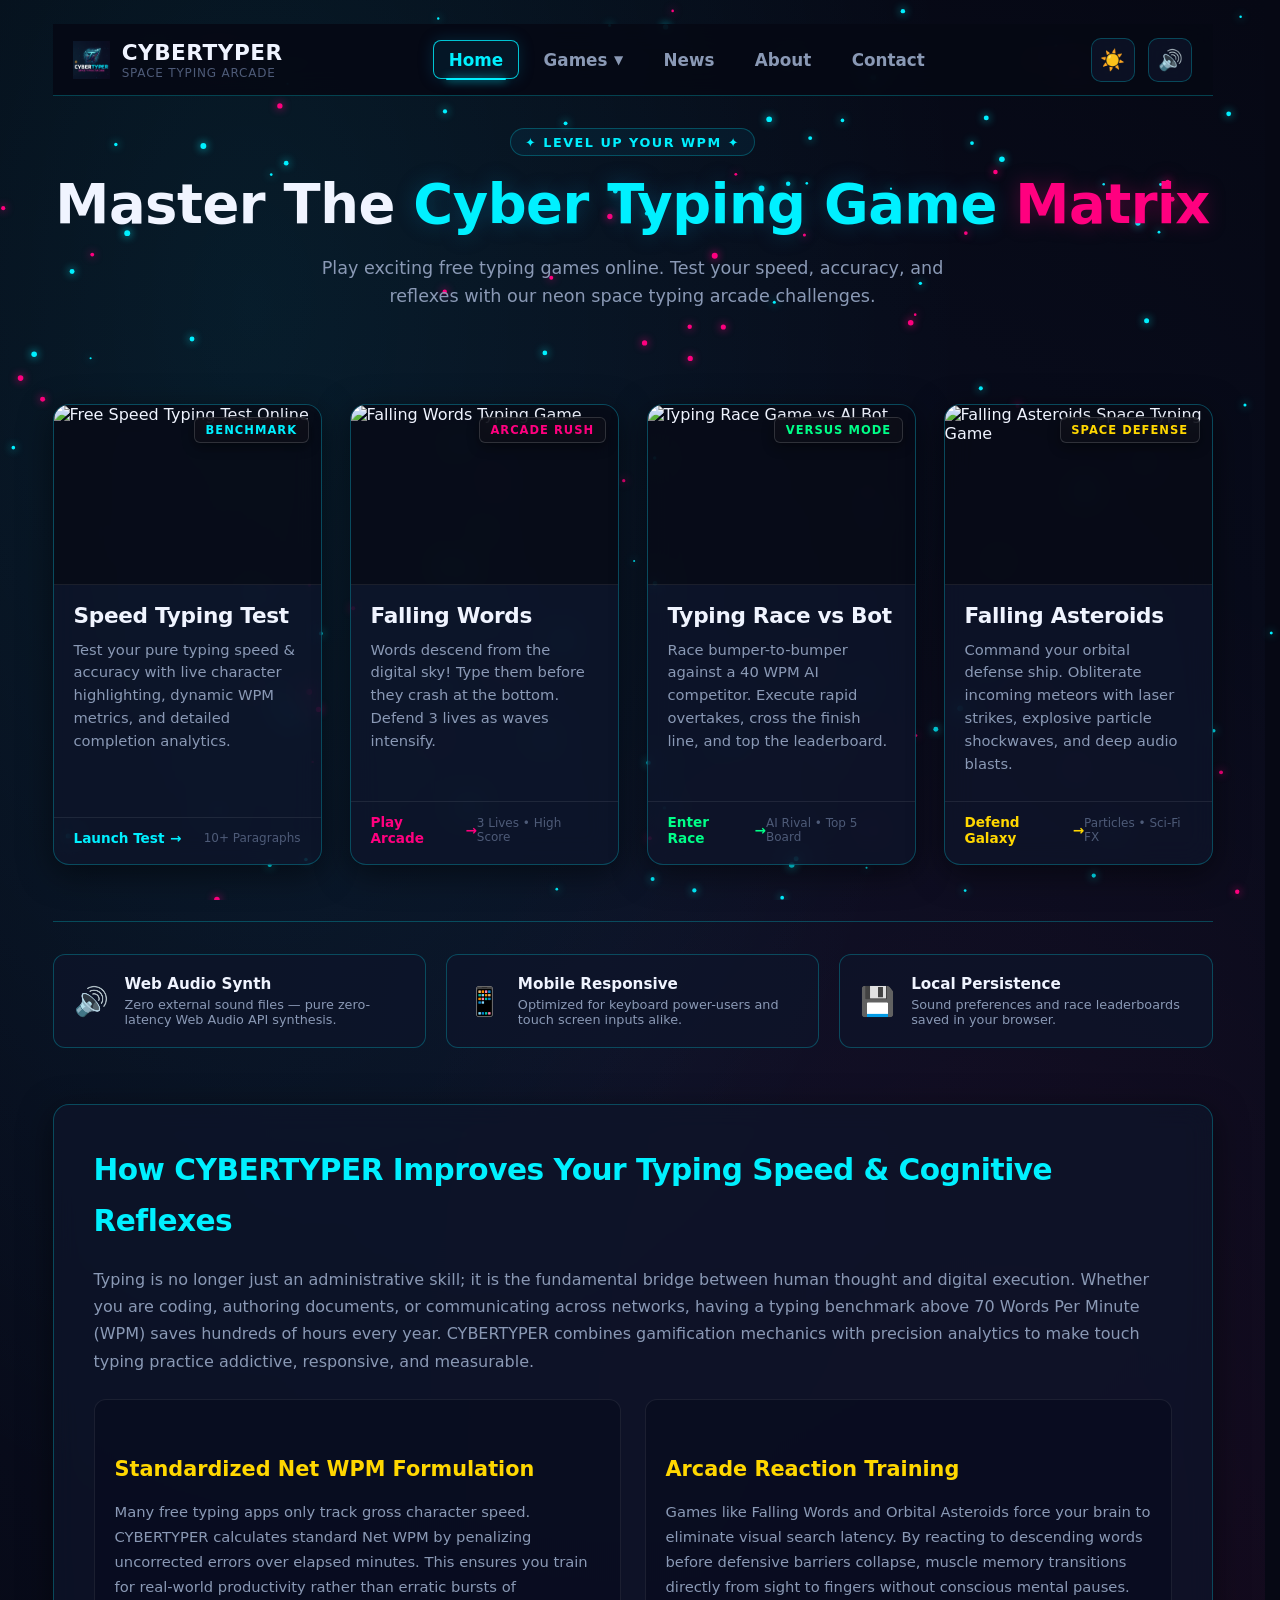
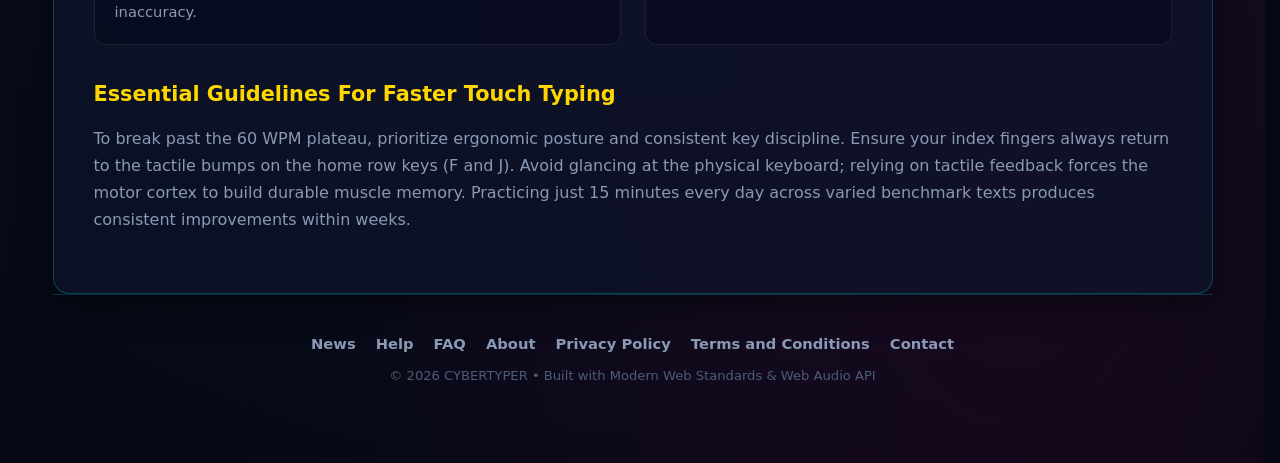
==== commit caed2586: "Replace app.js with nav.js in index.html" ====
--- a/index.html
+++ b/index.html
@@ -334,8 +334,7 @@
     </footer>
   </div>
 
-  <!-- External App & Navigation Scripts -->
-  <script src="./js/app.js" defer></script>
+  <!-- Navigation Script (Replaced app.js with nav.js) -->
   <script src="./js/nav.js" defer></script>
 
   <!-- Google AdSense -->
--- a/css/style.css
+++ b/css/style.css
@@ -1,392 +1,798 @@
-<!DOCTYPE html>
-<html lang="en">
-<head>
-  <meta charset="UTF-8">
-  <meta name="viewport" content="width=device-width, initial-scale=1.0">
-  <title>Speed Typing Test // CYBERTYPER</title>
-  
-  <link rel="canonical" href="https://typigamx.in/games/speed-test.html">
-  
-  <meta property="og:type" content="website">
-  <meta property="og:url" content="https://typigamx.in/games/speed-test.html">
-  <meta property="og:title" content="Speed Typing Test // CYBERTYPER">
-  <meta property="og:description" content="Test your pure typing speed & accuracy with live character highlighting, dynamic WPM metrics, and detailed completion analytics.">
-  <meta property="og:image" content="https://typigamx.in/image/og-preview.png">
-
-  <link rel="icon" type="image/svg+xml" href="data:image/svg+xml,<svg xmlns='http://www.w3.org/2000/svg' viewBox='0 0 100 100'><text y='.9em' font-size='90'>⚡</text></svg>">
-  
-  <!-- Link Your Consolidated CSS File -->
-  <link rel="stylesheet" href="../css/style.css">
-</head>
-<body>
-  <div class="stars-bg"></div>
-
-  <div class="container">
-    <!-- Header Integration -->
-    <header class="site-header">
-      <a href="../index.html" class="brand-wrapper">
-        <img src="data:image/svg+xml,<svg xmlns='http://www.w3.org/2000/svg' viewBox='0 0 100 100'><text y='.9em' font-size='90'>⚡</text></svg>" alt="CYBERTYPER Logo" class="site-logo">
-        <div>
-          <div class="brand-title">CYBERTYPER</div>
-          <div class="brand-subtitle">Space Typing Arcade</div>
-        </div>
-      </a>
-
-      <!-- Navigation Menu -->
-      <nav id="cyberMainNav" class="cyber-nav" aria-label="Main Navigation">
-        <div class="cyber-nav-item">
-          <a href="../index.html" class="cyber-nav-link">Home</a>
-        </div>
-        <div class="cyber-nav-item cyber-dropdown" id="cyberGamesDropdown">
-          <button class="cyber-nav-link active" id="cyberGamesTrigger" aria-expanded="false" aria-haspopup="true">
-            Games <span class="dropdown-arrow">▼</span>
-          </button>
-          <ul class="cyber-dropdown-menu" aria-label="Games Submenu">
-            <li class="cyber-dropdown-item"><a href="speed-test.html" class="cyber-dropdown-link">⚡ Speed Typing Test</a></li>
-            <li class="cyber-dropdown-item"><a href="falling-words.html" class="cyber-dropdown-link">🌧️ Falling Words</a></li>
-            <li class="cyber-dropdown-item"><a href="typing-race.html" class="cyber-dropdown-link">🏎️ Typing Race vs Bot</a></li>
-            <li class="cyber-dropdown-item"><a href="asteroid-game.html" class="cyber-dropdown-link">☄️ Falling Asteroids</a></li>
-          </ul>
-        </div>
-        <div class="cyber-nav-item">
-          <a href="../pages/content.html" class="cyber-nav-link">News</a>
-        </div>
-        <div class="cyber-nav-item">
-          <a href="../pages/about.html" class="cyber-nav-link">About</a>
-        </div>
-        <div class="cyber-nav-item">
-          <a href="../pages/contact.html" class="cyber-nav-link">Contact</a>
-        </div>
-      </nav>
-
-      <!-- Actions: Theme Toggle + Sound + Hamburger -->
-      <div class="header-actions">
-        <button id="themeToggleBtn" class="theme-toggle-btn" aria-label="Toggle Theme" title="Toggle Light/Dark Mode">
-          <span id="themeIcon">☀️</span>
-        </button>
-        <button id="soundToggle" class="sound-toggle-btn" aria-label="Toggle Sound" title="Sound Mute/Unmute">
-          <span id="soundIcon">🔊</span>
-        </button>
-        <button id="cyberNavToggle" class="cyber-hamburger" aria-label="Toggle Menu" aria-expanded="false" aria-controls="cyberMainNav">
-          <span></span>
-          <span></span>
-          <span></span>
-        </button>
-      </div>
-    </header>
-
-    <!-- Mode Selector & PB tracker -->
-    <div class="mode-bar" style="display:flex; justify-content:space-between; align-items:center; background:var(--bg-card); border:1px solid var(--border-neon); border-radius:12px; padding:0.6rem 1.25rem; margin-bottom:1.25rem;">
-      <div class="mode-group" style="display:flex; gap:0.5rem; align-items:center;">
-        <span style="color:var(--text-muted);">Mode:</span>
-        <button class="mode-btn active" data-mode="passage">Passage</button>
-        <button class="mode-btn" data-mode="30">30s Rush</button>
-        <button class="mode-btn" data-mode="60">60s Matrix</button>
-      </div>
-      <div class="pb-pill">
-        <span>★ PB:</span>
-        <span id="personalBest">0</span> WPM
-      </div>
-    </div>
-
-    <!-- HUD -->
-    <div class="hud-bar" style="display:grid; grid-template-columns:repeat(4, 1fr); gap:1rem; margin-bottom:1.25rem;">
-      <div class="stat-card wpm" style="background:var(--bg-card); border:1px solid var(--border-neon); border-radius:12px; padding:0.85rem; text-align:center;">
-        <div class="stat-label">Net WPM</div>
-        <div class="stat-value" id="hudWpm">0</div>
-      </div>
-      <div class="stat-card acc" style="background:var(--bg-card); border:1px solid var(--border-neon); border-radius:12px; padding:0.85rem; text-align:center;">
-        <div class="stat-label">Accuracy</div>
-        <div class="stat-value" id="hudAcc">100%</div>
-      </div>
-      <div class="stat-card err" style="background:var(--bg-card); border:1px solid var(--border-neon); border-radius:12px; padding:0.85rem; text-align:center;">
-        <div class="stat-label">Errors</div>
-        <div class="stat-value" id="hudErr">0</div>
-      </div>
-      <div class="stat-card time" style="background:var(--bg-card); border:1px solid var(--border-neon); border-radius:12px; padding:0.85rem; text-align:center;">
-        <div class="stat-label">Time</div>
-        <div class="stat-value" id="hudTime">00:00</div>
-      </div>
-    </div>
-
-    <div class="progress-track">
-      <div class="progress-fill" id="progressFill"></div>
-    </div>
-
-    <!-- Main Arena -->
-    <div class="typing-arena" id="typingArena">
-      <input type="text" id="mobileInput" class="hidden-input" autocomplete="off" autocapitalize="off" spellcheck="false" style="position:absolute; inset:0; width:100%; height:100%; opacity:0; cursor:text; z-index:5;">
-
-      <div class="text-display-wrapper" id="displayWrapper">
-        <div class="text-display" id="textDisplay"></div>
-      </div>
-
-      <div class="focus-tip">
-        <span class="focus-badge">✦ Tab + Enter / Esc to restart</span>
-        <span id="passageNum">Passage #1</span>
-      </div>
-    </div>
-
-    <div class="action-controls" style="display:flex; justify-content:center; gap:1rem; margin-top:1.5rem;">
-      <button id="restartBtn" class="btn-action cyber-nav-link"><span>↺</span> Restart (Esc)</button>
-      <button id="nextPassageBtn" class="btn-action cyber-nav-link"><span>⏭</span> Next Passage</button>
-    </div>
-
-    <footer class="site-footer">
-      <ul class="footer-nav">
-        <li><a href="../index.html">Home Hub</a></li>
-        <li><a href="#">Benchmark Rules</a></li>
-        <li><a href="#">Privacy Policy</a></li>
-      </ul>
-      <p class="footer-copy">© 2026 CYBERTYPER. All rights reserved.</p>
-    </footer>
-  </div>
-
-  <!-- JavaScript Engine (Theme Toggle, Modes, Story Passages & Typing Test) -->
-  <script>
-    document.addEventListener('DOMContentLoaded', () => {
-      // 1. Theme Toggle Handler
-      const themeToggleBtn = document.getElementById("themeToggleBtn");
-      const themeIcon = document.getElementById("themeIcon");
-
-      const savedTheme = localStorage.getItem("cyber_theme") || "dark";
-      if (savedTheme === "light") {
-        document.documentElement.setAttribute("data-theme", "light");
-        if (themeIcon) themeIcon.textContent = "🌙";
-      } else {
-        document.documentElement.removeAttribute("data-theme");
-        if (themeIcon) themeIcon.textContent = "☀️";
-      }
-
-      if (themeToggleBtn) {
-        themeToggleBtn.addEventListener("click", (e) => {
-          e.preventDefault();
-          const currentTheme = document.documentElement.getAttribute("data-theme");
-          if (currentTheme === "light") {
-            document.documentElement.removeAttribute("data-theme");
-            localStorage.setItem("cyber_theme", "dark");
-            if (themeIcon) themeIcon.textContent = "☀️";
-          } else {
-            document.documentElement.setAttribute("data-theme", "light");
-            localStorage.setItem("cyber_theme", "light");
-            if (themeIcon) themeIcon.textContent = "🌙";
-          }
-        });
-      }
-
-      // 2. Mobile Nav Toggle
-      const navToggle = document.getElementById('cyberNavToggle');
-      const mainNav = document.getElementById('cyberMainNav');
-      if (navToggle && mainNav) {
-        navToggle.addEventListener('click', () => {
-          mainNav.classList.toggle('nav-open');
-        });
-      }
-
-      // 3. Typing Game Engine & Passages
-      const passages = [
-        "Leo woke up early to watch the sunrise. The sky started soft and pink, turning bright gold as the morning breeze rustled the garden leaves. He loved these quiet moments before the busy day began.",
-        "Yesterday, his grandfather had shared an ancient wooden puzzle. The complex mechanism featured intricate brass gears and a hidden latch. At first, Leo felt overwhelmed by the perplexing design. Every twist seemed futile, and the tiny interlocking pieces resisted his logical efforts.",
-        "Instead of surrendering, he analyzed the geometric patterns carefully. He discovered a subtle indentation on the side panel. With a gentle push, a secret compartment opened, revealing a handwritten journal from decades past. The fading pages detailed a remarkable journey across uncharted oceans, filled with breathtaking discoveries and profound resilience.",
-        "Leo realized that every challenge in life, no matter how formidable or obscure, carries hidden wisdom. By maintaining relentless curiosity and patience, we unlock doors we never knew existed. He smiled, ready to embrace whatever extraordinary adventures awaited him today."
-      ];
-
-      let currentPassageIndex = 0;
-      let currentMode = "passage";
-      let timer = null;
-      let timeElapsed = 0;
-      let timeLeft = 0;
-      let errors = 0;
-      let isStarted = false;
-      let isFinished = false;
-
-      const textDisplay = document.getElementById("textDisplay");
-      const mobileInput = document.getElementById("mobileInput");
-      const typingArena = document.getElementById("typingArena");
-      const hudWpm = document.getElementById("hudWpm");
-      const hudAcc = document.getElementById("hudAcc");
-      const hudErr = document.getElementById("hudErr");
-      const hudTime = document.getElementById("hudTime");
-      const progressFill = document.getElementById("progressFill");
-      const passageNum = document.getElementById("passageNum");
-      const restartBtn = document.getElementById("restartBtn");
-      const nextPassageBtn = document.getElementById("nextPassageBtn");
-      const modeButtons = document.querySelectorAll(".mode-btn");
-
-      function loadPassage(index) {
-        if (!textDisplay) return;
-        const text = passages[index];
-        textDisplay.innerHTML = "";
-        
-        const words = text.split(" ");
-        words.forEach((wordStr, wordIdx) => {
-          const wordSpan = document.createElement("span");
-          wordSpan.classList.add("word");
-          
-          wordStr.split("").forEach((char) => {
-            const span = document.createElement("span");
-            span.classList.add("char", "pending");
-            span.textContent = char;
-            wordSpan.appendChild(span);
-          });
-
-          if (wordIdx < words.length - 1) {
-            const spaceSpan = document.createElement("span");
-            spaceSpan.classList.add("char", "pending");
-            spaceSpan.textContent = " ";
-            wordSpan.appendChild(spaceSpan);
-          }
-
-          textDisplay.appendChild(wordSpan);
-        });
-
-        const firstChar = textDisplay.querySelector(".char");
-        if (firstChar) firstChar.classList.add("current");
-
-        if (passageNum) passageNum.textContent = currentMode === "passage" ? `Passage #${index + 1}` : `Timed Mode (${currentMode}s)`;
-        resetState();
-      }
-
-      function resetState() {
-        clearInterval(timer);
-        isStarted = false;
-        isFinished = false;
-        timeElapsed = 0;
-        if (currentMode === "30") timeLeft = 30;
-        else if (currentMode === "60") timeLeft = 60;
-        else timeLeft = 0;
-
-        errors = 0;
-        if (mobileInput) mobileInput.value = "";
-        if (typingArena) typingArena.classList.remove("focused");
-        if (hudWpm) hudWpm.textContent = "0";
-        if (hudAcc) hudAcc.textContent = "100%";
-        if (hudErr) hudErr.textContent = "0";
-        
-        if (currentMode === "passage") {
-          if (hudTime) hudTime.textContent = "00:00";
-        } else {
-          let mins = Math.floor(timeLeft / 60);
-          let secs = timeLeft % 60;
-          if (hudTime) hudTime.textContent = `${String(mins).padStart(2, '0')}:${String(secs).padStart(2, '0')}`;
-        }
-        if (progressFill) progressFill.style.width = "0%";
-      }
-
-      function initTest() {
-        loadPassage(currentPassageIndex);
-        if (mobileInput) mobileInput.focus();
-      }
-
-      modeButtons.forEach(btn => {
-        btn.addEventListener("click", () => {
-          modeButtons.forEach(b => b.classList.remove("active"));
-          btn.classList.add("active");
-          currentMode = btn.getAttribute("data-mode");
-          initTest();
-        });
-      });
-
-      if (mobileInput) {
-        mobileInput.addEventListener("input", () => {
-          if (isFinished) return;
-
-          const typedValue = mobileInput.value;
-          const chars = textDisplay.querySelectorAll(".char");
-
-          if (!isStarted && typedValue.length > 0) {
-            isStarted = true;
-            if (typingArena) typingArena.classList.add("focused");
-            
-            timer = setInterval(() => {
-              if (currentMode === "passage") {
-                timeElapsed++;
-                let mins = Math.floor(timeElapsed / 60);
-                let secs = timeElapsed % 60;
-                if (hudTime) hudTime.textContent = `${String(mins).padStart(2, '0')}:${String(secs).padStart(2, '0')}`;
-                
-                if (timeElapsed > 0) {
-                  let wordsTypedCount = (typedValue.length / 5);
-                  let wpm = Math.round((wordsTypedCount / timeElapsed) * 60);
-                  if (hudWpm) hudWpm.textContent = wpm > 0 ? wpm : 0;
-                }
-              } else {
-                timeLeft--;
-                let mins = Math.floor(timeLeft / 60);
-                let secs = timeLeft % 60;
-                if (hudTime) hudTime.textContent = `${String(mins).padStart(2, '0')}:${String(secs).padStart(2, '0')}`;
-                
-                let timeSpent = (currentMode === "30" ? 30 : 60) - timeLeft;
-                if (timeSpent > 0) {
-                  let wordsTypedCount = (typedValue.length / 5);
-                  let wpm = Math.round((wordsTypedCount / timeSpent) * 60);
-                  if (hudWpm) hudWpm.textContent = wpm > 0 ? wpm : 0;
-                }
-
-                if (timeLeft <= 0) {
-                  clearInterval(timer);
-                  isFinished = true;
-                  if (typingArena) typingArena.classList.remove("focused");
-                }
-              }
-            }, 1000);
-          }
-
-          errors = 0;
-          chars.forEach((charSpan, idx) => {
-            charSpan.classList.remove("correct", "wrong", "current", "pending");
-            if (idx < typedValue.length) {
-              if (typedValue[idx] === charSpan.textContent) {
-                charSpan.classList.add("correct");
-              } else {
-                charSpan.classList.add("wrong");
-                errors++;
-              }
-            } else if (idx === typedValue.length) {
-              charSpan.classList.add("current");
-            } else {
-              charSpan.classList.add("pending");
-            }
-          });
-
-          if (hudErr) hudErr.textContent = errors;
-          let accuracy = typedValue.length > 0 ? Math.max(0, Math.round(((typedValue.length - errors) / typedValue.length) * 100)) : 100;
-          if (hudAcc) hudAcc.textContent = `${accuracy}%`;
-
-          if (progressFill) {
-            let progressPct = (typedValue.length / chars.length) * 100;
-            progressFill.style.width = `${Math.min(100, progressPct)}%`;
-          }
-
-          if (currentMode === "passage" && typedValue.length >= chars.length) {
-            clearInterval(timer);
-            isFinished = true;
-            if (typingArena) typingArena.classList.remove("focused");
-          }
-        });
-      }
-
-      document.addEventListener("keydown", (e) => {
-        if (e.key === "Escape" || (e.key === "Tab" && document.activeElement === mobileInput)) {
-          if (e.key === "Tab") e.preventDefault();
-          initTest();
-        }
-      });
-
-      if (restartBtn) restartBtn.addEventListener("click", () => initTest());
-      if (nextPassageBtn) {
-        nextPassageBtn.addEventListener("click", () => {
-          currentPassageIndex = (currentPassageIndex + 1) % passages.length;
-          initTest();
-        });
-      }
-
-      if (typingArena && mobileInput) {
-        typingArena.addEventListener("click", () => mobileInput.focus());
-      }
-
-      initTest();
-    });
-  </script>
-</body>
-</html>
+/* ==========================================================================
+   CYBERTYPER - DESKTOP-OPTIMIZED GLOBAL STYLES
+   ========================================================================== */
+
+:root {
+  /* Surface & Base Colors (Dark Mode Default) */
+  --bg-deep: #060814;
+  --bg-card: rgba(14, 20, 42, 0.75);
+  --bg-card-hover: rgba(22, 32, 68, 0.85);
+  --bg-guide: rgba(8, 12, 30, 0.7);
+  --header-bg: rgba(6, 8, 20, 0.88);
+  --dropdown-bg: rgba(10, 15, 35, 0.96);
+  --icon-bg: rgba(0, 0, 0, 0.35);
+
+  /* Neon Glow Accents */
+  --cyan-glow: #00f0ff;
+  --cyan-dim: #0099aa;
+  --magenta-glow: #ff007f;
+  --magenta-dim: #aa0055;
+  --emerald-glow: #00ff88;
+  --gold-glow: #ffd700;
+  --danger-glow: #ff3366;
+
+  /* Borders & Dividers */
+  --border-neon: rgba(0, 240, 255, 0.25);
+  --border-neon-hover: rgba(0, 240, 255, 0.8);
+  --border-subtle: rgba(255, 255, 255, 0.08);
+
+  /* Typography Colors */
+  --text-main: #f0f4ff;
+  --text-muted: #8a99b5;
+  --text-dim: #4e5b78;
+  --char-pending: #4f5f80;
+
+  /* Fonts */
+  --font-main: system-ui, -apple-system, BlinkMacSystemFont, 'Segoe UI', Roboto, sans-serif;
+  --font-mono: 'Cascadia Code', 'Fira Code', Consolas, 'Courier New', monospace;
+
+  /* Shadows */
+  --shadow-neon-cyan: 0 0 20px rgba(0, 240, 255, 0.35), 0 0 40px rgba(0, 240, 255, 0.15);
+  --shadow-neon-magenta: 0 0 20px rgba(255, 0, 127, 0.35), 0 0 40px rgba(255, 0, 127, 0.15);
+  --shadow-box: 0 8px 32px rgba(0, 0, 0, 0.5);
+
+  /* Transitions */
+  --transition-smooth: all 0.25s cubic-bezier(0.16, 1, 0.3, 1);
+  --transition-colors: background-color 0.3s ease, border-color 0.3s ease, color 0.3s ease;
+}
+
+[data-theme="light"] {
+  --bg-deep: #f2f5fb;
+  --bg-card: rgba(255, 255, 255, 0.88);
+  --bg-card-hover: rgba(255, 255, 255, 0.98);
+  --bg-guide: rgba(240, 245, 255, 0.7);
+  --header-bg: rgba(245, 248, 255, 0.92);
+  --dropdown-bg: rgba(255, 255, 255, 0.98);
+  --icon-bg: rgba(0, 119, 170, 0.08);
+
+  --cyan-glow: #0077aa;
+  --cyan-dim: #005577;
+  --magenta-glow: #d6006c;
+  --magenta-dim: #99004d;
+  --emerald-glow: #009955;
+  --gold-glow: #c48000;
+  --danger-glow: #e61f4d;
+
+  --border-neon: rgba(0, 150, 215, 0.35);
+  --border-neon-hover: rgba(0, 150, 215, 0.9);
+  --border-subtle: rgba(0, 0, 0, 0.08);
+
+  --text-main: #141b2d;
+  --text-muted: #53647f;
+  --text-dim: #8493a8;
+  --char-pending: #94a3b8;
+
+  --shadow-neon-cyan: 0 0 15px rgba(0, 119, 170, 0.25);
+  --shadow-neon-magenta: 0 0 15px rgba(214, 0, 108, 0.25);
+  --shadow-box: 0 8px 30px rgba(20, 35, 60, 0.08);
+}
+
+/* RESET & FOUNDATIONS */
+*, *::before, *::after {
+  box-sizing: border-box;
+  margin: 0;
+  padding: 0;
+}
+
+html {
+  scrollbar-gutter: stable;
+}
+
+body {
+  background-color: var(--bg-deep);
+  background-image: 
+    radial-gradient(ellipse at 20% 15%, rgba(0, 240, 255, 0.08) 0%, transparent 50%),
+    radial-gradient(ellipse at 80% 85%, rgba(255, 0, 127, 0.07) 0%, transparent 50%),
+    radial-gradient(circle at 50% 50%, rgba(16, 24, 52, 0.5) 0%, var(--bg-deep) 100%);
+  color: var(--text-main);
+  font-family: var(--font-main);
+  min-height: 100vh;
+  display: flex;
+  flex-direction: column;
+  overflow-x: hidden;
+  position: relative;
+  transition: var(--transition-colors);
+}
+
+[data-theme="light"] body {
+  background-image: 
+    radial-gradient(ellipse at 20% 15%, rgba(0, 119, 170, 0.08) 0%, transparent 50%),
+    radial-gradient(ellipse at 80% 85%, rgba(214, 0, 108, 0.06) 0%, transparent 50%),
+    radial-gradient(circle at 50% 50%, #e7edf8 0%, var(--bg-deep) 100%);
+}
+
+.stars-bg {
+  position: fixed;
+  inset: 0;
+  width: 100%;
+  height: 100%;
+  pointer-events: none;
+  z-index: 0;
+  opacity: 0.6;
+}
+
+[data-theme="light"] .stars-bg {
+  opacity: 0.25;
+}
+
+.container {
+  width: 100%;
+  max-width: 1200px;
+  margin: 0 auto;
+  padding: 1.5rem 1.25rem 3rem;
+  position: relative;
+  z-index: 1;
+}
+
+body:has(.canvas-wrap) .container,
+.game-container {
+  max-width: 780px;
+  padding: 1rem 1rem 2.5rem;
+}
+
+.canvas-wrap {
+  width: 100%;
+  max-width: 780px;
+  height: 680px;
+  margin: 0 auto;
+}
+
+/* SITE HEADER & NAVIGATION (Desktop Only) */
+.site-header {
+  position: sticky;
+  top: 0;
+  z-index: 1000;
+  display: flex;
+  align-items: center;
+  justify-content: space-between;
+  min-height: 72px;
+  padding: 0.85rem 1.25rem;
+  background: var(--header-bg);
+  backdrop-filter: blur(14px);
+  -webkit-backdrop-filter: blur(14px);
+  border-bottom: 1px solid var(--border-neon);
+  margin-bottom: 2rem;
+}
+
+.brand-wrapper {
+  display: flex;
+  align-items: center;
+  gap: 12px;
+  text-decoration: none;
+  flex-shrink: 0;
+  min-width: 180px;
+}
+
+.site-logo {
+  height: 38px;
+  width: auto;
+  object-fit: contain;
+  display: block;
+}
+
+.brand-title {
+  font-size: 1.35rem;
+  font-weight: 800;
+  color: var(--text-main);
+  letter-spacing: 0.5px;
+  line-height: 1.2;
+}
+
+.brand-subtitle {
+  font-size: 0.75rem;
+  color: var(--text-dim);
+  letter-spacing: 0.8px;
+  text-transform: uppercase;
+}
+
+.cyber-nav {
+  display: flex;
+  align-items: center;
+  gap: 0.5rem;
+  list-style: none;
+}
+
+.cyber-nav-item {
+  position: relative;
+}
+
+.cyber-nav-link {
+  display: inline-flex;
+  align-items: center;
+  gap: 0.4rem;
+  color: var(--text-muted);
+  text-decoration: none;
+  font-size: 1.05rem;
+  font-weight: 600;
+  padding: 0.55rem 0.95rem;
+  border-radius: 8px;
+  transition: var(--transition-smooth);
+  border: 1px solid transparent;
+  cursor: pointer;
+  background: transparent;
+  font-family: inherit;
+}
+
+.cyber-nav-link:hover,
+.cyber-nav-link:focus-visible {
+  color: var(--cyan-glow);
+  background: rgba(0, 119, 170, 0.08);
+  border-color: var(--border-neon);
+  box-shadow: 0 0 12px rgba(0, 119, 170, 0.2);
+  outline: none;
+}
+
+.cyber-nav-link.active {
+  color: var(--cyan-glow);
+  border-color: var(--border-neon-hover);
+  background: rgba(0, 119, 170, 0.12);
+  box-shadow: 0 0 15px rgba(0, 119, 170, 0.25);
+  position: relative;
+}
+
+.cyber-nav-link.active::after {
+  content: '';
+  position: absolute;
+  bottom: -2px;
+  inset-inline: 15%;
+  height: 2px;
+  background: var(--cyan-glow);
+  box-shadow: 0 0 8px var(--cyan-glow);
+  border-radius: 2px;
+}
+
+/* Dropdown */
+.cyber-dropdown {
+  position: relative;
+}
+
+.cyber-dropdown-menu {
+  position: absolute;
+  top: calc(100% + 8px);
+  left: 0;
+  min-width: 240px;
+  background: var(--dropdown-bg);
+  backdrop-filter: blur(16px);
+  -webkit-backdrop-filter: blur(16px);
+  border: 1px solid var(--border-neon);
+  border-radius: 12px;
+  padding: 0.6rem;
+  list-style: none;
+  opacity: 0;
+  visibility: hidden;
+  transform: translateY(8px);
+  transition: var(--transition-smooth);
+  box-shadow: var(--shadow-box);
+  z-index: 1050;
+}
+
+.cyber-dropdown:hover .cyber-dropdown-menu,
+.cyber-dropdown:focus-within .cyber-dropdown-menu,
+.cyber-dropdown.dropdown-open .cyber-dropdown-menu {
+  opacity: 1;
+  visibility: visible;
+  transform: translateY(0);
+}
+
+.cyber-dropdown-item {
+  margin: 0.15rem 0;
+}
+
+.cyber-dropdown-link {
+  display: flex;
+  align-items: center;
+  gap: 0.75rem;
+  padding: 0.65rem 0.95rem;
+  color: var(--text-main);
+  text-decoration: none;
+  font-size: 0.95rem;
+  font-weight: 600;
+  border-radius: 8px;
+  transition: var(--transition-smooth);
+}
+
+.cyber-dropdown-link:hover,
+.cyber-dropdown-link:focus-visible {
+  background: rgba(0, 119, 170, 0.12);
+  color: var(--cyan-glow);
+  transform: translateX(4px);
+  outline: none;
+}
+
+.dropdown-arrow {
+  font-size: 0.75rem;
+  transition: transform 0.2s ease;
+}
+
+.cyber-dropdown.dropdown-open .dropdown-arrow {
+  transform: rotate(180deg);
+}
+
+/* Hidden Hamburger on Desktop */
+.cyber-hamburger {
+  display: none !important;
+}
+
+.header-actions {
+  display: flex;
+  align-items: center;
+  gap: 0.85rem;
+  flex-shrink: 0;
+}
+
+.sound-toggle-btn,
+.theme-toggle-btn {
+  width: 44px;
+  height: 44px;
+  border-radius: 10px;
+  background: var(--bg-card);
+  border: 1px solid var(--border-neon);
+  color: var(--text-main);
+  font-size: 1.25rem;
+  cursor: pointer;
+  display: inline-flex;
+  align-items: center;
+  justify-content: center;
+  transition: var(--transition-smooth);
+  backdrop-filter: blur(10px);
+}
+
+.sound-toggle-btn:hover,
+.theme-toggle-btn:hover {
+  border-color: var(--cyan-glow);
+  box-shadow: 0 0 15px rgba(0, 119, 170, 0.35);
+  transform: scale(1.05);
+}
+
+.sound-toggle-btn.muted {
+  border-color: rgba(255, 51, 102, 0.4);
+  color: var(--danger-glow);
+}
+
+/* HERO SECTION */
+.hero {
+  text-align: center;
+  margin-bottom: 3.5rem;
+  min-height: 210px;
+}
+
+.hero-badge {
+  display: inline-block;
+  padding: 0.35rem 0.9rem;
+  border-radius: 30px;
+  background: rgba(0, 119, 170, 0.1);
+  border: 1px solid var(--border-neon);
+  color: var(--cyan-glow);
+  font-size: 0.8rem;
+  font-weight: 700;
+  letter-spacing: 1.5px;
+  text-transform: uppercase;
+  margin-bottom: 1rem;
+}
+
+.hero-title {
+  font-size: 3.4rem;
+  font-weight: 900;
+  line-height: 1.2;
+  margin-bottom: 1rem;
+  letter-spacing: -0.5px;
+  color: var(--text-main);
+}
+
+.hero-title .glow-cyan {
+  color: var(--cyan-glow);
+  text-shadow: 0 0 20px rgba(0, 119, 170, 0.35);
+}
+
+.hero-title .glow-pink {
+  color: var(--magenta-glow);
+  text-shadow: 0 0 20px rgba(214, 0, 108, 0.35);
+}
+
+.hero-desc {
+  max-width: 640px;
+  margin: 0 auto;
+  font-size: 1.1rem;
+  color: var(--text-muted);
+  line-height: 1.6;
+}
+
+/* GAMES GRID & CARDS */
+.games-grid {
+  display: grid;
+  grid-template-columns: repeat(4, 1fr);
+  gap: 1.75rem;
+  margin-bottom: 3.5rem;
+}
+
+.game-card {
+  position: relative;
+  background: var(--bg-card);
+  border: 1px solid var(--border-neon);
+  border-radius: 16px;
+  padding: 0;
+  display: flex;
+  flex-direction: column;
+  justify-content: space-between;
+  text-decoration: none;
+  color: inherit;
+  backdrop-filter: blur(14px);
+  -webkit-backdrop-filter: blur(14px);
+  box-shadow: var(--shadow-box);
+  min-height: 380px;
+  transition: transform 0.28s cubic-bezier(0.2, 0.8, 0.2, 1),
+              border-color 0.28s ease,
+              box-shadow 0.28s ease;
+  overflow: hidden;
+}
+
+.game-card::before {
+  content: '';
+  position: absolute;
+  top: 0;
+  inset-inline: 0;
+  height: 3px;
+  background: linear-gradient(90deg, transparent, var(--card-accent, var(--cyan-glow)), transparent);
+  opacity: 0;
+  transition: opacity 0.3s ease;
+  z-index: 3;
+}
+
+.game-card:hover,
+.game-card:focus-visible {
+  transform: translateY(-8px) scale(1.02);
+  border-color: var(--card-accent, var(--border-neon-hover));
+  box-shadow: var(--shadow-box), 0 0 20px var(--card-glow, rgba(0, 119, 170, 0.25));
+  outline: none;
+}
+
+.game-card:hover::before,
+.game-card:focus-visible::before {
+  opacity: 1;
+}
+
+.card-thumb-wrap {
+  position: relative;
+  width: 100%;
+  height: 180px;
+  overflow: hidden;
+  background: rgba(0, 0, 0, 0.45);
+  border-bottom: 1px solid var(--border-subtle);
+}
+
+.card-thumb-img {
+  width: 100%;
+  height: 100%;
+  object-fit: cover;
+  object-position: center;
+  display: block;
+  transition: transform 0.4s ease, filter 0.4s ease;
+}
+
+.game-card:hover .card-thumb-img {
+  transform: scale(1.08);
+  filter: brightness(1.12);
+}
+
+.overlay-tag {
+  position: absolute;
+  top: 12px;
+  right: 12px;
+  backdrop-filter: blur(8px);
+  -webkit-backdrop-filter: blur(8px);
+  background: rgba(6, 8, 20, 0.82);
+  z-index: 2;
+  box-shadow: 0 4px 12px rgba(0, 0, 0, 0.4);
+}
+
+[data-theme="light"] .overlay-tag {
+  background: rgba(255, 255, 255, 0.88);
+}
+
+.card-body {
+  padding: 1.25rem 1.4rem 0.75rem 1.4rem;
+  flex-grow: 1;
+  display: flex;
+  flex-direction: column;
+}
+
+.card-tag {
+  font-size: 0.72rem;
+  font-weight: 700;
+  letter-spacing: 1px;
+  text-transform: uppercase;
+  padding: 0.3rem 0.65rem;
+  border-radius: 6px;
+  color: var(--card-accent, var(--cyan-glow));
+  border: 1px solid var(--border-neon);
+}
+
+.card-title {
+  font-size: 1.35rem;
+  font-weight: 800;
+  margin-bottom: 0.65rem;
+  color: var(--text-main);
+  letter-spacing: -0.3px;
+}
+
+.card-desc {
+  font-size: 0.92rem;
+  color: var(--text-muted);
+  line-height: 1.55;
+  margin-bottom: 1rem;
+}
+
+.card-footer {
+  display: flex;
+  align-items: center;
+  justify-content: space-between;
+  padding: 0.9rem 1.4rem 1.3rem 1.4rem;
+  border-top: 1px solid var(--border-subtle);
+}
+
+.card-action-text {
+  font-size: 0.85rem;
+  font-weight: 700;
+  color: var(--card-accent, var(--cyan-glow));
+  display: flex;
+  align-items: center;
+  gap: 0.35rem;
+  transition: gap 0.2s ease;
+}
+
+.game-card:hover .card-action-text {
+  gap: 0.65rem;
+}
+
+.card-meta {
+  font-size: 0.75rem;
+  color: var(--text-dim);
+}
+
+.game-card.theme-cyan    { --card-accent: var(--cyan-glow);    --card-glow: rgba(0, 119, 170, 0.25); }
+.game-card.theme-magenta { --card-accent: var(--magenta-glow); --card-glow: rgba(214, 0, 108, 0.25); }
+.game-card.theme-emerald { --card-accent: var(--emerald-glow); --card-glow: rgba(0, 153, 85, 0.25); }
+.game-card.theme-gold    { --card-accent: var(--gold-glow);    --card-glow: rgba(196, 128, 0, 0.25); }
+
+/* FEATURES STRIP & EDITORIAL ARTICLE */
+.features-strip {
+  display: grid;
+  grid-template-columns: repeat(3, 1fr);
+  gap: 1.25rem;
+  margin-top: 2rem;
+  padding-top: 2rem;
+  border-top: 1px solid var(--border-neon);
+}
+
+.feature-box {
+  background: var(--bg-card);
+  border: 1px solid var(--border-neon);
+  border-radius: 12px;
+  padding: 1.25rem;
+  display: flex;
+  align-items: center;
+  gap: 1rem;
+  min-height: 90px;
+}
+
+.feature-icon {
+  font-size: 1.75rem;
+  flex-shrink: 0;
+}
+
+.feature-heading {
+  font-size: 0.95rem;
+  font-weight: 700;
+  color: var(--text-main);
+  margin-bottom: 0.25rem;
+}
+
+.feature-sub {
+  font-size: 0.8rem;
+  color: var(--text-muted);
+}
+
+.content-article-section {
+  margin-top: 3.5rem;
+  padding: 2.5rem;
+  background: var(--bg-card);
+  border: 1px solid var(--border-neon);
+  border-radius: 16px;
+  backdrop-filter: blur(12px);
+  -webkit-backdrop-filter: blur(12px);
+  box-shadow: var(--shadow-box);
+  color: var(--text-main);
+  line-height: 1.7;
+}
+
+.content-article-section h2 {
+  font-size: 1.85rem;
+  font-weight: 800;
+  color: var(--cyan-glow);
+  margin-bottom: 1.25rem;
+  letter-spacing: -0.5px;
+}
+
+.content-article-section h3 {
+  font-size: 1.3rem;
+  font-weight: 700;
+  color: var(--gold-glow);
+  margin-top: 2rem;
+  margin-bottom: 0.75rem;
+}
+
+.content-article-section p {
+  color: var(--text-muted);
+  font-size: 1rem;
+  margin-bottom: 1.2rem;
+}
+
+.content-grid-2 {
+  display: grid;
+  grid-template-columns: repeat(2, 1fr);
+  gap: 1.5rem;
+  margin: 1.5rem 0;
+}
+
+.guide-card {
+  background: var(--bg-guide);
+  border: 1px solid var(--border-subtle);
+  border-radius: 12px;
+  padding: 1.25rem;
+}
+
+.guide-card h4 {
+  font-size: 1.05rem;
+  color: var(--emerald-glow);
+  margin-bottom: 0.5rem;
+}
+
+.guide-card p {
+  font-size: 0.92rem;
+  margin-bottom: 0;
+}
+
+/* TYPING ARENA */
+.typing-arena {
+  background: var(--bg-card);
+  border: 1px solid var(--border-neon);
+  border-radius: 16px;
+  padding: 1.5rem 1.75rem;
+  position: relative;
+  backdrop-filter: blur(12px);
+  -webkit-backdrop-filter: blur(12px);
+  box-shadow: var(--shadow-box);
+  cursor: text;
+  margin-bottom: 1.5rem;
+  overflow: hidden;
+}
+
+.typing-arena.focused {
+  border-color: var(--cyan-glow);
+  box-shadow: 0 0 25px rgba(0, 240, 255, 0.25);
+}
+
+.text-display-wrapper {
+  position: relative;
+  height: 126px;
+  overflow: hidden;
+  scroll-behavior: smooth;
+}
+
+.text-display {
+  position: relative;
+  font-family: var(--font-mono);
+  font-size: 1.35rem;
+  line-height: 42px;
+  letter-spacing: 0.5px;
+  user-select: none;
+  display: flex;
+  flex-wrap: wrap;
+  align-content: flex-start;
+  white-space: normal;
+}
+
+.word {
+  display: inline-flex;
+  margin-right: 0.55rem;
+  position: relative;
+}
+
+.char {
+  display: inline-block;
+  position: relative;
+  transition: color 0.08s ease;
+}
+
+.char.pending {
+  color: var(--char-pending);
+}
+
+.char.correct {
+  color: var(--emerald-glow);
+}
+
+.char.wrong {
+  color: var(--danger-glow);
+  background-color: rgba(255, 51, 102, 0.28);
+  text-decoration: underline wavy var(--danger-glow);
+}
+
+.char.current::before,
+.char.current-end::after {
+  content: '';
+  position: absolute;
+  top: 15%;
+  bottom: 15%;
+  width: 2.5px;
+  background: var(--cyan-glow);
+  box-shadow: 0 0 8px var(--cyan-glow);
+  border-radius: 2px;
+  animation: caretBlink 1s steps(2, start) infinite;
+}
+
+.char.current::before {
+  left: -1px;
+}
+
+.char.current-end::after {
+  right: -2px;
+}
+
+@keyframes caretBlink {
+  to {
+    visibility: hidden;
+  }
+}
+
+/* FOOTER */
+.site-footer {
+  margin-top: auto;
+  text-align: center;
+  padding: 2.5rem 0 2rem;
+  border-top: 1px solid var(--border-neon);
+  color: var(--text-dim);
+  font-size: 0.9rem;
+  display: flex;
+  flex-direction: column;
+  align-items: center;
+  gap: 1rem;
+}
+
+.footer-nav {
+  display: flex;
+  flex-wrap: wrap;
+  align-items: center;
+  justify-content: center;
+  gap: 0.75rem 1.25rem;
+  list-style: none;
+}
+
+.footer-nav a {
+  color: var(--text-muted);
+  text-decoration: none;
+  font-size: 0.92rem;
+  font-weight: 600;
+  transition: var(--transition-smooth);
+}
+
+.footer-nav a:hover,
+.footer-nav a:focus-visible {
+  color: var(--cyan-glow);
+  outline: none;
+}
+
+.footer-copy {
+  font-size: 0.82rem;
+  color: var(--text-dim);
+}
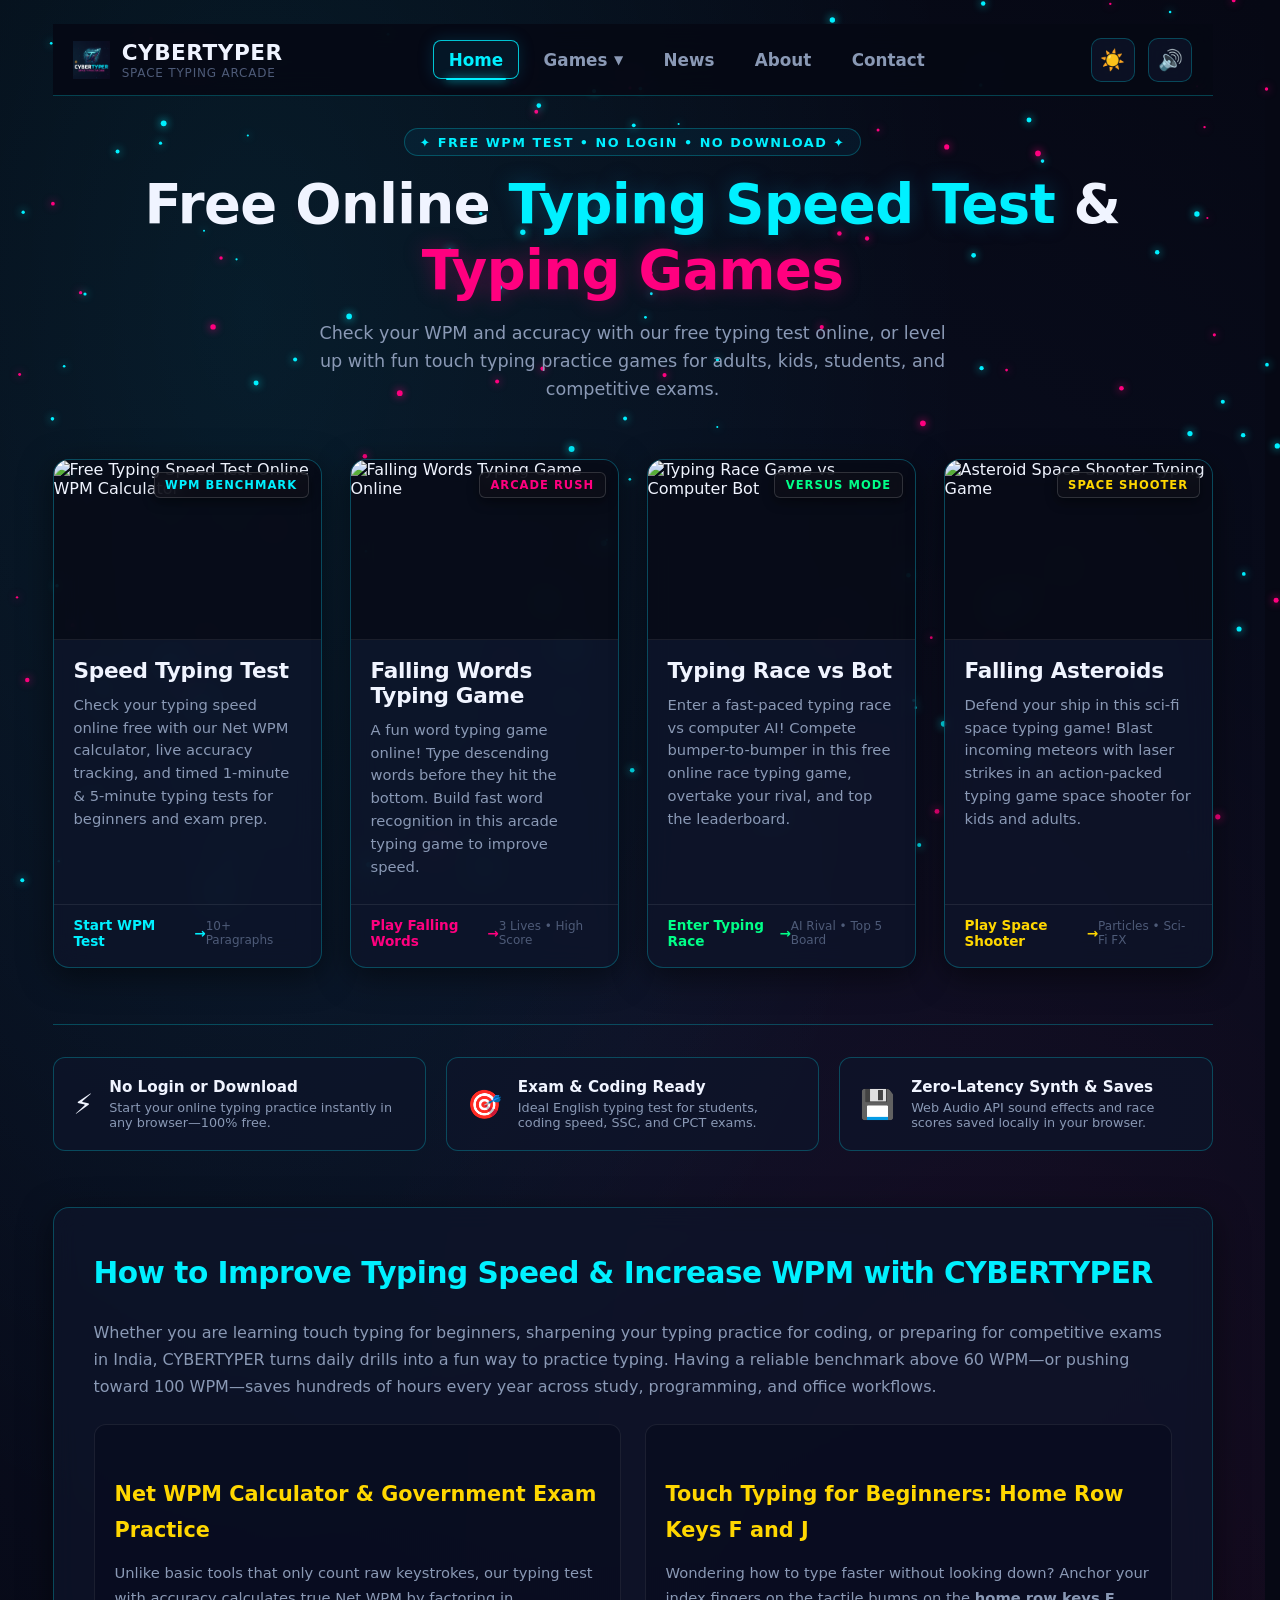
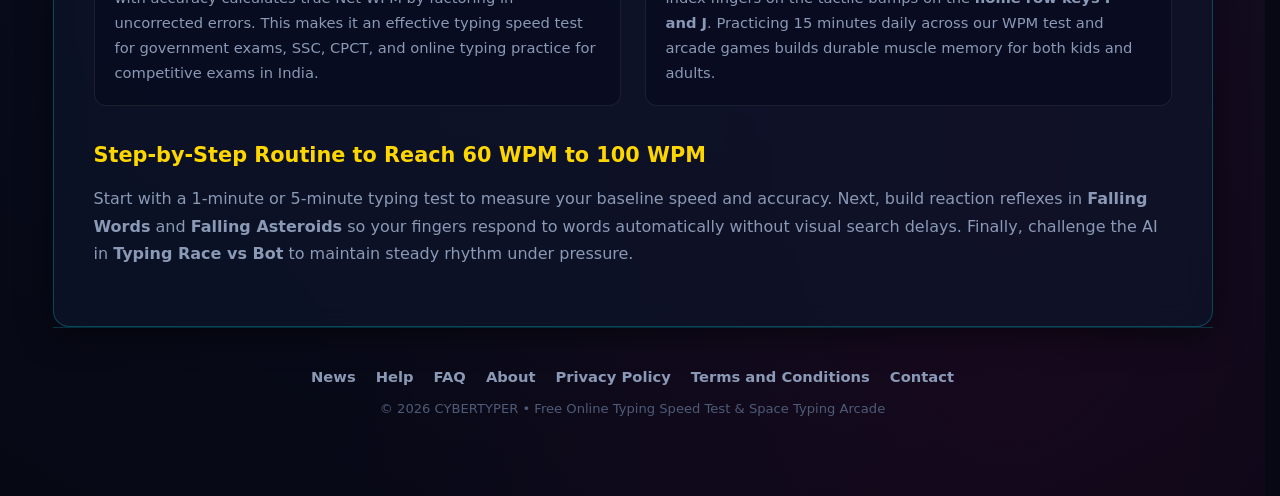
==== commit 107597d7: "Revise SEO metadata and update game descriptions" ====
--- a/index.html
+++ b/index.html
@@ -4,17 +4,18 @@
   <!-- Basic SEO -->
   <meta charset="UTF-8">
   <meta name="viewport" content="width=device-width, initial-scale=1.0">
-  <title>CYBERTYPER // Free Typing Game Online & Speed Test Matrix</title>
-  <meta name="description" content="Play exciting free typing games online with CYBERTYPER. Improve your WPM, accuracy, and typing speed with sci-fi neon arcade typing tests and challenges.">
-  <meta name="keywords" content="typing game, typing speed test, space typing arcade, cybertyper, wpm benchmark, touch typing practice, falling words game, typing race bot, free online typing test">
+  <title>Free Typing Games | CYBERTYPER</title>
+  <meta name="description" content="Take a free typing speed test online (WPM) with accuracy or play free typing games without login. Ideal touch typing practice for students, coding, and SSC/CPCT exams.">
+  <meta name="keywords" content="typing game, free typing games online, typing speed test, typing test online, typing practice, touch typing practice, WPM test, typing games for adults, typing games for kids, falling words typing game, typing race vs computer, asteroid typing game, how to type faster, how to improve typing speed, free typing game without login, typing test India, typing speed test for government exams, typing test for SSC CPCT, English typing test for students, cybertyper">
   <meta name="author" content="CYBERTYPER">
   <meta name="robots" content="index, follow, max-image-preview:large">
 
   <!-- Canonical Link -->
   <link rel="canonical" href="https://typigamx.in/">
 
-  <!-- Favicon -->
-  <link rel="icon" type="image/svg+xml" href="data:image/svg+xml,<svg xmlns='http://www.w3.org/2000/svg' viewBox='0 0 100 100'><text y='.9em' font-size='90'>⚡</text></svg>">
+  <!-- Favicon (Actual PNG logo for clean Google Search snippet icon) -->
+  <link rel="icon" type="image/png" href="https://typigamx.in/image/logo.png">
+  <link rel="apple-touch-icon" href="https://typigamx.in/image/logo.png">
   <meta name="theme-color" content="#0d0f18">
 
   <!-- Font Preconnect to prevent text layout jumping -->
@@ -24,35 +25,72 @@
   <!-- Open Graph / Facebook / WhatsApp -->
   <meta property="og:type" content="website">
   <meta property="og:url" content="https://typigamx.in/">
-  <meta property="og:title" content="CYBERTYPER // Free Typing Game Online & Speed Test">
-  <meta property="og:description" content="Level up your typing speed (WPM) with exciting neon sci-fi typing arcade games and real-time accuracy benchmarks.">
+  <meta property="og:title" content="Free Typing Speed Test & Typing Games Online (WPM) | CYBERTYPER">
+  <meta property="og:description" content="Check your WPM and accuracy with our free online typing speed test and arcade typing games. No login or download required.">
   <meta property="og:image" content="https://typigamx.in/image/og-preview.png">
   <meta property="og:site_name" content="CYBERTYPER">
-  <meta property="og:locale" content="en_US">
+  <meta property="og:locale" content="en_IN">
 
   <!-- Twitter Cards -->
   <meta name="twitter:card" content="summary_large_image">
   <meta name="twitter:url" content="https://typigamx.in/">
-  <meta name="twitter:title" content="CYBERTYPER // Free Typing Game Online & Speed Test">
-  <meta name="twitter:description" content="Level up your typing speed (WPM) with exciting neon sci-fi typing arcade games and real-time accuracy benchmarks.">
+  <meta name="twitter:title" content="Free Typing Speed Test & Typing Games Online (WPM) | CYBERTYPER">
+  <meta name="twitter:description" content="Check your WPM and accuracy with our free online typing speed test and arcade typing games. No login or download required.">
   <meta name="twitter:image" content="https://typigamx.in/image/og-preview.png">
 
   <!-- Google Search Console Verification -->
   <meta name="google-site-verification" content="u2HCf_6VKyPAVWw0sn1yf_jrNx-6g6iIWCGSwuhIPbA" />
 
-  <!-- Structured Data -->
+  <!-- Structured Data: WebApplication + FAQPage for Rich Snippets -->
   <script type="application/ld+json">
-  {
-    "@context": "https://schema.org",
-    "@type": "WebApplication",
-    "name": "CYBERTYPER - Free Online Typing Game",
-    "url": "https://typigamx.in/",
-    "description": "Play high-octane neon cyber typing arcade games and speed tests. Push your typing speed (WPM), accuracy, and reflexes to lightspeed.",
-    "applicationCategory": "GameApplication",
-    "genre": "Typing Game",
-    "browserRequirements": "Requires JavaScript. Requires HTML5.",
-    "operatingSystem": "All"
-  }
+  [
+    {
+      "@context": "https://schema.org",
+      "@type": "WebApplication",
+      "name": "CYBERTYPER - Free Typing Speed Test & Online Typing Games",
+      "url": "https://typigamx.in/",
+      "description": "Free typing test online with Net WPM calculator and accuracy tracking, plus arcade typing games for kids, adults, students, and competitive exam preparation.",
+      "applicationCategory": "EducationalApplication",
+      "genre": "Typing Game",
+      "browserRequirements": "Requires JavaScript. Requires HTML5.",
+      "operatingSystem": "All",
+      "offers": {
+        "@type": "Offer",
+        "price": "0",
+        "priceCurrency": "INR"
+      }
+    },
+    {
+      "@context": "https://schema.org",
+      "@type": "FAQPage",
+      "mainEntity": [
+        {
+          "@type": "Question",
+          "name": "How can I improve my typing speed from 40 WPM to 60 WPM or 100 WPM?",
+          "acceptedAnswer": {
+            "@type": "Answer",
+            "text": "Practice touch typing for 15 minutes daily without looking at the keyboard. Keep your index fingers anchored on the home row keys F and J, focus on accuracy first, and use timed 1-minute and 5-minute WPM tests along with arcade typing games."
+          }
+        },
+        {
+          "@type": "Question",
+          "name": "Is CYBERTYPER suitable for SSC, CPCT, and government typing exam practice in India?",
+          "acceptedAnswer": {
+            "@type": "Answer",
+            "text": "Yes. CYBERTYPER provides a free English typing speed test with Net WPM and real-time error tracking designed for students and candidates preparing for SSC, CPCT, and other competitive exams in India—with no login or download required."
+          }
+        },
+        {
+          "@type": "Question",
+          "name": "Can I play these typing games online without login or download?",
+          "acceptedAnswer": {
+            "@type": "Answer",
+            "text": "Yes, all typing tests and arcade games on CYBERTYPER run directly in your web browser for free with zero registration, sign-up, or installation."
+          }
+        }
+      ]
+    }
+  ]
   </script>
 
   <!-- Consolidated Stylesheet -->
@@ -182,12 +220,12 @@
 
     <!-- Hero Section -->
     <section class="hero">
-      <div class="hero-badge">✦ Level Up Your WPM ✦</div>
+      <div class="hero-badge">✦ Free WPM Test • No Login • No Download ✦</div>
       <h1 class="hero-title">
-        Master The <span class="glow-cyan">Cyber Typing Game</span> <span class="glow-pink">Matrix</span>
+        Free Online <span class="glow-cyan">Typing Speed Test</span> & <span class="glow-pink">Typing Games</span>
       </h1>
       <p class="hero-desc">
-        Play exciting free typing games online. Test your speed, accuracy, and reflexes with our neon space typing arcade challenges.
+        Check your WPM and accuracy with our free typing test online, or level up with fun touch typing practice games for adults, kids, students, and competitive exams.
       </p>
     </section>
 
@@ -196,17 +234,17 @@
       <!-- Card 1: Speed Typing Test -->
       <a href="games/speed-test.html" class="game-card theme-cyan">
         <div class="card-thumb-wrap">
-          <img src="./image/speed%20typing%20test.jpg" alt="Free Speed Typing Test Online" class="card-thumb-img" loading="lazy">
-          <span class="card-tag overlay-tag">Benchmark</span>
+          <img src="./image/speed%20typing%20test.jpg" alt="Free Typing Speed Test Online WPM Calculator" class="card-thumb-img" loading="lazy">
+          <span class="card-tag overlay-tag">WPM Benchmark</span>
         </div>
         <div class="card-body">
           <h2 class="card-title">Speed Typing Test</h2>
           <p class="card-desc">
-            Test your pure typing speed & accuracy with live character highlighting, dynamic WPM metrics, and detailed completion analytics.
+            Check your typing speed online free with our Net WPM calculator, live accuracy tracking, and timed 1-minute &amp; 5-minute typing tests for beginners and exam prep.
           </p>
         </div>
         <div class="card-footer">
-          <span class="card-action-text">Launch Test <span>→</span></span>
+          <span class="card-action-text">Start WPM Test <span>→</span></span>
           <span class="card-meta">10+ Paragraphs</span>
         </div>
       </a>
@@ -214,17 +252,17 @@
       <!-- Card 2: Falling Words -->
       <a href="games/falling-words.html" class="game-card theme-magenta">
         <div class="card-thumb-wrap">
-          <img src="./image/falling%20word.jpg" alt="Falling Words Typing Game" class="card-thumb-img" loading="lazy">
+          <img src="./image/falling%20word.jpg" alt="Falling Words Typing Game Online" class="card-thumb-img" loading="lazy">
           <span class="card-tag overlay-tag">Arcade Rush</span>
         </div>
         <div class="card-body">
-          <h2 class="card-title">Falling Words</h2>
+          <h2 class="card-title">Falling Words Typing Game</h2>
           <p class="card-desc">
-            Words descend from the digital sky! Type them before they crash at the bottom. Defend 3 lives as waves intensify.
+            A fun word typing game online! Type descending words before they hit the bottom. Build fast word recognition in this arcade typing game to improve speed.
           </p>
         </div>
         <div class="card-footer">
-          <span class="card-action-text">Play Arcade <span>→</span></span>
+          <span class="card-action-text">Play Falling Words <span>→</span></span>
           <span class="card-meta">3 Lives • High Score</span>
         </div>
       </a>
@@ -232,17 +270,17 @@
       <!-- Card 3: Typing Race vs Bot -->
       <a href="games/typing-race.html" class="game-card theme-emerald">
         <div class="card-thumb-wrap">
-          <img src="./image/typing%20race%20vs%20bot.jpg" alt="Typing Race Game vs AI Bot" class="card-thumb-img" loading="lazy">
+          <img src="./image/typing%20race%20vs%20bot.jpg" alt="Typing Race Game vs Computer Bot" class="card-thumb-img" loading="lazy">
           <span class="card-tag overlay-tag">Versus Mode</span>
         </div>
         <div class="card-body">
           <h2 class="card-title">Typing Race vs Bot</h2>
           <p class="card-desc">
-            Race bumper-to-bumper against a 40 WPM AI competitor. Execute rapid overtakes, cross the finish line, and top the leaderboard.
+            Enter a fast-paced typing race vs computer AI! Compete bumper-to-bumper in this free online race typing game, overtake your rival, and top the leaderboard.
           </p>
         </div>
         <div class="card-footer">
-          <span class="card-action-text">Enter Race <span>→</span></span>
+          <span class="card-action-text">Enter Typing Race <span>→</span></span>
           <span class="card-meta">AI Rival • Top 5 Board</span>
         </div>
       </a>
@@ -250,17 +288,17 @@
       <!-- Card 4: Falling Asteroids -->
       <a href="games/asteroid-game.html" class="game-card theme-gold">
         <div class="card-thumb-wrap">
-          <img src="./image/asteroid%20game.jpg" alt="Falling Asteroids Space Typing Game" class="card-thumb-img" loading="lazy">
-          <span class="card-tag overlay-tag">Space Defense</span>
+          <img src="./image/asteroid%20game.jpg" alt="Asteroid Space Shooter Typing Game" class="card-thumb-img" loading="lazy">
+          <span class="card-tag overlay-tag">Space Shooter</span>
         </div>
         <div class="card-body">
           <h2 class="card-title">Falling Asteroids</h2>
           <p class="card-desc">
-            Command your orbital defense ship. Obliterate incoming meteors with laser strikes, explosive particle shockwaves, and deep audio blasts.
+            Defend your ship in this sci-fi space typing game! Blast incoming meteors with laser strikes in an action-packed typing game space shooter for kids and adults.
           </p>
         </div>
         <div class="card-footer">
-          <span class="card-action-text">Defend Galaxy <span>→</span></span>
+          <span class="card-action-text">Play Space Shooter <span>→</span></span>
           <span class="card-meta">Particles • Sci-Fi FX</span>
         </div>
       </a>
@@ -269,53 +307,53 @@
     <!-- Features Strip -->
     <div class="features-strip">
       <div class="feature-box">
-        <div class="feature-icon">🔊</div>
+        <div class="feature-icon">⚡</div>
         <div>
-          <div class="feature-heading">Web Audio Synth</div>
-          <div class="feature-sub">Zero external sound files — pure zero-latency Web Audio API synthesis.</div>
+          <div class="feature-heading">No Login or Download</div>
+          <div class="feature-sub">Start your online typing practice instantly in any browser—100% free.</div>
         </div>
       </div>
       <div class="feature-box">
-        <div class="feature-icon">📱</div>
+        <div class="feature-icon">🎯</div>
         <div>
-          <div class="feature-heading">Mobile Responsive</div>
-          <div class="feature-sub">Optimized for keyboard power-users and touch screen inputs alike.</div>
+          <div class="feature-heading">Exam &amp; Coding Ready</div>
+          <div class="feature-sub">Ideal English typing test for students, coding speed, SSC, and CPCT exams.</div>
         </div>
       </div>
       <div class="feature-box">
         <div class="feature-icon">💾</div>
         <div>
-          <div class="feature-heading">Local Persistence</div>
-          <div class="feature-sub">Sound preferences and race leaderboards saved in your browser.</div>
+          <div class="feature-heading">Zero-Latency Synth &amp; Saves</div>
+          <div class="feature-sub">Web Audio API sound effects and race scores saved locally in your browser.</div>
         </div>
       </div>
     </div>
 
     <!-- Editorial & Educational Section -->
     <article class="content-article-section">
-      <h2>How CYBERTYPER Improves Your Typing Speed & Cognitive Reflexes</h2>
+      <h2>How to Improve Typing Speed &amp; Increase WPM with CYBERTYPER</h2>
       <p>
-        Typing is no longer just an administrative skill; it is the fundamental bridge between human thought and digital execution. Whether you are coding, authoring documents, or communicating across networks, having a typing benchmark above 70 Words Per Minute (WPM) saves hundreds of hours every year. CYBERTYPER combines gamification mechanics with precision analytics to make touch typing practice addictive, responsive, and measurable.
+        Whether you are learning touch typing for beginners, sharpening your typing practice for coding, or preparing for competitive exams in India, CYBERTYPER turns daily drills into a fun way to practice typing. Having a reliable benchmark above 60 WPM—or pushing toward 100 WPM—saves hundreds of hours every year across study, programming, and office workflows.
       </p>
 
       <div class="content-grid-2">
         <div class="guide-card">
-          <h3>Standardized Net WPM Formulation</h3>
+          <h3>Net WPM Calculator &amp; Government Exam Practice</h3>
           <p>
-            Many free typing apps only track gross character speed. CYBERTYPER calculates standard Net WPM by penalizing uncorrected errors over elapsed minutes. This ensures you train for real-world productivity rather than erratic bursts of inaccuracy.
+            Unlike basic tools that only count raw keystrokes, our typing test with accuracy calculates true Net WPM by factoring in uncorrected errors. This makes it an effective typing speed test for government exams, SSC, CPCT, and online typing practice for competitive exams in India.
           </p>
         </div>
         <div class="guide-card">
-          <h3>Arcade Reaction Training</h3>
+          <h3>Touch Typing for Beginners: Home Row Keys F and J</h3>
           <p>
-            Games like Falling Words and Orbital Asteroids force your brain to eliminate visual search latency. By reacting to descending words before defensive barriers collapse, muscle memory transitions directly from sight to fingers without conscious mental pauses.
+            Wondering how to type faster without looking down? Anchor your index fingers on the tactile bumps on the <strong>home row keys F and J</strong>. Practicing 15 minutes daily across our WPM test and arcade games builds durable muscle memory for both kids and adults.
           </p>
         </div>
       </div>
 
-      <h3>Essential Guidelines For Faster Touch Typing</h3>
+      <h3>Step-by-Step Routine to Reach 60 WPM to 100 WPM</h3>
       <p>
-        To break past the 60 WPM plateau, prioritize ergonomic posture and consistent key discipline. Ensure your index fingers always return to the tactile bumps on the home row keys (F and J). Avoid glancing at the physical keyboard; relying on tactile feedback forces the motor cortex to build durable muscle memory. Practicing just 15 minutes every day across varied benchmark texts produces consistent improvements within weeks.
+        Start with a 1-minute or 5-minute typing test to measure your baseline speed and accuracy. Next, build reaction reflexes in <strong>Falling Words</strong> and <strong>Falling Asteroids</strong> so your fingers respond to words automatically without visual search delays. Finally, challenge the AI in <strong>Typing Race vs Bot</strong> to maintain steady rhythm under pressure.
       </p>
     </article>
 
@@ -330,7 +368,7 @@
         <li><a href="pages/terms.html">Terms and Conditions</a></li>
         <li><a href="pages/contact.html">Contact</a></li>
       </ul>
-      <div class="footer-copy">© 2026 CYBERTYPER • Built with Modern Web Standards & Web Audio API</div>
+      <div class="footer-copy">© 2026 CYBERTYPER • Free Online Typing Speed Test &amp; Space Typing Arcade</div>
     </footer>
   </div>
 
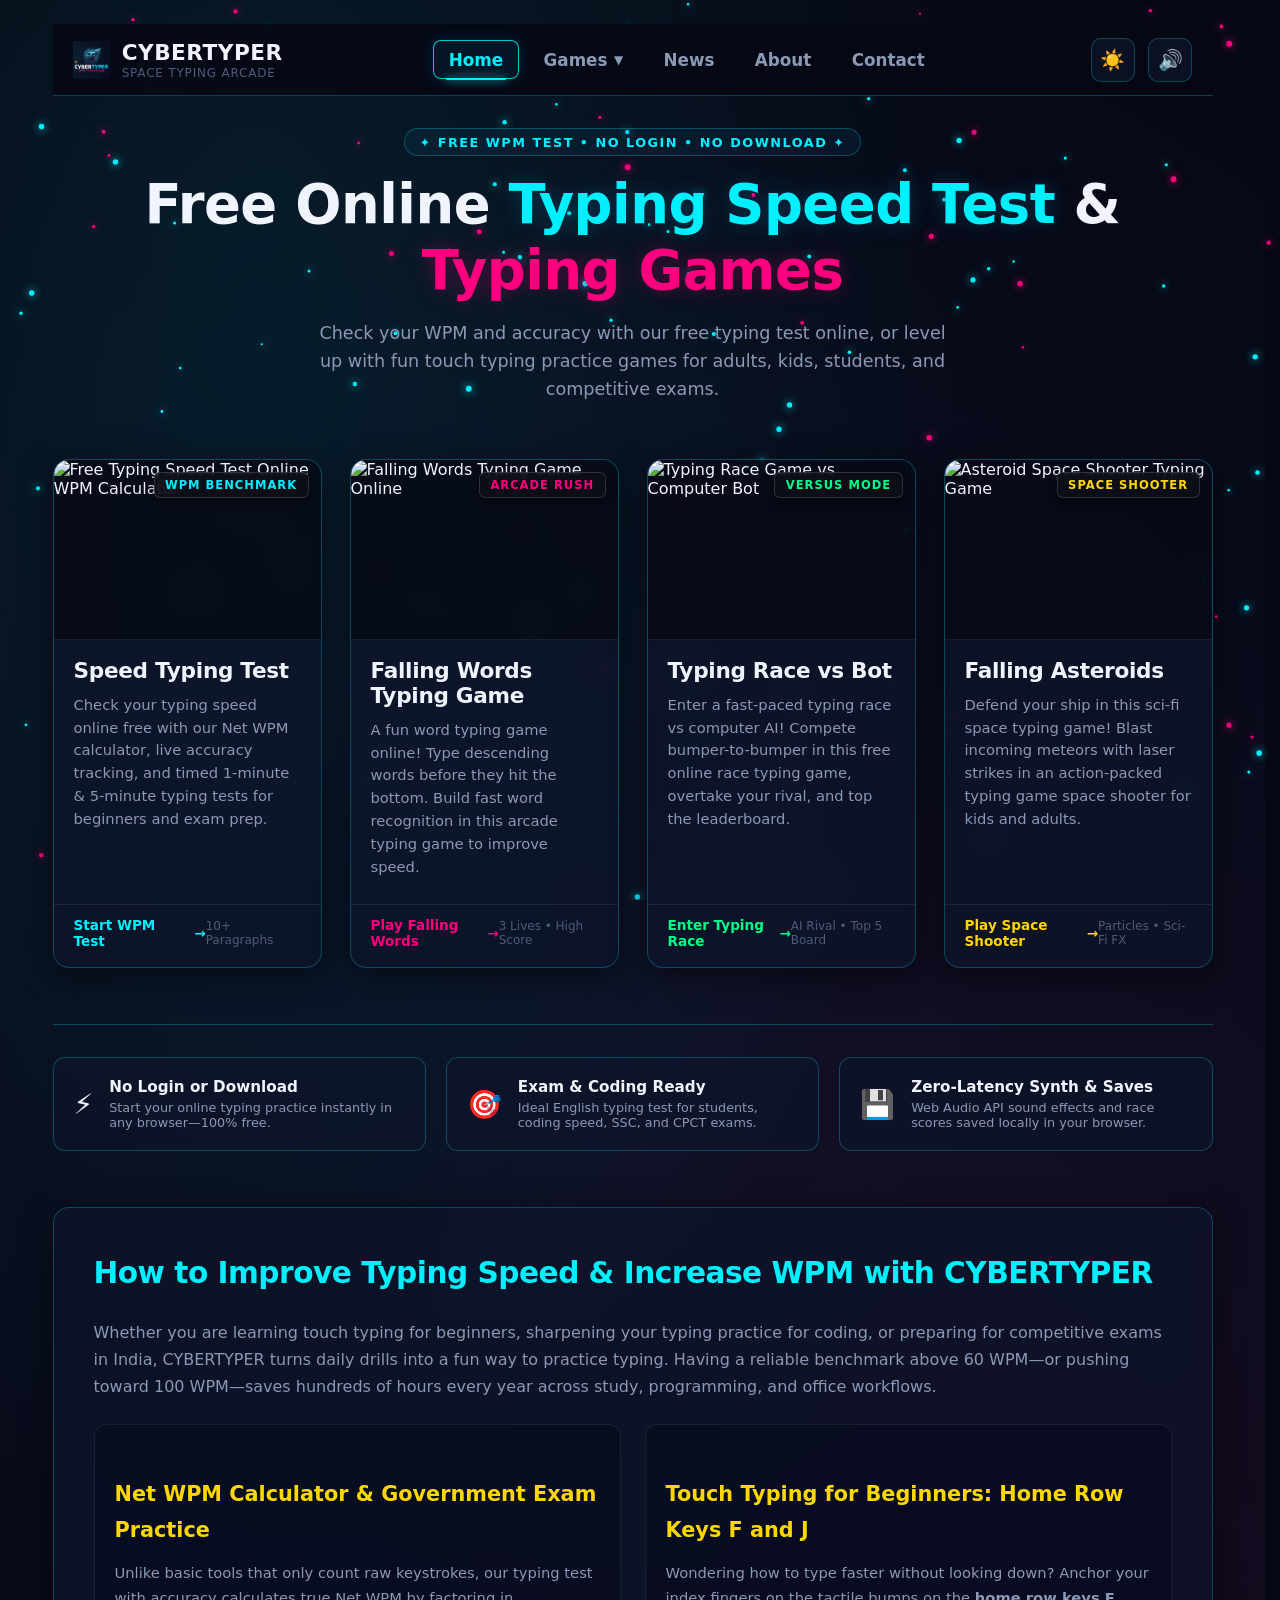
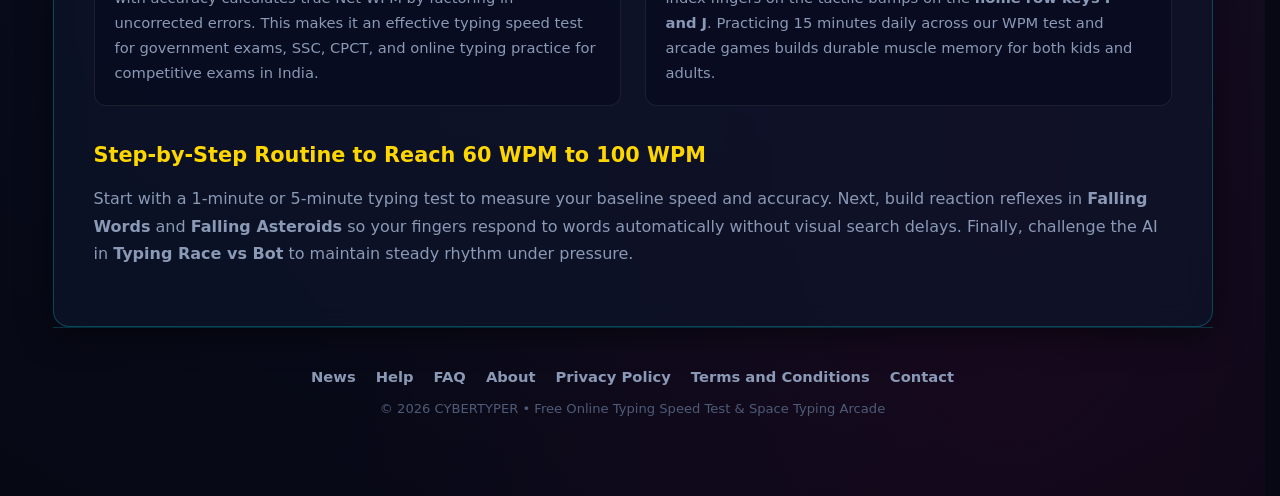
==== commit 6e2979ab: "Update title for better SEO and clarity" ====
--- a/index.html
+++ b/index.html
@@ -4,7 +4,7 @@
   <!-- Basic SEO -->
   <meta charset="UTF-8">
   <meta name="viewport" content="width=device-width, initial-scale=1.0">
-  <title>Free Typing Games | CYBERTYPER</title>
+  <title>Free Typing Speed Test & Typing Games Online (WPM) | CYBERTYPER</title>
   <meta name="description" content="Take a free typing speed test online (WPM) with accuracy or play free typing games without login. Ideal touch typing practice for students, coding, and SSC/CPCT exams.">
   <meta name="keywords" content="typing game, free typing games online, typing speed test, typing test online, typing practice, touch typing practice, WPM test, typing games for adults, typing games for kids, falling words typing game, typing race vs computer, asteroid typing game, how to type faster, how to improve typing speed, free typing game without login, typing test India, typing speed test for government exams, typing test for SSC CPCT, English typing test for students, cybertyper">
   <meta name="author" content="CYBERTYPER">
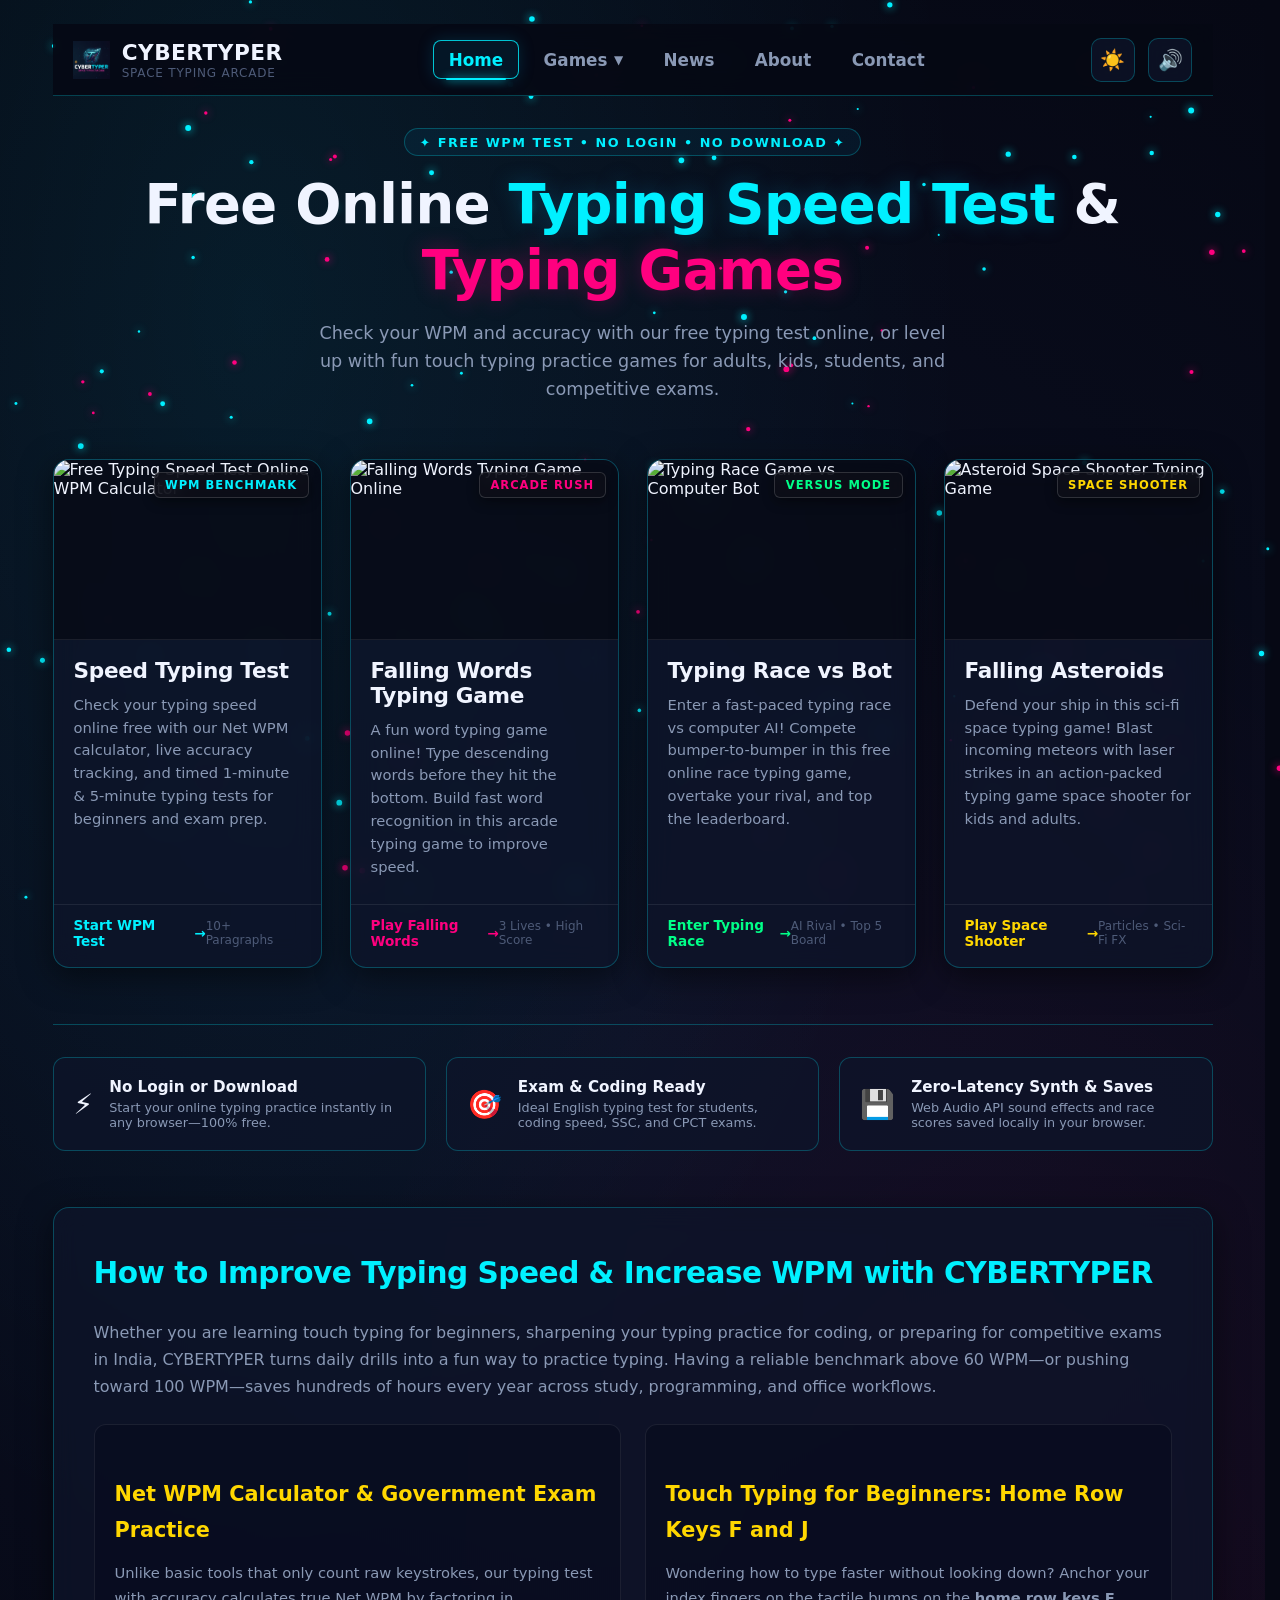
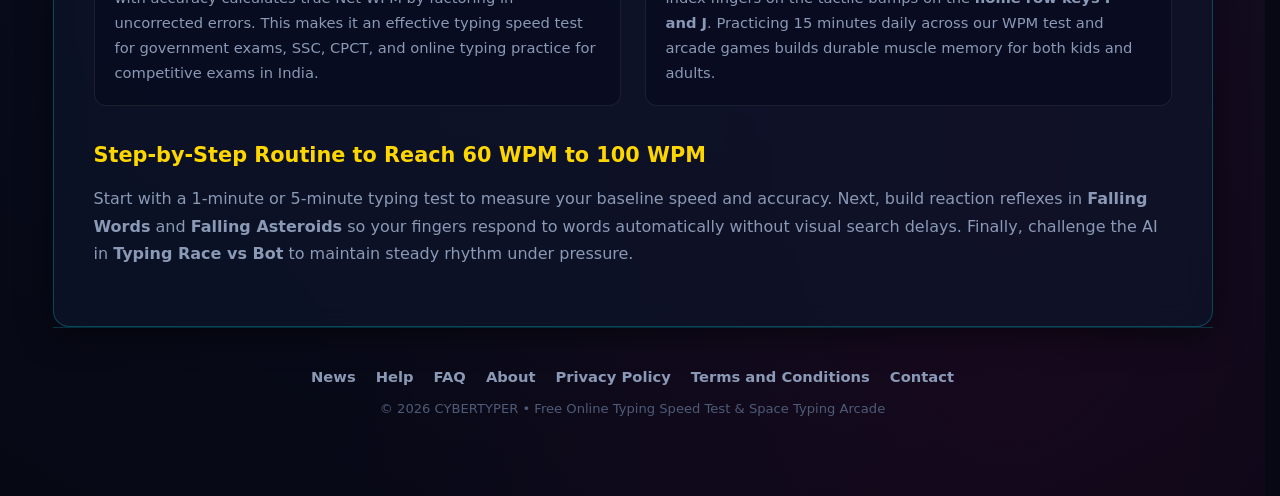
==== commit c8d71042: "Update title for better SEO focus on games" ====
--- a/index.html
+++ b/index.html
@@ -4,7 +4,7 @@
   <!-- Basic SEO -->
   <meta charset="UTF-8">
   <meta name="viewport" content="width=device-width, initial-scale=1.0">
-  <title>Free Typing Speed Test & Typing Games Online (WPM) | CYBERTYPER</title>
+  <title>Free Typing Games | CYBERTYPER</title>
   <meta name="description" content="Take a free typing speed test online (WPM) with accuracy or play free typing games without login. Ideal touch typing practice for students, coding, and SSC/CPCT exams.">
   <meta name="keywords" content="typing game, free typing games online, typing speed test, typing test online, typing practice, touch typing practice, WPM test, typing games for adults, typing games for kids, falling words typing game, typing race vs computer, asteroid typing game, how to type faster, how to improve typing speed, free typing game without login, typing test India, typing speed test for government exams, typing test for SSC CPCT, English typing test for students, cybertyper">
   <meta name="author" content="CYBERTYPER">
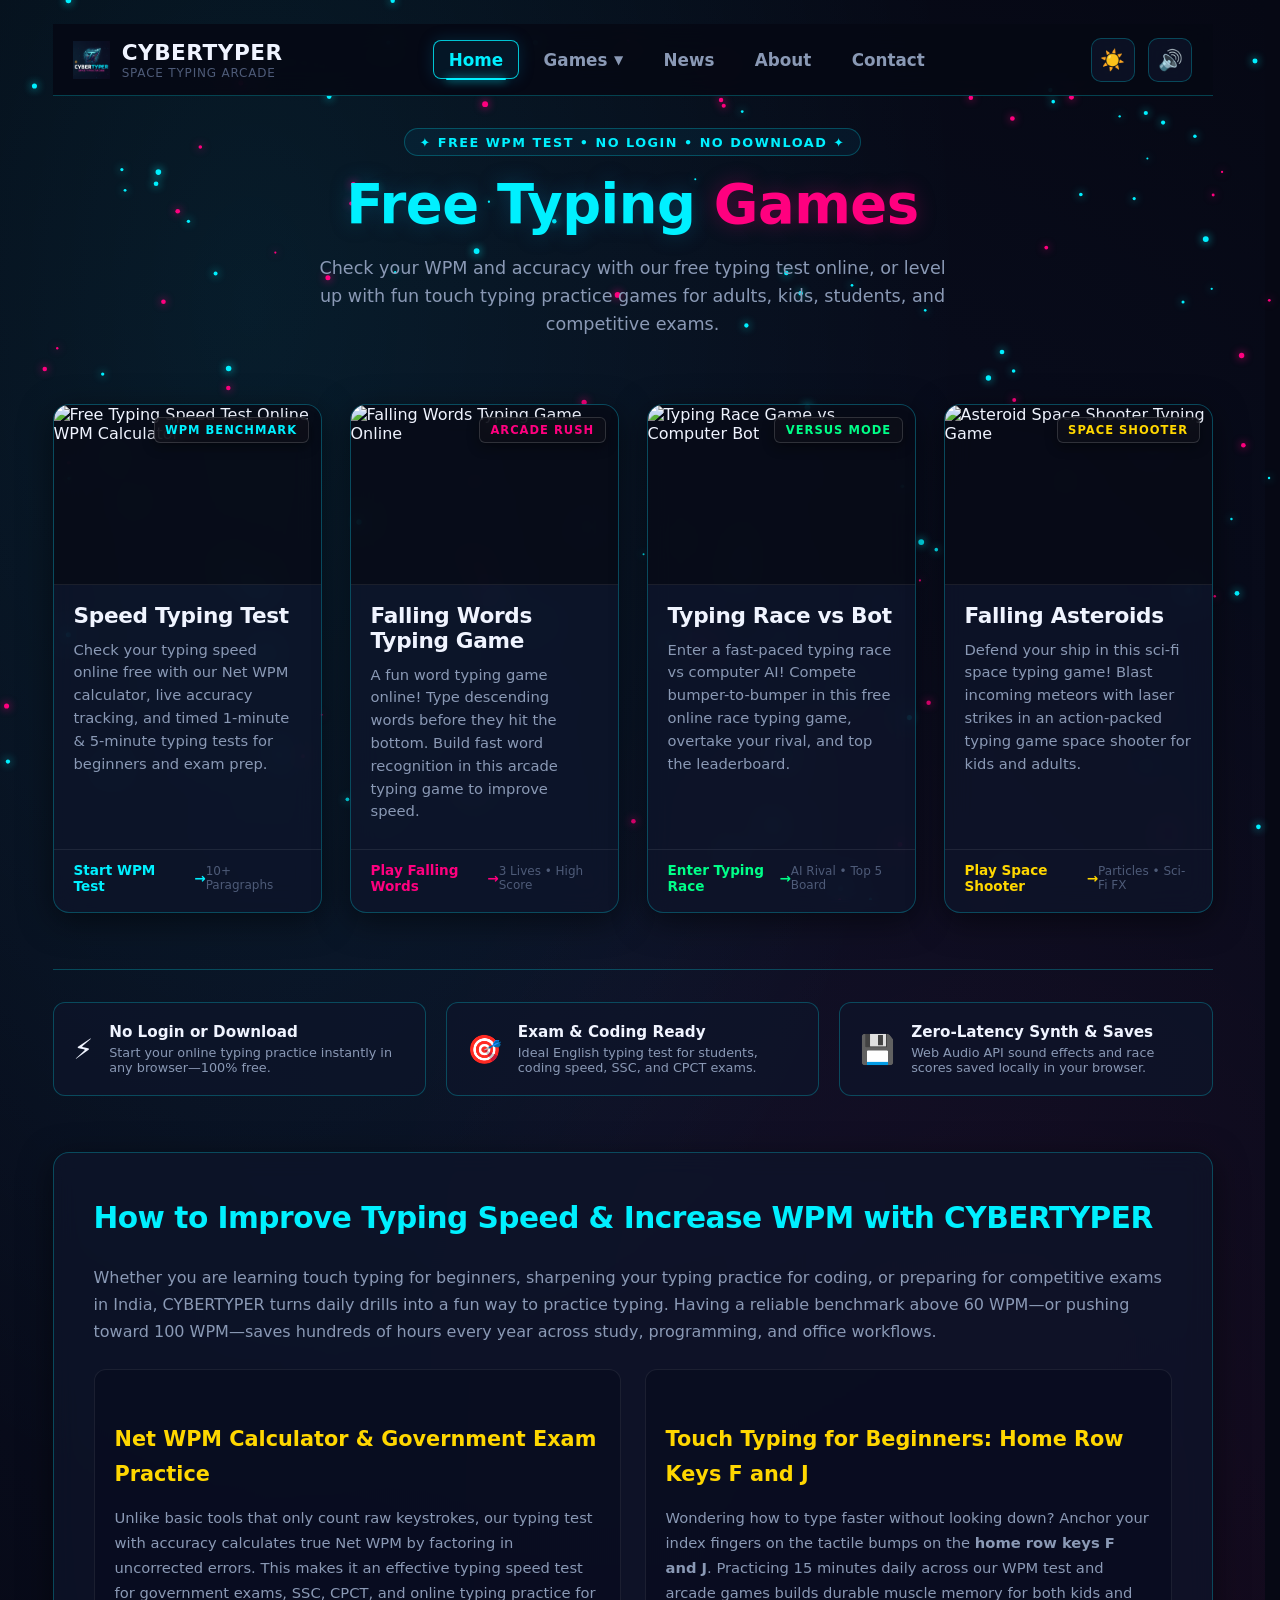
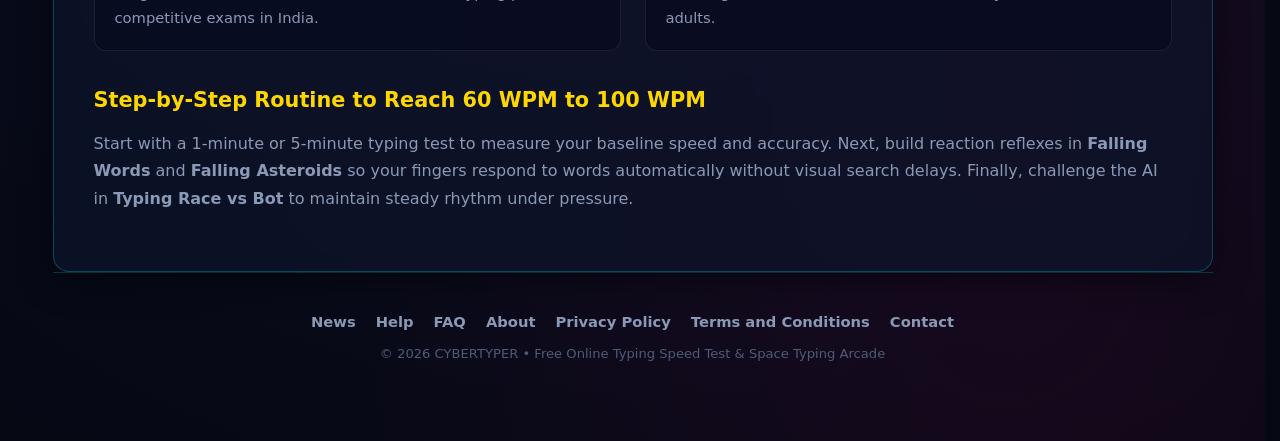
==== commit 001d5f99: "Update Open Graph and Twitter meta tags for titles" ====
--- a/index.html
+++ b/index.html
@@ -25,7 +25,7 @@
   <!-- Open Graph / Facebook / WhatsApp -->
   <meta property="og:type" content="website">
   <meta property="og:url" content="https://typigamx.in/">
-  <meta property="og:title" content="Free Typing Speed Test & Typing Games Online (WPM) | CYBERTYPER">
+  <meta property="og:title" content="Free Typing Games | CYBERTYPER">
   <meta property="og:description" content="Check your WPM and accuracy with our free online typing speed test and arcade typing games. No login or download required.">
   <meta property="og:image" content="https://typigamx.in/image/og-preview.png">
   <meta property="og:site_name" content="CYBERTYPER">
@@ -34,7 +34,7 @@
   <!-- Twitter Cards -->
   <meta name="twitter:card" content="summary_large_image">
   <meta name="twitter:url" content="https://typigamx.in/">
-  <meta name="twitter:title" content="Free Typing Speed Test & Typing Games Online (WPM) | CYBERTYPER">
+  <meta name="twitter:title" content="Free Typing Games | CYBERTYPER">
   <meta name="twitter:description" content="Check your WPM and accuracy with our free online typing speed test and arcade typing games. No login or download required.">
   <meta name="twitter:image" content="https://typigamx.in/image/og-preview.png">
 
@@ -222,7 +222,7 @@
     <section class="hero">
       <div class="hero-badge">✦ Free WPM Test • No Login • No Download ✦</div>
       <h1 class="hero-title">
-        Free Online <span class="glow-cyan">Typing Speed Test</span> & <span class="glow-pink">Typing Games</span>
+        <span class="glow-cyan">Free Typing</span> <span class="glow-pink">Games</span>
       </h1>
       <p class="hero-desc">
         Check your WPM and accuracy with our free typing test online, or level up with fun touch typing practice games for adults, kids, students, and competitive exams.
